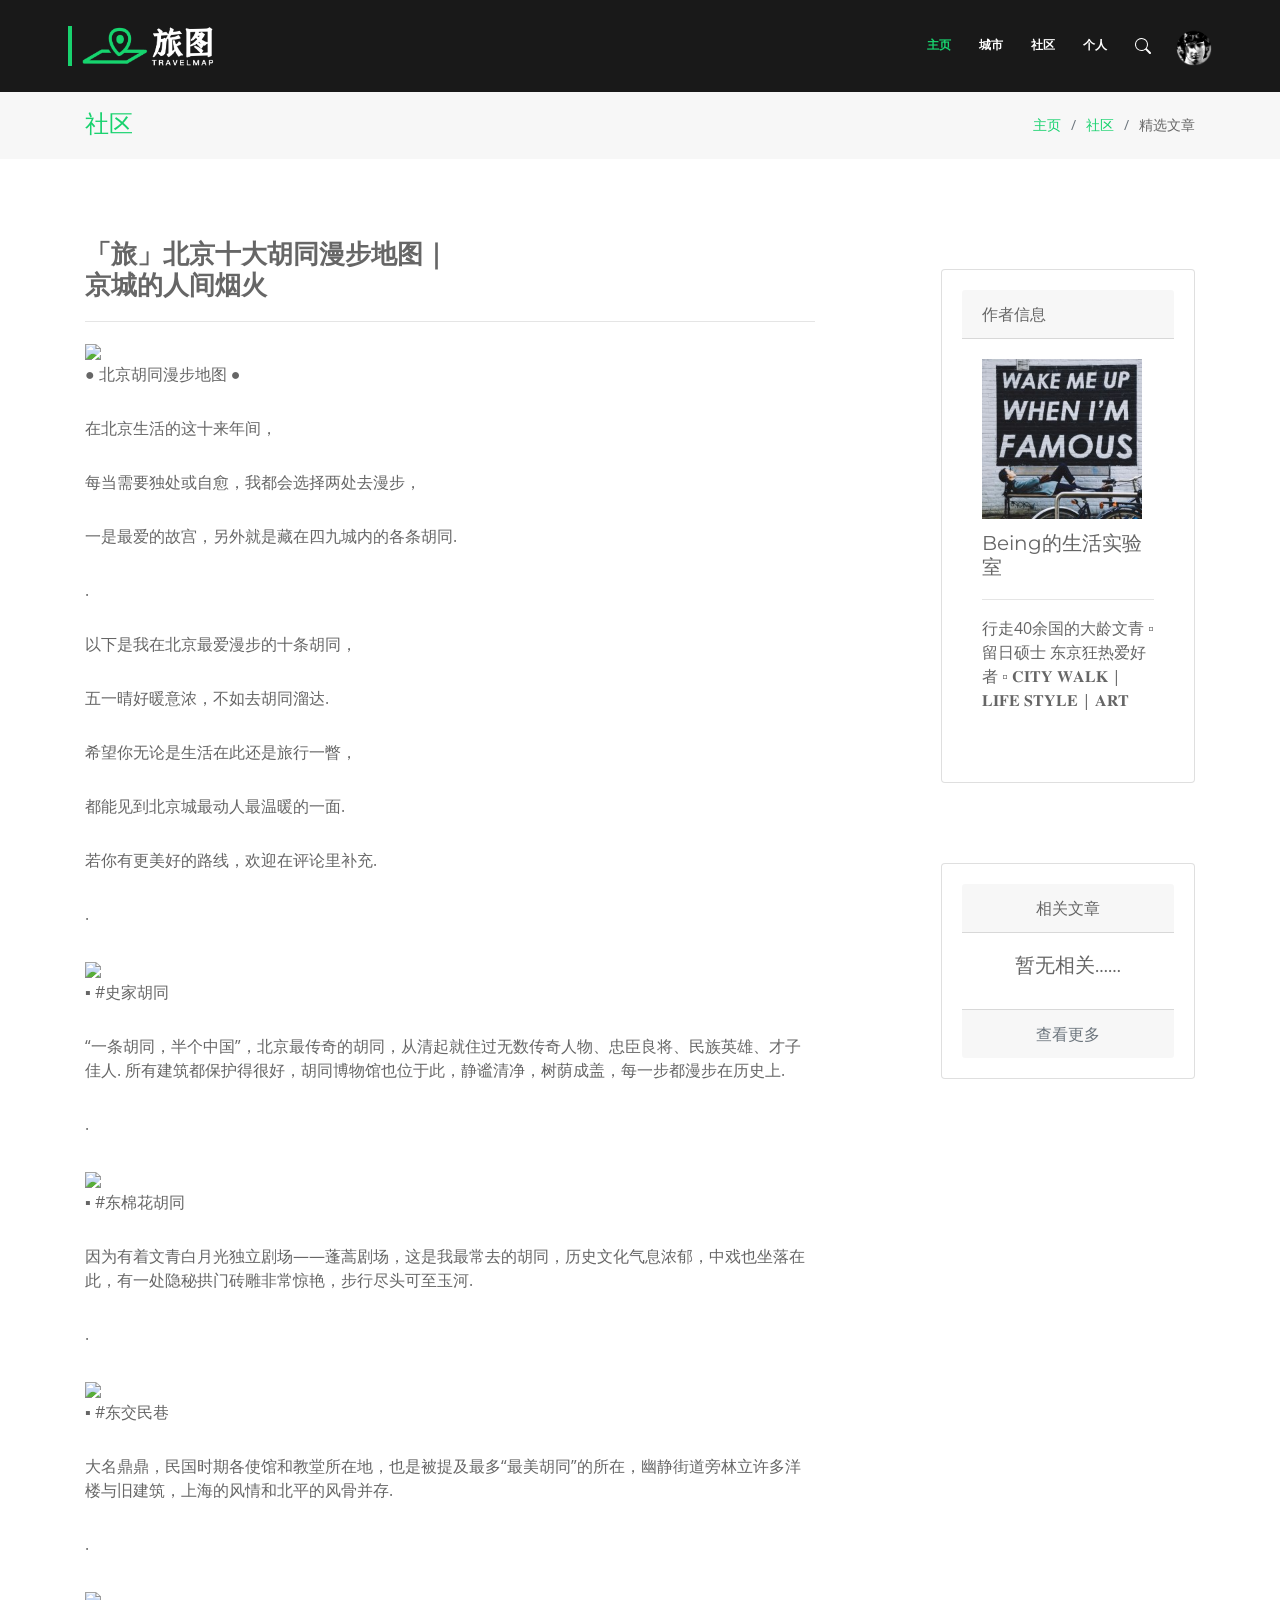
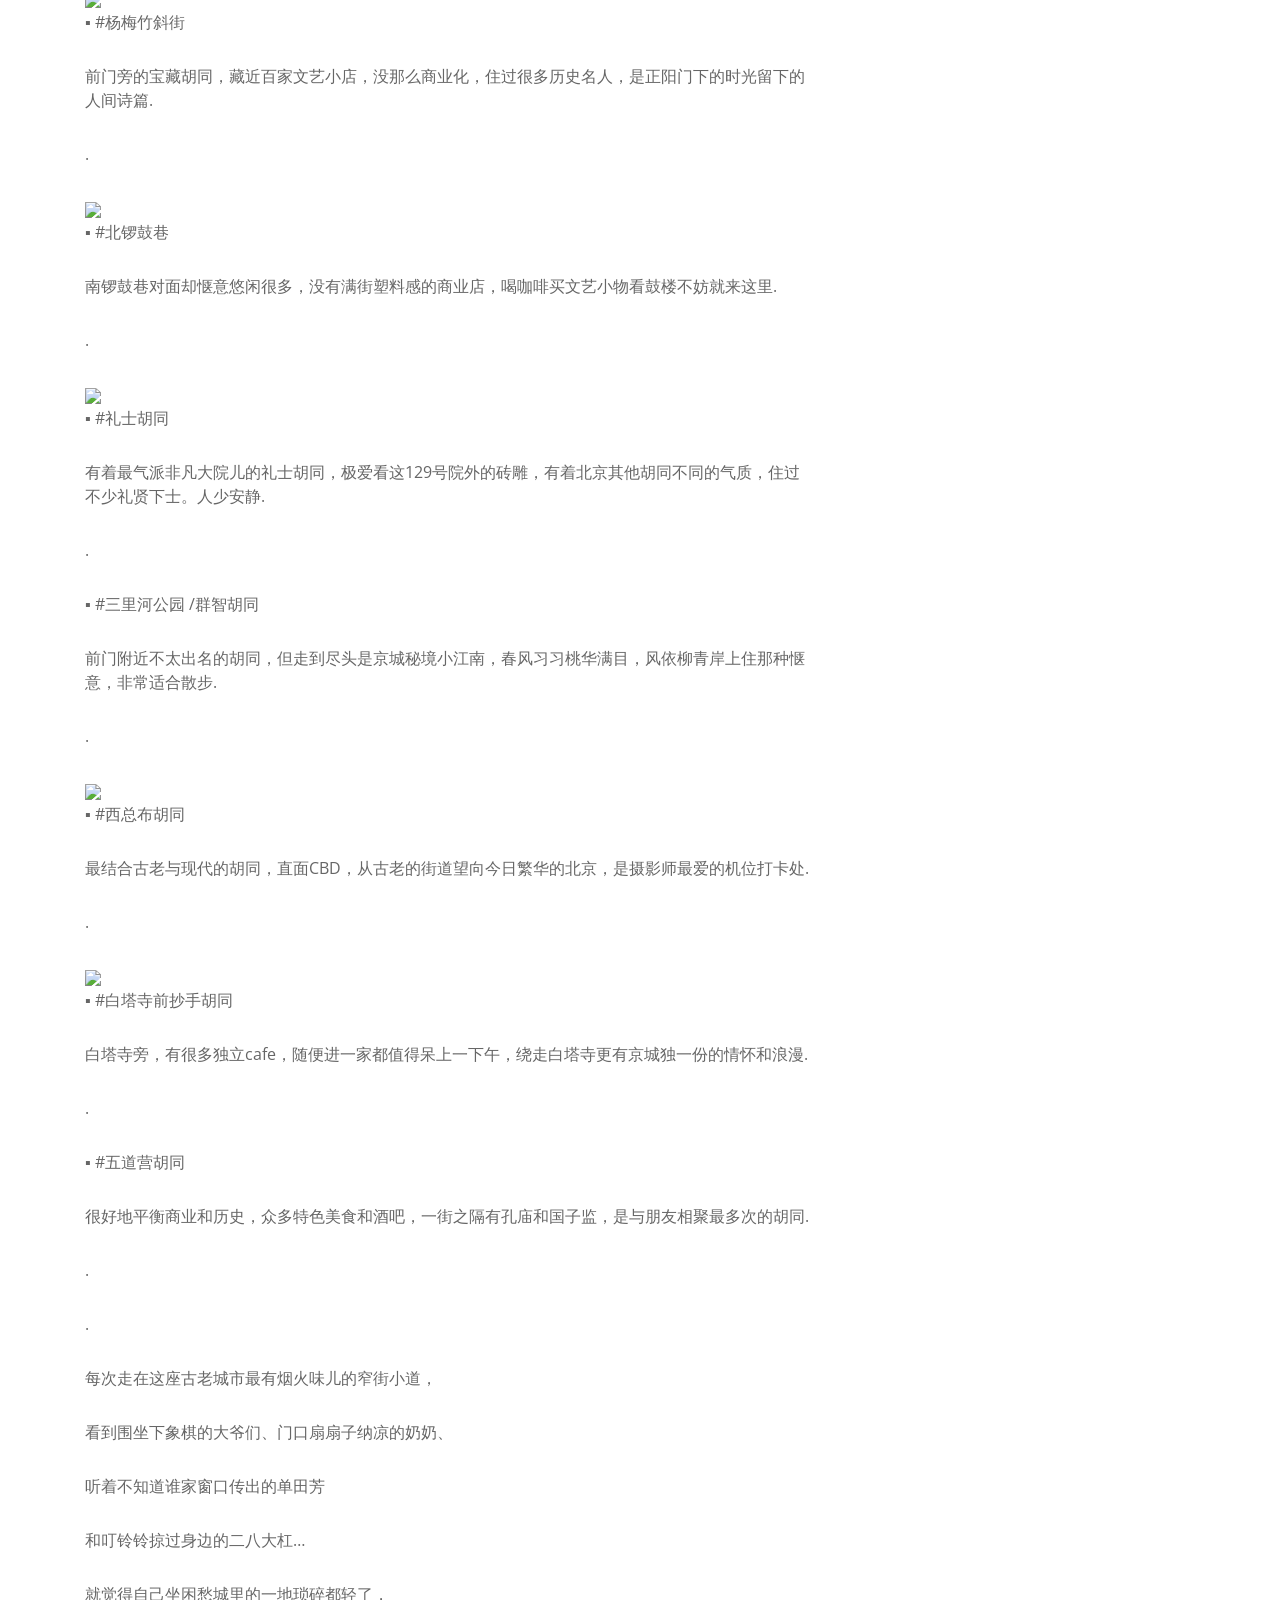
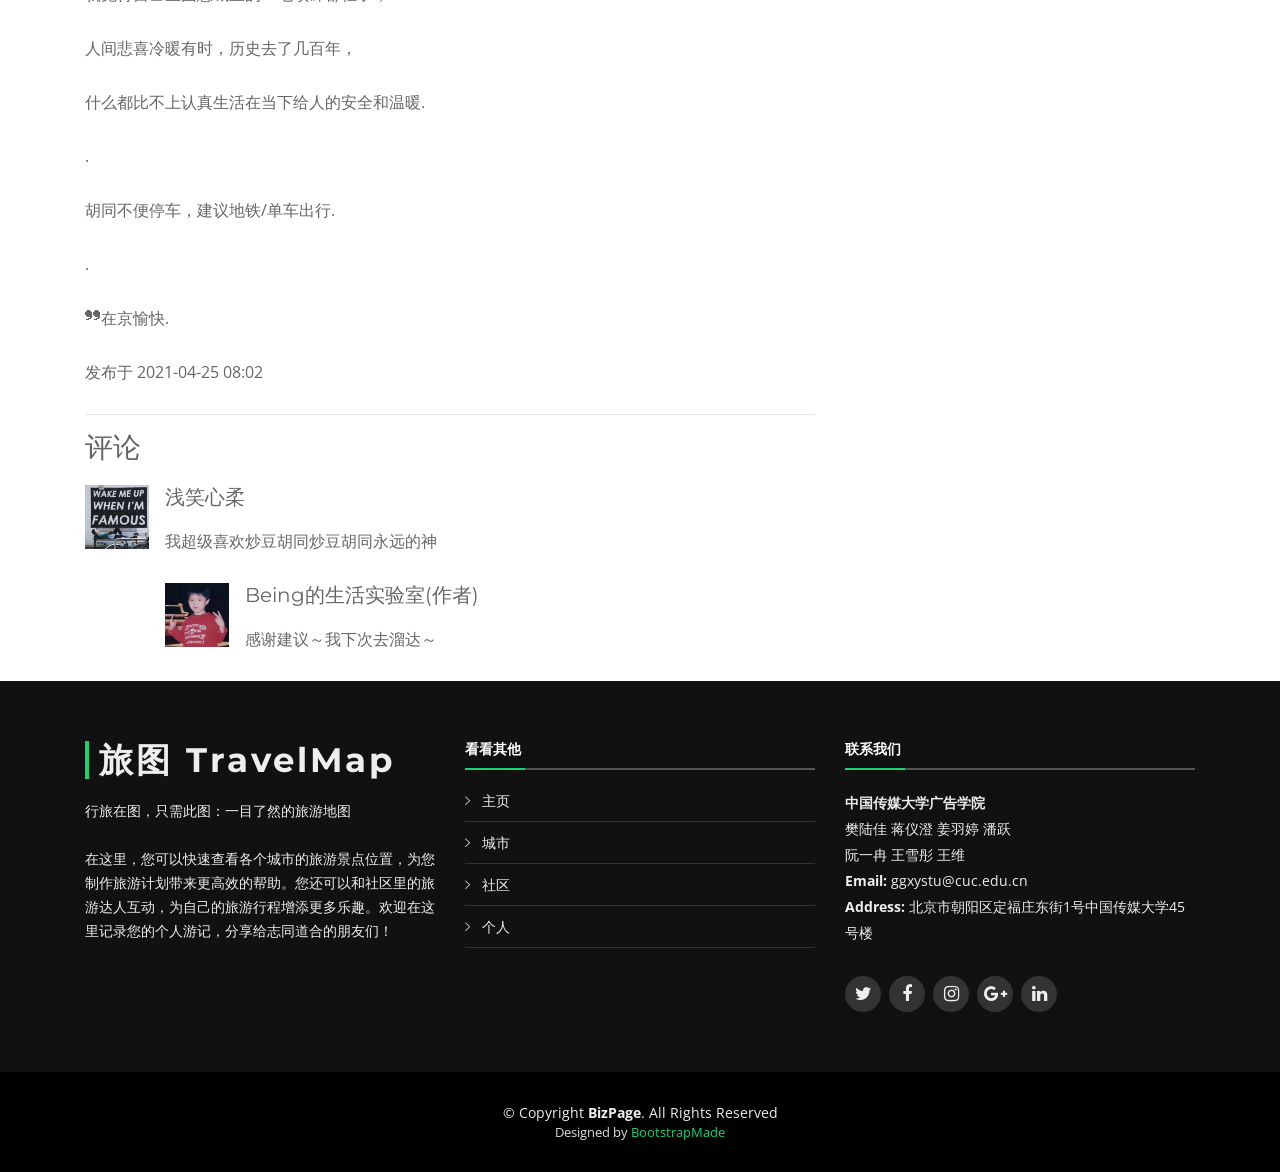
==== finale/index.html @ 81919c02 "finale" ====
<!DOCTYPE html>
<html lang="zh-CN">

<head>
  <meta charset="utf-8">
  <meta content="width=device-width, initial-scale=1.0" name="viewport">

  <title>旅图：一目了然的旅游地图</title>
  <meta content="" name="description">
  <meta content="" name="keywords">

  <!-- Favicons -->
  <link href="assets/img/logo 2.png" rel="icon">
  <link href="assets/img/logo 2.png" rel="apple-touch-icon">

  <!-- Google Fonts -->
  <link href="https://fonts.googleapis.com/css?family=Open+Sans:300,300i,400,400i,700,700i|Montserrat:300,400,500,700" rel="stylesheet">

  <!-- Bootstrap CSS -->
  <link rel="stylesheet" href="https://stackpath.bootstrapcdn.com/bootstrap/4.4.1/css/bootstrap.min.css" integrity="sha384-Vkoo8x4CGsO3+Hhxv8T/Q5PaXtkKtu6ug5TOeNV6gBiFeWPGFN9MuhOf23Q9Ifjh" crossorigin="anonymous">
  <script src="https://code.jquery.com/jquery-3.4.1.slim.min.js" integrity="sha384-J6qa4849blE2+poT4WnyKhv5vZF5SrPo0iEjwBvKU7imGFAV0wwj1yYfoRSJoZ+n" crossorigin="anonymous"></script>
  <script src="https://cdn.jsdelivr.net/npm/popper.js@1.16.0/dist/umd/popper.min.js" integrity="sha384-Q6E9RHvbIyZFJoft+2mJbHaEWldlvI9IOYy5n3zV9zzTtmI3UksdQRVvoxMfooAo" crossorigin="anonymous"></script>
  <script src="https://stackpath.bootstrapcdn.com/bootstrap/4.4.1/js/bootstrap.min.js" integrity="sha384-wfSDF2E50Y2D1uUdj0O3uMBJnjuUD4Ih7YwaYd1iqfktj0Uod8GCExl3Og8ifwB6" crossorigin="anonymous"></script>
  <link href="style.css" rel="stylesheet">

  <!-- Vendor CSS Files -->
  <link href="assets/vendor/bootstrap/css/bootstrap.min.css" rel="stylesheet">
  <link href="assets/vendor/icofont/icofont.min.css" rel="stylesheet">
  <link href="assets/vendor/font-awesome/css/font-awesome.min.css" rel="stylesheet">
  <link href="assets/vendor/ionicons/css/ionicons.min.css" rel="stylesheet">
  <link href="assets/vendor/animate.css/animate.min.css" rel="stylesheet">
  <link href="assets/vendor/venobox/venobox.css" rel="stylesheet">
  <link href="assets/vendor/owl.carousel/assets/owl.carousel.min.css" rel="stylesheet">
  <link href="assets/vendor/aos/aos.css" rel="stylesheet">

  <!-- Template Main CSS File -->
  <link href="assets/css/style.css" rel="stylesheet">

  <!-- =======================================================
  * Template Name: BizPage - v3.2.1
  * Template URL: https://bootstrapmade.com/bizpage-bootstrap-business-template/
  * Author: BootstrapMade.com
  * License: https://bootstrapmade.com/license/
  ======================================================== -->
</head>

<body>

  <!-- ======= Header ======= -->
  <header id="header" class="fixed-top">
    <div class="container-fluid">

      <div class="row justify-content-center">
        <div class="col-xl-11 d-flex align-items-center">
        <!--  <h1 class="logo mr-auto"><a href="index.html">旅图</a></h1> -->
          <!-- Uncomment below if you prefer to use an image logo -->
          <a class="logo mr-auto" href="index.html"><img src="assets/img/logo.png" height="40"alt="" ></a>
          <nav class="nav-menu d-none d-lg-block">
            <ul>
              <li class="active"><a href="index.html">主页</a></li>
              <li><a href="#">城市</a></li>
              <li><a href="#">社区</a></li>
              <li><a href="#">个人</a></li>
              <li><a href="#"><svg xmlns="http://www.w3.org/2000/svg" width="16" height="16" fill="currentColor" class="bi bi-search" viewBox="0 0 16 16" color="white">
                <path d="M11.742 10.344a6.5 6.5 0 1 0-1.397 1.398h-.001c.03.04.062.078.098.115l3.85 3.85a1 1 0 0 0 1.415-1.414l-3.85-3.85a1.007 1.007 0 0 0-.115-.1zM12 6.5a5.5 5.5 0 1 1-11 0 5.5 5.5 0 0 1 11 0z"/>
                </svg></li>
              <li><img src="assets/img/tx2.png" alt="" height="40"></li>
            </ul>
          </nav><!-- .nav-menu -->
        </div>
      </div>

    </div>
  </header><!-- End Header -->
  <main id="main">

    <!-- ======= Breadcrumbs Section ======= -->
    <section class="breadcrumbs">
      <div class="container">

        <div class="d-flex justify-content-between align-items-center">
          <h2>社区</h2>
          <ol>
            <li><a href="index.html">主页</a></li>
            <li><a href="portfolio.html">社区</a></li>
            <li>精选文章</li>
          </ol>
        </div>

      </div>
    </section><!-- Breadcrumbs Section -->

    <!-- ======= Portfolio Details Section ======= -->
    <section class="portfolio-details">
      <div class="container">
        <div class="row">
        <div class="col-xl-8 col-sm-12">
        <div class="portfolio-description">
          <h2>「旅」北京十大胡同漫步地图｜京城的人间烟火</h2>
          <hr>
          <img src="assets/img/articlepics/hutongmap.png">

          <p>● 北京胡同漫步地图 ●</p>

          <p>在北京生活的这十来年间，</p>

          <p>每当需要独处或自愈，我都会选择两处去漫步，</p>

          <p>一是最爱的故宫，另外就是藏在四九城内的各条胡同.</p>

          <p>.</p>

          <p>以下是我在北京最爱漫步的十条胡同，</p>

          <p>五一晴好暖意浓，不如去胡同溜达.</p>

          <p>希望你无论是生活在此还是旅行一瞥，</p>

          <p>都能见到北京城最动人最温暖的一面.</p>

          <p>若你有更美好的路线，欢迎在评论里补充.</p>

          <p>.</p>

          <img src="assets/img/articlepics/shijia.png">

          <p>▪️ #史家胡同</p>

          <p>“一条胡同，半个中国”，北京最传奇的胡同，从清起就住过无数传奇人物、忠臣良将、民族英雄、才子佳人. 所有建筑都保护得很好，胡同博物馆也位于此，静谧清净，树荫成盖，每一步都漫步在历史上.</p>

          <p>.</p>

          <img src="assets/img/articlepics/dongmianhua.png">

          <p>▪️ #东棉花胡同</p>

          <p>因为有着文青白月光独立剧场——蓬蒿剧场，这是我最常去的胡同，历史文化气息浓郁，中戏也坐落在此，有一处隐秘拱门砖雕非常惊艳，步行尽头可至玉河.</p>

          <p>.</p>

          <img src="assets/img/articlepics/dongjiaominxiang.png">

          <p>▪️ #东交民巷</p>

          <p>大名鼎鼎，民国时期各使馆和教堂所在地，也是被提及最多“最美胡同”的所在，幽静街道旁林立许多洋楼与旧建筑，上海的风情和北平的风骨并存.</p>

          <p>.</p>

          <img src="assets/img/articlepics/yangmeizhuxiejie.png">

          <p>▪️ #杨梅竹斜街</p>

          <p>前门旁的宝藏胡同，藏近百家文艺小店，没那么商业化，住过很多历史名人，是正阳门下的时光留下的人间诗篇.</p>

          <p>.</p>

          <img src="assets/img/articlepics/beiluoguxiang.png">

          <p>▪️ #北锣鼓巷</p>

          <p>南锣鼓巷对面却惬意悠闲很多，没有满街塑料感的商业店，喝咖啡买文艺小物看鼓楼不妨就来这里.</p>

          <p>.</p>

          <img src="assets/img/articlepics/lishi.png">

          <p>▪️ #礼士胡同</p>

          <p>有着最气派非凡大院儿的礼士胡同，极爱看这129号院外的砖雕，有着北京其他胡同不同的气质，住过不少礼贤下士。人少安静.</p>

          <p>.</p>

          <p>▪️ #三里河公园 /群智胡同</p>

          <p>前门附近不太出名的胡同，但走到尽头是京城秘境小江南，春风习习桃华满目，风依柳青岸上住那种惬意，非常适合散步.</p>

          <p>.</p>

          <img src="assets/img/articlepics/xizongbu.png">

          <p>▪️ #西总布胡同</p>

          <p>最结合古老与现代的胡同，直面CBD，从古老的街道望向今日繁华的北京，是摄影师最爱的机位打卡处.</p>

          <p>.</p>

          <img src="assets/img/articlepics/chaoshou.png">

          <p>▪️ #白塔寺前抄手胡同</p>

          <p>白塔寺旁，有很多独立cafe，随便进一家都值得呆上一下午，绕走白塔寺更有京城独一份的情怀和浪漫.</p>

          <p>.</p>

          <p>▪️ #五道营胡同</p>

          <p>很好地平衡商业和历史，众多特色美食和酒吧，一街之隔有孔庙和国子监，是与朋友相聚最多次的胡同.</p>

          <p>.</p>

          <p>.</p>

          <p>每次走在这座古老城市最有烟火味儿的窄街小道，</p>

          <p>看到围坐下象棋的大爷们、门口扇扇子纳凉的奶奶、</p>

          <p>听着不知道谁家窗口传出的单田芳</p>

          <p>和叮铃铃掠过身边的二八大杠…</p>

          <p>就觉得自己坐困愁城里的一地琐碎都轻了，</p>

          <p>人间悲喜冷暖有时，历史去了几百年，</p>

          <p>什么都比不上认真生活在当下给人的安全和温暖.</p>

          <p>.</p>

          <p>胡同不便停车，建议地铁/单车出行.</p>

          <p>.</p>

          <p>❞在京愉快.</p>

          <p class="secondary">发布于 2021-04-25 08:02          </p>
        </div><!-- 文章内容 --->
        <hr>
        <h3 class="comments">评论</h3>
        <div class="media">
          <img src="assets/img/articlepics/author1.jpg" class="mr-3" alt="...">
          <div class="media-body">
            <h5 class="mt-0">浅笑心柔</h5>
            <p>我超级喜欢炒豆胡同炒豆胡同永远的神</p>

            <div class="media mt-3">
              <a class="mr-3" href="#">
                <img src="assets/img/articlepics/commenter1.jpg" alt="...">
              </a>
              <div class="media-body">
                <h5 class="mt-0">Being的生活实验室(作者)</h5>
                <p>感谢建议～我下次去溜达～</p>
              </div>
            </div>
          </div>
        </div>
      </div>
      <div class="col-xl-4 col-sm-12">
        <div class="card">
          <div class="card-header">作者信息</div>
          <div class="card-body">
            <h5 href="#" class="card-title"><img src="assets/img/articlepics/author1.jpg"></h5>
            <h5 class="card-text" >Being的生活实验室</h5>
              <hr>
            <p>行走40余国的大龄文青 ▫️ 留日硕士 东京狂热爱好者 ▫️ 𝐂𝐈𝐓𝐘 𝐖𝐀𝐋𝐊 | 𝐋𝐈𝐅𝐄 𝐒𝐓𝐘𝐋𝐄 | 𝐀𝐑𝐓</p>
          </div>
        </div>
        <div class="card text-center">
          <div class="card-header">相关文章</div>
          <div class="card-body">
            <h5 class="card-title">暂无相关……</h5>
          </div>
          <div class="card-footer text-muted">查看更多</div>
        </div>
      </div>
      </div>
    </div>
    </section><!-- End Portfolio Details Section -->

  </main><!-- End #main -->

  <!-- ======= Footer ======= -->
  <footer id="footer">
    <div class="footer-top">
      <div class="container">
        <div class="row">

          <div class="col-lg-4 col-md-12 footer-info">
            <h3>旅图 TravelMap</h3>
            <p>行旅在图，只需此图：一目了然的旅游地图<br><br>
              在这里，您可以快速查看各个城市的旅游景点位置，为您制作旅游计划带来更高效的帮助。您还可以和社区里的旅游达人互动，为自己的旅游行程增添更多乐趣。欢迎在这里记录您的个人游记，分享给志同道合的朋友们！
            </p>
          </div>

          <div class="col-lg-4 col-md-12 footer-links">
            <h4>看看其他</h4>
            <ul>
              <li><i class="ion-ios-arrow-right"></i> <a href="#">主页</a></li>
              <li><i class="ion-ios-arrow-right"></i> <a href="#">城市</a></li>
              <li><i class="ion-ios-arrow-right"></i> <a href="#">社区</a></li>
              <li><i class="ion-ios-arrow-right"></i> <a href="#">个人</a></li>
            </ul>
          </div>

          <div class="col-lg-4 col-md-12 footer-contact">
            <h4>联系我们</h4>
            <p>
              <strong>中国传媒大学广告学院</strong> <br>
               樊陆佳  蒋仪澄  姜羽婷  潘跃<br>
               阮一冉  王雪彤  王维<br>
              <strong>Email:</strong> ggxystu@cuc.edu.cn<br>
              <strong>Address:</strong> 北京市朝阳区定福庄东街1号中国传媒大学45号楼<br>
            </p>

            <div class="social-links">
              <a href="#" class="twitter"><i class="fa fa-twitter"></i></a>
              <a href="#" class="facebook"><i class="fa fa-facebook"></i></a>
              <a href="#" class="instagram"><i class="fa fa-instagram"></i></a>
              <a href="#" class="google-plus"><i class="fa fa-google-plus"></i></a>
              <a href="#" class="linkedin"><i class="fa fa-linkedin"></i></a>
            </div>

          </div>

        </div>
      </div>
    </div>

    <div class="container">
      <div class="copyright">
        &copy; Copyright <strong>BizPage</strong>. All Rights Reserved
      </div>
      <div class="credits">
        <!--
        All the links in the footer should remain intact.
        You can delete the links only if you purchased the pro version.
        Licensing information: https://bootstrapmade.com/license/
        Purchase the pro version with working PHP/AJAX contact form: https://bootstrapmade.com/buy/?theme=BizPage
      -->
        Designed by <a href="https://bootstrapmade.com/">BootstrapMade</a>
      </div>
    </div>
  </footer><!-- End Footer -->

  <a href="#" class="back-to-top"><i class="fa fa-chevron-up"></i></a>
  <!-- Uncomment below i you want to use a preloader -->
  <!-- <div id="preloader"></div> -->

  <!-- Vendor JS Files -->
  <script src="assets/vendor/jquery/jquery.min.js"></script>
  <script src="assets/vendor/bootstrap/js/bootstrap.bundle.min.js"></script>
  <script src="assets/vendor/jquery.easing/jquery.easing.min.js"></script>
  <script src="assets/vendor/php-email-form/validate.js"></script>
  <script src="assets/vendor/waypoints/jquery.waypoints.min.js"></script>
  <script src="assets/vendor/counterup/counterup.min.js"></script>
  <script src="assets/vendor/isotope-layout/isotope.pkgd.min.js"></script>
  <script src="assets/vendor/venobox/venobox.min.js"></script>
  <script src="assets/vendor/owl.carousel/owl.carousel.min.js"></script>
  <script src="assets/vendor/aos/aos.js"></script>

  <!-- Template Main JS File -->
  <script src="assets/js/main.js"></script>

</body>

</html>
---- finale/assets/css/style.css ----
/**
* Template Name: BizPage - v3.2.1
* Template URL: https://bootstrapmade.com/bizpage-bootstrap-business-template/
* Author: BootstrapMade.com
* License: https://bootstrapmade.com/license/
*/

/*--------------------------------------------------------------
# General
--------------------------------------------------------------*/
body {
  background: #fff;
  color: #666666;
  font-family: "Open Sans", sans-serif;
}

a {
  color: #18d26e;
  transition: 0.5s;
}

a:hover, a:active, a:focus {
  color: #18d36e;
  outline: none;
  text-decoration: none;
}

p {
  padding: 0;
  margin: 0 0 30px 0;
}

h1, h2, h3, h4, h5, h6 {
  font-family: "Montserrat", sans-serif;
  font-weight: 400;
  margin: 0 0 20px 0;
  padding: 0;
}

/* Back to top button */
.back-to-top {
  position: fixed;
  display: none;
  background: #18d26e;
  color: #fff;
  width: 44px;
  height: 44px;
  text-align: center;
  line-height: 1;
  font-size: 16px;
  border-radius: 50%;
  right: 15px;
  bottom: 15px;
  transition: background 0.5s;
  z-index: 11;
}

.back-to-top i {
  padding-top: 12px;
  color: #fff;
}

@media (max-width: 768px) {
  .back-to-top {
    bottom: 15px;
  }
}

/* Prelaoder */
#preloader {
  position: fixed;
  top: 0;
  left: 0;
  right: 0;
  bottom: 0;
  z-index: 9999;
  overflow: hidden;
  background: #fff;
}

#preloader:before {
  content: "";
  position: fixed;
  top: calc(50% - 30px);
  left: calc(50% - 30px);
  border: 6px solid #f2f2f2;
  border-top: 6px solid #18d26e;
  border-radius: 50%;
  width: 60px;
  height: 60px;
  -webkit-animation: animate-preloader 1s linear infinite;
  animation: animate-preloader 1s linear infinite;
}

@-webkit-keyframes animate-preloader {
  0% {
    transform: rotate(0deg);
  }
  100% {
    transform: rotate(360deg);
  }
}

@keyframes animate-preloader {
  0% {
    transform: rotate(0deg);
  }
  100% {
    transform: rotate(360deg);
  }
}

/*--------------------------------------------------------------
# Header
--------------------------------------------------------------*/
#header {
  transition: all 0.5s;
  z-index: 997;
  padding: 26px 0;
  background: rgba(0, 0, 0, 0.9);
}

#header.header-transparent {
  background: transparent;
}

#header.header-scrolled {
  background: rgba(0, 0, 0, 0.9);
  padding: 18px 0;
}

#header .logo {
  font-size: 34px;
  margin: 0;
  padding: 0;
  line-height: 1;
  font-family: "Montserrat", sans-serif;
  font-weight: 700;
  letter-spacing: 3px;
  padding-left: 10px;
  border-left: 4px solid #18d26e;
}

#header .logo a {
  color: #fff;
}

#header .logo img {
  max-height: 40px;
}

@media (max-width: 992px) {
  #header .logo {
    font-size: 28px;
  }
}

/*--------------------------------------------------------------
# Navigation Menu
--------------------------------------------------------------*/
/* Desktop Navigation */
.nav-menu ul {
  margin: 0;
  padding: 0;
  list-style: none;
}

.nav-menu > ul {
  display: flex;
}

.nav-menu > ul > li {
  position: relative;
  white-space: nowrap;
  padding: 10px 0 10px 28px;
}

.nav-menu a {
  display: block;
  position: relative;
  color: #fff;
  transition: 0.3s;
  font-size: 12px;
  font-family: "Montserrat", sans-serif;
  text-transform: uppercase;
  font-weight: 600;
}

.nav-menu a:hover, .nav-menu .active > a, .nav-menu li:hover > a {
  color: #18d26e;
}

@media (max-width: 1366px) {
  .nav-menu .drop-down .drop-down ul {
    left: -90%;
  }
  .nav-menu .drop-down .drop-down:hover > ul {
    left: -100%;
  }
  .nav-menu .drop-down .drop-down > a:after {
    content: "\ea9d";
  }
}

/* Mobile Navigation */
.mobile-nav-toggle {
  position: fixed;
  right: 15px;
  top: 15px;
  z-index: 9998;
  border: 0;
  background: none;
  font-size: 24px;
  transition: all 0.4s;
  outline: none !important;
  line-height: 1;
  cursor: pointer;
  text-align: right;
}

.mobile-nav-toggle i {
  color: #fff;
}

.mobile-nav {
  position: fixed;
  top: 55px;
  right: 15px;
  bottom: 15px;
  left: 15px;
  z-index: 9999;
  overflow-y: auto;
  background: #fff;
  transition: ease-in-out 0.2s;
  opacity: 0;
  visibility: hidden;
  border-radius: 10px;
  padding: 10px 0;
}

.mobile-nav * {
  margin: 0;
  padding: 0;
  list-style: none;
}

.mobile-nav a {
  display: block;
  position: relative;
  color: #333333;
  padding: 10px 20px;
  font-weight: 500;
  outline: none;
}

.mobile-nav a:hover, .mobile-nav .active > a, .mobile-nav li:hover > a {
  color: #18d26e;
  text-decoration: none;
}

.mobile-nav .drop-down > a:after {
  content: "\ea99";
  font-family: IcoFont;
  padding-left: 10px;
  position: absolute;
  right: 15px;
}

.mobile-nav .active.drop-down > a:after {
  content: "\eaa1";
}

.mobile-nav .drop-down > a {
  padding-right: 35px;
}

.mobile-nav .drop-down ul {
  display: none;
  overflow: hidden;
}

.mobile-nav .drop-down li {
  padding-left: 20px;
}

.mobile-nav-overly {
  width: 100%;
  height: 100%;
  z-index: 9997;
  top: 0;
  left: 0;
  position: fixed;
  background: rgba(26, 26, 26, 0.6);
  overflow: hidden;
  display: none;
  transition: ease-in-out 0.2s;
}

.mobile-nav-active {
  overflow: hidden;
}

.mobile-nav-active .mobile-nav {
  opacity: 1;
  visibility: visible;
}

.mobile-nav-active .mobile-nav-toggle i {
  color: #fff;
}

/*--------------------------------------------------------------
# Intro Section
--------------------------------------------------------------*/
#intro {
  width: 100%;
  height: 100vh;
  background: #000;
  overflow: hidden;
  position: relative;
}

@media (max-height: 500px) {
  #intro {
    height: 150vh;
  }
}

#intro .carousel, #intro .carousel-inner, #intro .carousel-item, #intro .carousel-item::before {
  position: absolute;
  top: 0;
  right: 0;
  left: 0;
  bottom: 0;
}

#intro .carousel-item {
  background-size: cover;
  background-position: center;
  background-repeat: no-repeat;
}

#intro .carousel-item::before {
  content: '';
  background-color: rgba(0, 0, 0, 0.7);
}

#intro .carousel-container {
  display: flex;
  justify-content: center;
  align-items: center;
  position: absolute;
  bottom: 0;
  top: 70px;
  left: 50px;
  right: 50px;
}

#intro .container {
  text-align: center;
}

#intro h2 {
  color: #fff;
  margin-bottom: 30px;
  font-size: 48px;
  font-weight: 700;
}

@media (max-width: 768px) {
  #intro h2 {
    font-size: 28px;
  }
}

#intro p {
  width: 80%;
  margin: 0 auto 30px auto;
  color: #fff;
}

@media (min-width: 1024px) {
  #intro p {
    width: 60%;
  }
}

#intro .carousel-fade {
  overflow: hidden;
}

#intro .carousel-fade .carousel-inner .carousel-item {
  transition-property: opacity;
}

#intro .carousel-fade .carousel-inner .carousel-item,
#intro .carousel-fade .carousel-inner .active.carousel-item-left,
#intro .carousel-fade .carousel-inner .active.carousel-item-right {
  opacity: 0;
}

#intro .carousel-fade .carousel-inner .active,
#intro .carousel-fade .carousel-inner .carousel-item-next.carousel-item-left,
#intro .carousel-fade .carousel-inner .carousel-item-prev.carousel-item-right {
  opacity: 1;
  transition: 0.5s;
}

#intro .carousel-fade .carousel-inner .carousel-item-next,
#intro .carousel-fade .carousel-inner .carousel-item-prev,
#intro .carousel-fade .carousel-inner .active.carousel-item-left,
#intro .carousel-fade .carousel-inner .active.carousel-item-right {
  left: 0;
  transform: translate3d(0, 0, 0);
}

#intro .carousel-control-prev, #intro .carousel-control-next {
  width: 10%;
}

@media (min-width: 1024px) {
  #intro .carousel-control-prev, #intro .carousel-control-next {
    width: 5%;
  }
}

#intro .carousel-control-next-icon, #intro .carousel-control-prev-icon {
  background: none;
  font-size: 32px;
  line-height: 1;
}

#intro .carousel-indicators li {
  cursor: pointer;
}

#intro .btn-get-started {
  font-family: "Montserrat", sans-serif;
  font-weight: 500;
  font-size: 16px;
  letter-spacing: 1px;
  display: inline-block;
  padding: 8px 32px;
  border-radius: 50px;
  transition: 0.5s;
  margin: 10px;
  color: #fff;
  background: #18d26e;
}

#intro .btn-get-started:hover {
  background: #fff;
  color: #18d26e;
}

/*--------------------------------------------------------------
# Sections
--------------------------------------------------------------*/
section {
  overflow: hidden;
}

/* Sections Header
--------------------------------*/
.section-header h3 {
  font-size: 32px;
  color: #111;
  text-transform: uppercase;
  text-align: center;
  font-weight: 700;
  position: relative;
  padding-bottom: 15px;
}

.section-header h3::before {
  content: '';
  position: absolute;
  display: block;
  width: 120px;
  height: 1px;
  background: #ddd;
  bottom: 1px;
  left: calc(50% - 60px);
}

.section-header h3::after {
  content: '';
  position: absolute;
  display: block;
  width: 40px;
  height: 3px;
  background: #18d26e;
  bottom: 0;
  left: calc(50% - 20px);
}

.section-header p {
  text-align: center;
  padding-bottom: 30px;
  color: #333;
}

/* Section with background
--------------------------------*/
.section-bg {
  background: #f7f7f7;
}

/*--------------------------------------------------------------
# Breadcrumbs
--------------------------------------------------------------*/
.breadcrumbs {
  padding: 20px 0;
  background-color: #f7f7f7;
  min-height: 40px;
  margin-top: 90px;
}

@media (max-width: 992px) {
  .breadcrumbs {
    margin-top: 80px;
  }
}

.breadcrumbs h2 {
  font-size: 24px;
  margin-bottom: 0;
  font-weight: 400;
}

.breadcrumbs ol {
  display: flex;
  flex-wrap: wrap;
  list-style: none;
  padding: 0;
  margin: 0;
  font-size: 14px;
}

.breadcrumbs ol li + li {
  padding-left: 10px;
}

.breadcrumbs ol li + li::before {
  display: inline-block;
  padding-right: 10px;
  color: #6c757d;
  content: "/";
}

@media (max-width: 768px) {
  .breadcrumbs .d-flex {
    display: block !important;
  }
  .breadcrumbs ol {
    display: block;
  }
  .breadcrumbs ol li {
    display: inline-block;
  }
}

/* Featured Services Section
--------------------------------*/
#featured-services {
  background: #000;
}

#featured-services .box {
  padding: 30px 20px;
}

#featured-services .box-bg {
  background-image: linear-gradient(0deg, #000000 0%, #242323 50%, #000000 100%);
}

#featured-services i {
  color: #18d26e;
  font-size: 48px;
  display: inline-block;
  line-height: 1;
}

#featured-services h4 {
  font-weight: 400;
  margin: 15px 0;
  font-size: 18px;
}

#featured-services h4 a {
  color: #fff;
}

#featured-services h4 a:hover {
  color: #18d26e;
}

#featured-services p {
  font-size: 14px;
  line-height: 24px;
  color: #fff;
  margin-bottom: 0;
}

/* About Us Section
--------------------------------*/
#about {
  background: url("../img/about-bg.jpg") center top no-repeat fixed;
  background-size: cover;
  padding: 60px 0 40px 0;
  position: relative;
}

#about::before {
  content: '';
  position: absolute;
  left: 0;
  right: 0;
  top: 0;
  bottom: 0;
  background: rgba(255, 255, 255, 0.92);
  z-index: 9;
}

#about .container {
  position: relative;
  z-index: 10;
}

#about .about-col {
  background: #fff;
  border-radius: 0 0 4px 4px;
  box-shadow: 0px 2px 12px rgba(0, 0, 0, 0.08);
  margin-bottom: 20px;
}

#about .about-col .img {
  position: relative;
}

#about .about-col .img img {
  border-radius: 4px 4px 0 0;
}

#about .about-col .icon {
  width: 64px;
  height: 64px;
  padding-top: 8px;
  text-align: center;
  position: absolute;
  background-color: #18d26e;
  border-radius: 50%;
  text-align: center;
  border: 4px solid #fff;
  left: calc( 50% - 32px);
  bottom: -30px;
  transition: 0.3s;
}

#about .about-col i {
  font-size: 36px;
  line-height: 1;
  color: #fff;
  transition: 0.3s;
}

#about .about-col:hover .icon {
  background-color: #fff;
}

#about .about-col:hover i {
  color: #18d26e;
}

#about .about-col h2 {
  color: #000;
  text-align: center;
  font-weight: 700;
  font-size: 20px;
  padding: 0;
  margin: 40px 0 12px 0;
}

#about .about-col h2 a {
  color: #000;
}

#about .about-col h2 a:hover {
  color: #18d26e;
}

#about .about-col p {
  font-size: 14px;
  line-height: 24px;
  color: #333;
  margin-bottom: 0;
  padding: 0 20px 20px 20px;
}

/* Services Section
--------------------------------*/
#services {
  background: #fff;
  background-size: cover;
  padding: 60px 0 40px 0;
}

#services .box {
  margin-bottom: 30px;
}

#services .icon {
  float: left;
}

#services .icon i {
  color: #18d26e;
  font-size: 36px;
  line-height: 1;
  transition: 0.5s;
}

#services .title {
  margin-left: 60px;
  font-weight: 700;
  margin-bottom: 15px;
  font-size: 18px;
}

#services .title a {
  color: #111;
}

#services .box:hover .title a {
  color: #18d26e;
}

#services .description {
  font-size: 14px;
  margin-left: 60px;
  line-height: 24px;
  margin-bottom: 0;
}

/* Call To Action Section
--------------------------------*/
#call-to-action {
  background: linear-gradient(rgba(0, 142, 99, 0.1), rgba(0, 0, 0, 0.1)), url(../img/call-to-action-bg.jpg) fixed center center;
  background-size: cover;
  padding: 60px 0;
}

#call-to-action h3 {
  color: #fff;
  font-size: 28px;
  font-weight: 700;
}

#call-to-action p {
  color: #fff;
}

#call-to-action .cta-btn {
  font-family: "Montserrat", sans-serif;
  text-transform: uppercase;
  font-weight: 500;
  font-size: 16px;
  letter-spacing: 1px;
  display: inline-block;
  padding: 8px 28px;
  border-radius: 25px;
  transition: 0.5s;
  margin-top: 10px;
  border: 2px solid #fff;
  color: #fff;
}

#call-to-action .cta-btn:hover {
  background: #18d26e;
  border: 2px solid #18d26e;
}

/* Call To Action Section
--------------------------------*/
#skills {
  padding: 60px 0;
}

#skills .progress {
  height: 35px;
  margin-bottom: 10px;
}

#skills .progress .skill {
  font-family: "Open Sans", sans-serif;
  line-height: 35px;
  padding: 0;
  margin: 0 0 0 20px;
  text-transform: uppercase;
}

#skills .progress .skill .val {
  float: right;
  font-style: normal;
  margin: 0 20px 0 0;
}

#skills .progress-bar {
  width: 1px;
  text-align: left;
  transition: .9s;
}

/* Facts Section
--------------------------------*/
#facts {
  background: url("../img/facts-bg.jpg") center top no-repeat fixed;
  background-size: cover;
  padding: 60px 0 0 0;
  position: relative;
}

#facts::before {
  content: '';
  position: absolute;
  left: 0;
  right: 0;
  top: 0;
  bottom: 0;
  background: rgba(255, 255, 255, 0.88);
  z-index: 9;
}

#facts .container {
  position: relative;
  z-index: 10;
}

#facts .counters span {
  font-family: "Montserrat", sans-serif;
  font-weight: bold;
  font-size: 48px;
  display: block;
  color: #18d26e;
}

#facts .counters p {
  padding: 0;
  margin: 0 0 20px 0;
  font-family: "Montserrat", sans-serif;
  font-size: 14px;
  color: #111;
}

#facts .facts-img {
  text-align: center;
  padding-top: 30px;
}

/* Portfolio Section
--------------------------------*/
#portfolio {
  padding: 60px 0;
}

#portfolio #portfolio-flters {
  padding: 0;
  margin: 5px 0 35px 0;
  list-style: none;
  text-align: center;
}

#portfolio #portfolio-flters li {
  cursor: pointer;
  margin: 15px 15px 15px 0;
  display: inline-block;
  padding: 10px 20px;
  font-size: 12px;
  line-height: 20px;
  color: #666666;
  border-radius: 4px;
  text-transform: uppercase;
  background: #fff;
  margin-bottom: 5px;
  transition: all 0.3s ease-in-out;
}

#portfolio #portfolio-flters li:hover, #portfolio #portfolio-flters li.filter-active {
  background: #18d26e;
  color: #fff;
}

#portfolio #portfolio-flters li:last-child {
  margin-right: 0;
}

#portfolio .portfolio-wrap {
  box-shadow: 0px 2px 12px rgba(0, 0, 0, 0.08);
  transition: 0.3s;
}

#portfolio .portfolio-wrap:hover {
  box-shadow: 0px 4px 14px rgba(0, 0, 0, 0.16);
}

#portfolio .portfolio-item {
  position: relative;
  height: 360px;
  overflow: hidden;
}

#portfolio .portfolio-item figure {
  background: #000;
  overflow: hidden;
  height: 240px;
  position: relative;
  border-radius: 4px 4px 0 0;
  margin: 0;
}

#portfolio .portfolio-item figure:hover img {
  opacity: 0.4;
  transition: 0.3s;
}

#portfolio .portfolio-item figure .link-preview, #portfolio .portfolio-item figure .link-details {
  position: absolute;
  display: inline-block;
  opacity: 0;
  line-height: 1;
  text-align: center;
  width: 36px;
  height: 36px;
  background: #fff;
  border-radius: 50%;
  transition: 0.2s linear;
}

#portfolio .portfolio-item figure .link-preview i, #portfolio .portfolio-item figure .link-details i {
  padding-top: 6px;
  font-size: 22px;
  color: #333;
}

#portfolio .portfolio-item figure .link-preview:hover, #portfolio .portfolio-item figure .link-details:hover {
  background: #18d26e;
}

#portfolio .portfolio-item figure .link-preview:hover i, #portfolio .portfolio-item figure .link-details:hover i {
  color: #fff;
}

#portfolio .portfolio-item figure .link-preview {
  left: calc(50% - 38px);
  top: calc(50% - 18px);
}

#portfolio .portfolio-item figure .link-details {
  right: calc(50% - 38px);
  top: calc(50% - 18px);
}

#portfolio .portfolio-item figure:hover .link-preview {
  opacity: 1;
  left: calc(50% - 44px);
}

#portfolio .portfolio-item figure:hover .link-details {
  opacity: 1;
  right: calc(50% - 44px);
}

#portfolio .portfolio-item .portfolio-info {
  background: #fff;
  text-align: center;
  padding: 30px;
  height: 90px;
  border-radius: 0 0 3px 3px;
}

#portfolio .portfolio-item .portfolio-info h4 {
  font-size: 18px;
  line-height: 1px;
  font-weight: 700;
  margin-bottom: 18px;
  padding-bottom: 0;
}

#portfolio .portfolio-item .portfolio-info h4 a {
  color: #333;
}

#portfolio .portfolio-item .portfolio-info h4 a:hover {
  color: #18d26e;
}

#portfolio .portfolio-item .portfolio-info p {
  padding: 0;
  margin: 0;
  color: #b8b8b8;
  font-weight: 500;
  font-size: 14px;
  text-transform: uppercase;
}

/* Portfolio Details
--------------------------------*/
.portfolio-details {
  padding-top: 30px;
}

.portfolio-details .portfolio-details-container {
  position: relative;
}

.portfolio-details .portfolio-info {
  padding: 30px;
  position: absolute;
  right: 0;
  bottom: -70px;
  background: #fff;
  box-shadow: 0px 2px 15px rgba(0, 0, 0, 0.1);
  z-index: 2;
}

.portfolio-details .portfolio-info h3 {
  font-size: 22px;
  font-weight: 700;
  margin-bottom: 20px;
  padding-bottom: 20px;
  border-bottom: 1px solid #eee;
}

.portfolio-details .portfolio-info ul {
  list-style: none;
  padding: 0;
  font-size: 15px;
}

.portfolio-details .portfolio-info ul li + li {
  margin-top: 10px;
}

.portfolio-details .portfolio-description {
  padding-top: 50px;
}

.portfolio-details .portfolio-description h2 {
  width: 50%;
  font-size: 26px;
  font-weight: 700;
  margin-bottom: 20px;
}

.portfolio-details .portfolio-description p {
  padding: 0 0 0 0;
}

.portfolio-details .comments h3 {
  font-size: 34px;
  margin: 0 0 20px 0;
  padding: 2px 0 2px 10px;
  line-height: 1;
  font-family: "Montserrat", sans-serif;
  font-weight: 700;
  letter-spacing: 3px;
  border-left: 4px solid #18d26e;
}

.portfolio-details .media img{
  width:64px;
  height:64px;
}

.portfolio-details .card img{
  width:160px;
  height:160px;
}

.portfolio-details .card {
  margin-top: 5rem;
  margin-left:6rem;
  padding:20px;

}
@media (max-width: 768px) {
  .portfolio-details .portfolio-description h2 {
    width: 100%;
  }
  .portfolio-details .portfolio-info {
    position: static;
    margin-top: 30px;
  }
}

/* Clients Section
--------------------------------*/
#clients {
  padding: 60px 0;
}

#clients img {
  max-width: 100%;
  opacity: 0.5;
  transition: 0.3s;
  padding: 15px 0;
}

#clients img:hover {
  opacity: 1;
}

#clients .owl-nav, #clients .owl-dots {
  margin-top: 5px;
  text-align: center;
}

#clients .owl-dot {
  display: inline-block;
  margin: 0 5px;
  width: 12px;
  height: 12px;
  border-radius: 50%;
  background-color: #ddd;
}

#clients .owl-dot.active {
  background-color: #18d26e;
}

/* Testimonials Section
--------------------------------*/
#testimonials {
  padding: 60px 0;
}

#testimonials .section-header {
  margin-bottom: 40px;
}

#testimonials .testimonial-item {
  text-align: center;
}

#testimonials .testimonial-item .testimonial-img {
  width: 120px;
  border-radius: 50%;
  border: 4px solid #fff;
  margin: 0 auto;
}

#testimonials .testimonial-item h3 {
  font-size: 20px;
  font-weight: bold;
  margin: 10px 0 5px 0;
  color: #111;
}

#testimonials .testimonial-item h4 {
  font-size: 14px;
  color: #999;
  margin: 0 0 15px 0;
}

#testimonials .testimonial-item .quote-sign-left {
  margin-top: -15px;
  padding-right: 10px;
  display: inline-block;
  width: 37px;
}

#testimonials .testimonial-item .quote-sign-right {
  margin-bottom: -15px;
  padding-left: 10px;
  display: inline-block;
  max-width: 100%;
  width: 37px;
}

#testimonials .testimonial-item p {
  font-style: italic;
  margin: 0 auto 15px auto;
}

@media (min-width: 992px) {
  #testimonials .testimonial-item p {
    width: 80%;
  }
}

#testimonials .owl-nav, #testimonials .owl-dots {
  margin-top: 5px;
  text-align: center;
}

#testimonials .owl-dot {
  display: inline-block;
  margin: 0 5px;
  width: 12px;
  height: 12px;
  border-radius: 50%;
  background-color: #ddd;
}

#testimonials .owl-dot.active {
  background-color: #18d26e;
}

/* Team Section
--------------------------------*/
#team {
  background: #fff;
  padding: 60px 0;
}

#team .member {
  text-align: center;
  margin-bottom: 20px;
  background: #000;
  position: relative;
}

#team .member .member-info {
  opacity: 0;
  display: flex;
  justify-content: center;
  align-items: center;
  position: absolute;
  bottom: 0;
  top: 0;
  left: 0;
  right: 0;
  transition: 0.2s;
}

#team .member .member-info-content {
  margin-top: -50px;
  transition: margin 0.2s;
}

#team .member:hover .member-info {
  background: rgba(0, 0, 0, 0.7);
  opacity: 1;
  transition: 0.4s;
}

#team .member:hover .member-info-content {
  margin-top: 0;
  transition: margin 0.4s;
}

#team .member h4 {
  font-weight: 700;
  margin-bottom: 2px;
  font-size: 18px;
  color: #fff;
}

#team .member span {
  font-style: italic;
  display: block;
  font-size: 13px;
  color: #fff;
}

#team .member .social {
  margin-top: 15px;
}

#team .member .social a {
  transition: none;
  color: #fff;
}

#team .member .social a:hover {
  color: #18d26e;
}

#team .member .social i {
  font-size: 18px;
  margin: 0 2px;
}

/* Contact Section
--------------------------------*/
#contact {
  padding: 60px 0;
}

#contact .contact-info {
  margin-bottom: 20px;
  text-align: center;
}

#contact .contact-info i {
  font-size: 48px;
  display: inline-block;
  margin-bottom: 10px;
  color: #18d26e;
}

#contact .contact-info address, #contact .contact-info p {
  margin-bottom: 0;
  color: #000;
}

#contact .contact-info h3 {
  font-size: 18px;
  margin-bottom: 15px;
  font-weight: bold;
  text-transform: uppercase;
  color: #999;
}

#contact .contact-info a {
  color: #000;
}

#contact .contact-info a:hover {
  color: #18d26e;
}

#contact .contact-address, #contact .contact-phone, #contact .contact-email {
  margin-bottom: 20px;
}

@media (min-width: 768px) {
  #contact .contact-address, #contact .contact-phone, #contact .contact-email {
    padding: 20px 0;
  }
}

@media (min-width: 768px) {
  #contact .contact-phone {
    border-left: 1px solid #ddd;
    border-right: 1px solid #ddd;
  }
}

#contact .php-email-form {
  box-shadow: 0 0 30px rgba(214, 215, 216, 0.6);
  padding: 30px;
}

#contact .php-email-form .validate {
  display: none;
  color: red;
  margin: 0 0 15px 0;
  font-weight: 400;
  font-size: 13px;
}

#contact .php-email-form .error-message {
  display: none;
  color: #fff;
  background: #ed3c0d;
  text-align: left;
  padding: 15px;
  font-weight: 600;
}

#contact .php-email-form .error-message br + br {
  margin-top: 25px;
}

#contact .php-email-form .sent-message {
  display: none;
  color: #fff;
  background: #18d26e;
  text-align: center;
  padding: 15px;
  font-weight: 600;
}

#contact .php-email-form .loading {
  display: none;
  background: #fff;
  text-align: center;
  padding: 15px;
}

#contact .php-email-form .loading:before {
  content: "";
  display: inline-block;
  border-radius: 50%;
  width: 24px;
  height: 24px;
  margin: 0 10px -6px 0;
  border: 3px solid #18d26e;
  border-top-color: #eee;
  -webkit-animation: animate-loading 1s linear infinite;
  animation: animate-loading 1s linear infinite;
}

#contact .php-email-form input, #contact .php-email-form textarea {
  padding: 10px 14px;
  border-radius: 0;
  box-shadow: none;
  font-size: 15px;
}

#contact .php-email-form input::focus, #contact .php-email-form textarea::focus {
  background-color: #18d26e;
}

#contact .php-email-form button[type="submit"] {
  background: #18d26e;
  border: 0;
  padding: 10px 30px;
  color: #fff;
  transition: 0.4s;
  cursor: pointer;
}

#contact .php-email-form button[type="submit"]:hover {
  background: #13a456;
}

@-webkit-keyframes animate-loading {
  0% {
    transform: rotate(0deg);
  }
  100% {
    transform: rotate(360deg);
  }
}

@keyframes animate-loading {
  0% {
    transform: rotate(0deg);
  }
  100% {
    transform: rotate(360deg);
  }
}

/*--------------------------------------------------------------
# Footer
--------------------------------------------------------------*/
#footer {
  background: #000;
  padding: 0 0 30px 0;
  color: #eee;
  font-size: 14px;
}

#footer .footer-top {
  background: #111;
  padding: 60px 0 30px 0;
}

#footer .footer-top .footer-info {
  margin-bottom: 30px;
}

#footer .footer-top .footer-info h3 {
  font-size: 34px;
  margin: 0 0 20px 0;
  padding: 2px 0 2px 10px;
  line-height: 1;
  font-family: "Montserrat", sans-serif;
  font-weight: 700;
  letter-spacing: 3px;
  border-left: 4px solid #18d26e;
}

#footer .footer-top .footer-info p {
  font-size: 14px;
  line-height: 24px;
  margin-bottom: 0;
  font-family: "Montserrat", sans-serif;
  color: #eee;
}

#footer .footer-top .social-links a {
  font-size: 18px;
  display: inline-block;
  background: #333;
  color: #eee;
  line-height: 1;
  padding: 8px 0;
  margin-right: 4px;
  border-radius: 50%;
  text-align: center;
  width: 36px;
  height: 36px;
  transition: 0.3s;
}

#footer .footer-top .social-links a:hover {
  background: #18d26e;
  color: #fff;
}

#footer .footer-top h4 {
  font-size: 14px;
  font-weight: bold;
  color: #fff;
  text-transform: uppercase;
  position: relative;
  padding-bottom: 12px;
}

#footer .footer-top h4::before, #footer .footer-top h4::after {
  content: '';
  position: absolute;
  left: 0;
  bottom: 0;
  height: 2px;
}

#footer .footer-top h4::before {
  right: 0;
  background: #555;
}

#footer .footer-top h4::after {
  background: #18d26e;
  width: 60px;
}

#footer .footer-top .footer-links {
  margin-bottom: 30px;
}

#footer .footer-top .footer-links ul {
  list-style: none;
  padding: 0;
  margin: 0;
}

#footer .footer-top .footer-links ul i {
  padding-right: 8px;
  color: #ddd;
}

#footer .footer-top .footer-links ul li {
  border-bottom: 1px solid #333;
  padding: 10px 0;
}

#footer .footer-top .footer-links ul li:first-child {
  padding-top: 0;
}

#footer .footer-top .footer-links ul a {
  color: #eee;
}

#footer .footer-top .footer-links ul a:hover {
  color: #18d26e;
}

#footer .footer-top .footer-contact {
  margin-bottom: 30px;
}

#footer .footer-top .footer-contact p {
  line-height: 26px;
}

#footer .footer-top .footer-newsletter {
  margin-bottom: 30px;
}

#footer .footer-top .footer-newsletter input[type="email"] {
  border: 0;
  padding: 6px 8px;
  width: 65%;
}

#footer .footer-top .footer-newsletter input[type="submit"] {
  background: #18d26e;
  border: 0;
  width: 35%;
  padding: 6px 0;
  text-align: center;
  color: #fff;
  transition: 0.3s;
  cursor: pointer;
}

#footer .footer-top .footer-newsletter input[type="submit"]:hover {
  background: #13a456;
}

#footer .copyright {
  text-align: center;
  padding-top: 30px;
}

#footer .credits {
  text-align: center;
  font-size: 13px;
  color: #ddd;
}
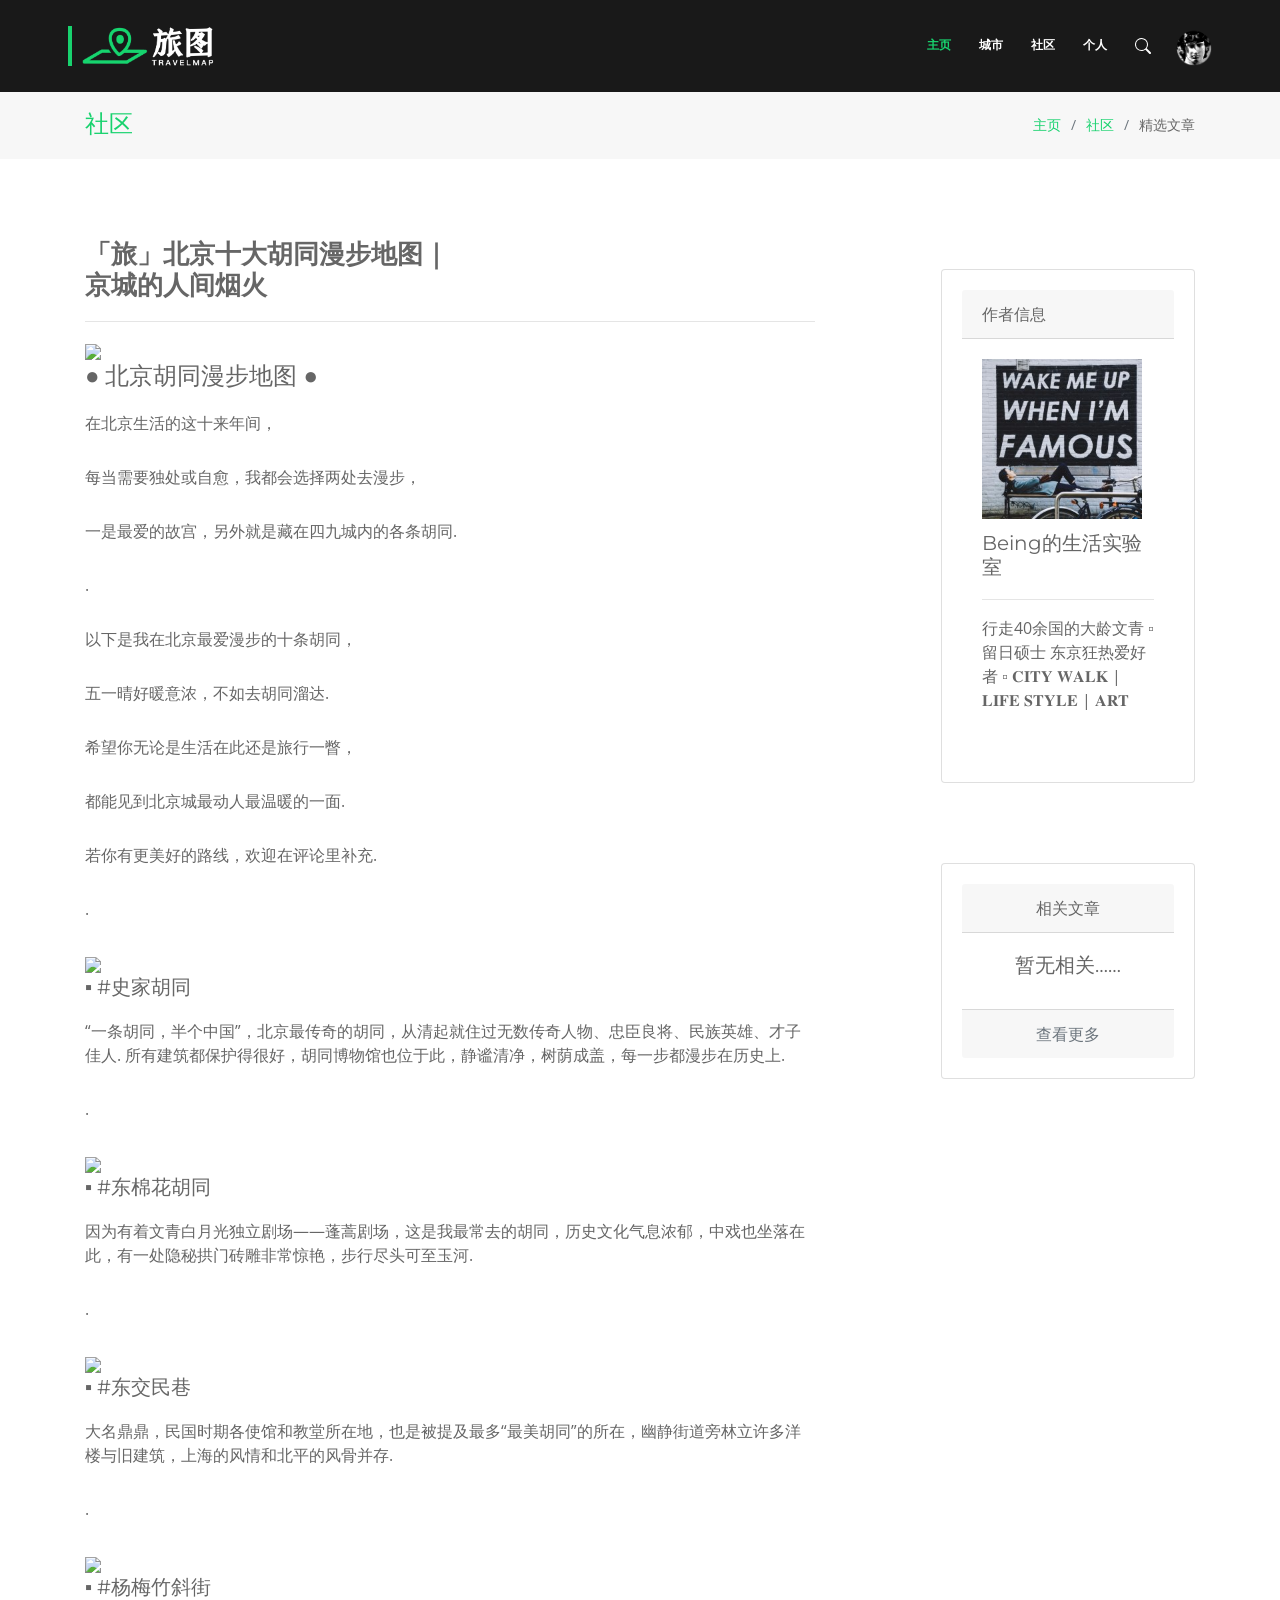
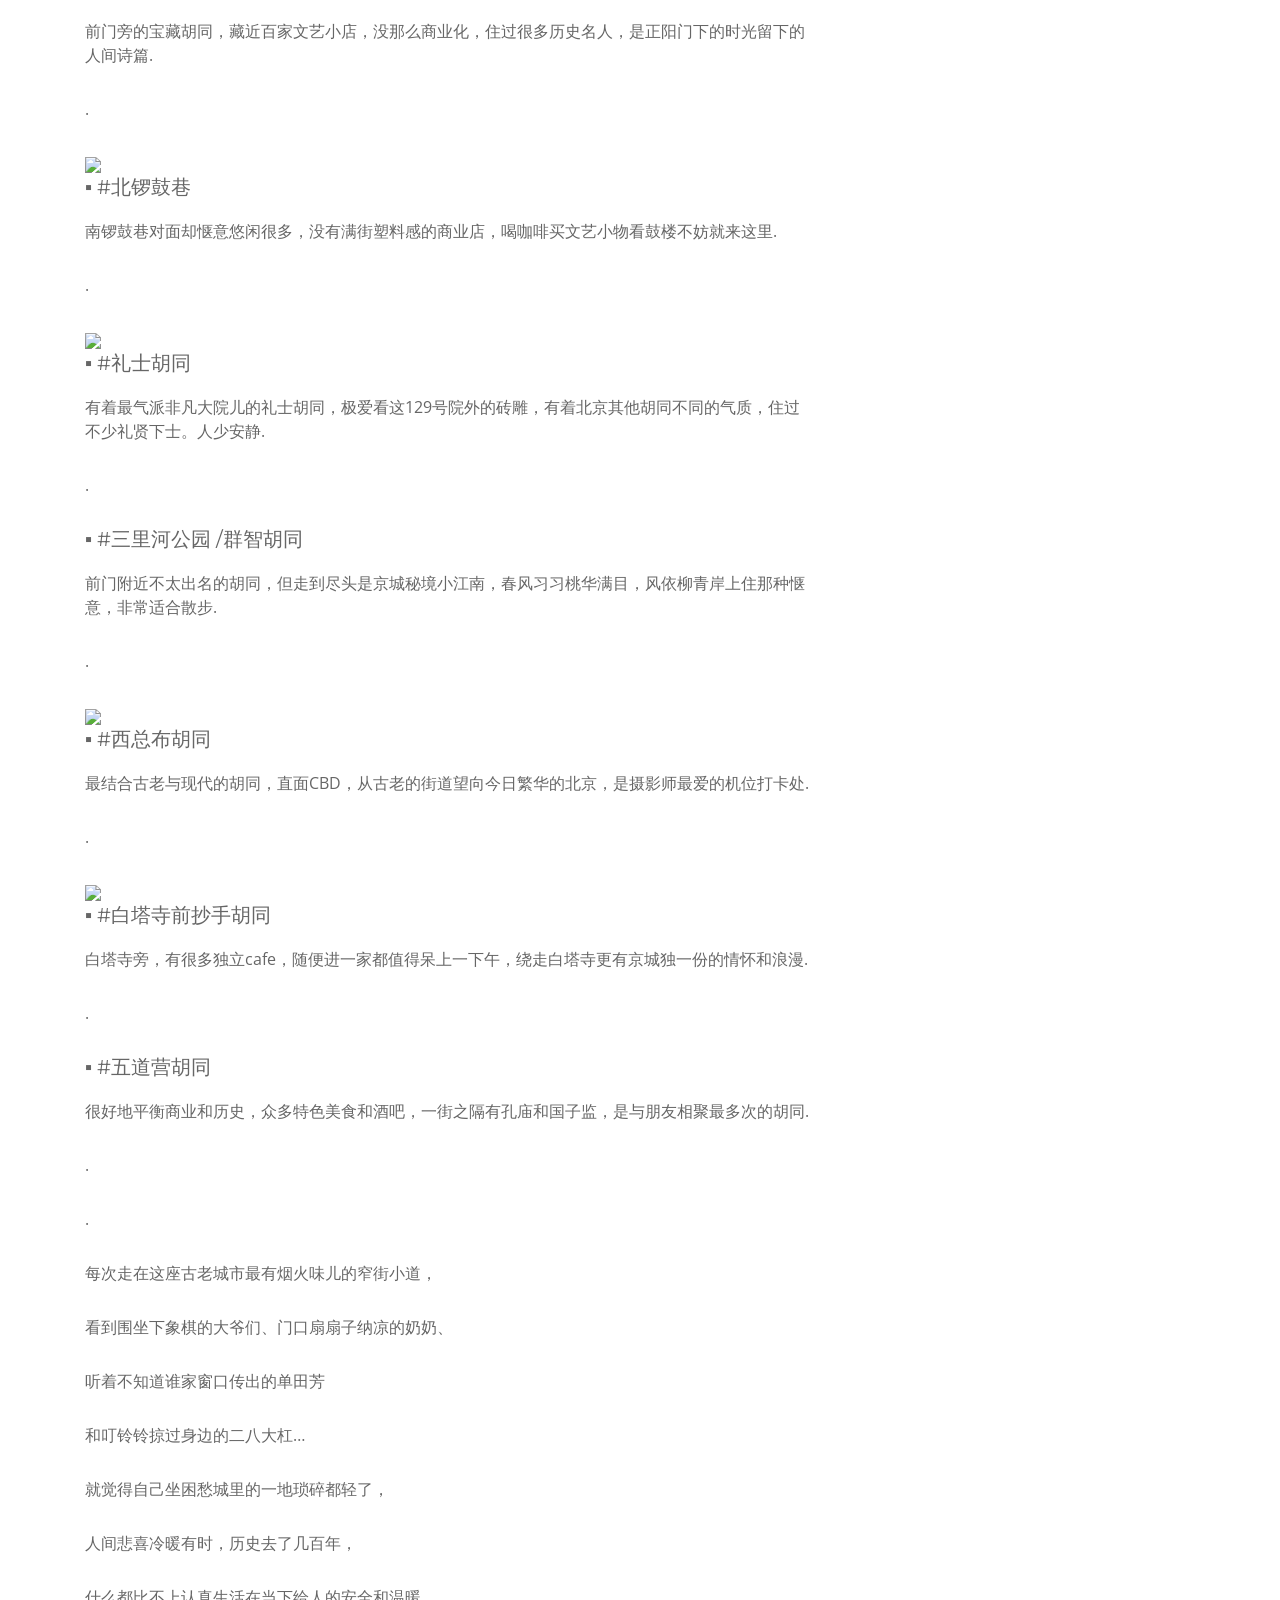
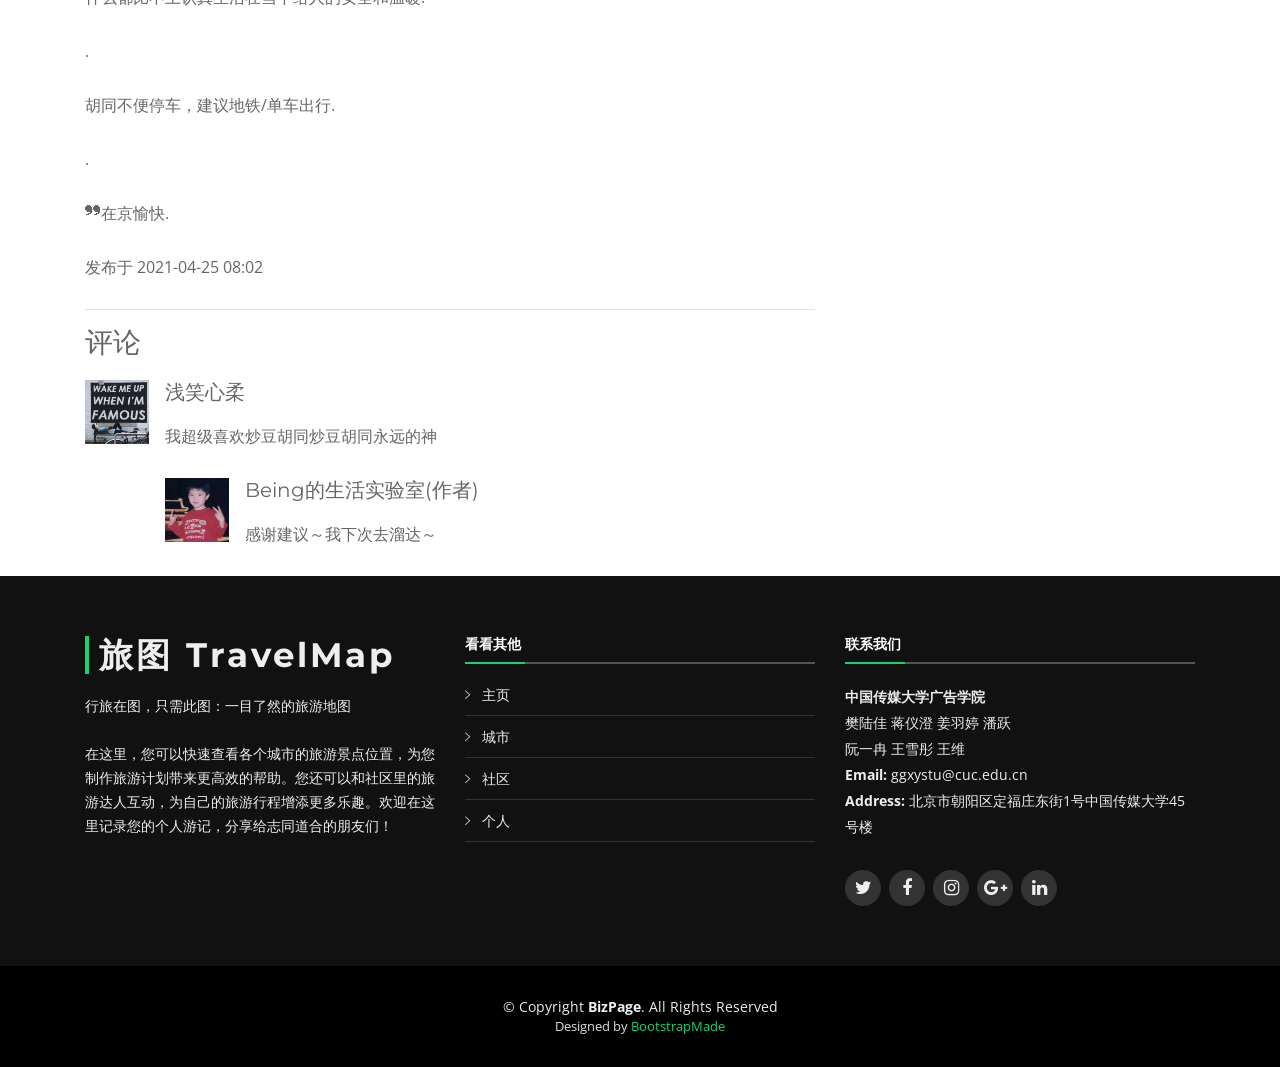
==== commit ca005f86: "1" ====
--- a/finale/index.html
+++ b/finale/index.html
@@ -98,9 +98,9 @@
         <div class="portfolio-description">
           <h2>「旅」北京十大胡同漫步地图｜京城的人间烟火</h2>
           <hr>
-          <img src="assets/img/articlepics/hutongmap.png">
-
-          <p>● 北京胡同漫步地图 ●</p>
+          <img src="finale/assets/img/articlepics/hutongmap.png">
+
+          <h4>● 北京胡同漫步地图 ●</h4>
 
           <p>在北京生活的这十来年间，</p>
 
@@ -122,77 +122,77 @@
 
           <p>.</p>
 
-          <img src="assets/img/articlepics/shijia.png">
-
-          <p>▪️ #史家胡同</p>
+          <img src="finale/assets/img/articlepics/shijia.png">
+
+          <h5>▪️ #史家胡同</h5>
 
           <p>“一条胡同，半个中国”，北京最传奇的胡同，从清起就住过无数传奇人物、忠臣良将、民族英雄、才子佳人. 所有建筑都保护得很好，胡同博物馆也位于此，静谧清净，树荫成盖，每一步都漫步在历史上.</p>
 
           <p>.</p>
 
-          <img src="assets/img/articlepics/dongmianhua.png">
-
-          <p>▪️ #东棉花胡同</p>
+          <img src="finale/assets/img/articlepics/dongmianhua.png">
+
+          <h5>▪️ #东棉花胡同</h5>
 
           <p>因为有着文青白月光独立剧场——蓬蒿剧场，这是我最常去的胡同，历史文化气息浓郁，中戏也坐落在此，有一处隐秘拱门砖雕非常惊艳，步行尽头可至玉河.</p>
 
           <p>.</p>
 
-          <img src="assets/img/articlepics/dongjiaominxiang.png">
-
-          <p>▪️ #东交民巷</p>
+          <img src="finale/assets/img/articlepics/dongjiaominxiang.png">
+
+          <h5>▪️ #东交民巷</h5>
 
           <p>大名鼎鼎，民国时期各使馆和教堂所在地，也是被提及最多“最美胡同”的所在，幽静街道旁林立许多洋楼与旧建筑，上海的风情和北平的风骨并存.</p>
 
           <p>.</p>
 
-          <img src="assets/img/articlepics/yangmeizhuxiejie.png">
-
-          <p>▪️ #杨梅竹斜街</p>
+          <img src="finale/assets/img/articlepics/yangmeizhuxiejie.png">
+
+          <h5>▪️ #杨梅竹斜街</h5>
 
           <p>前门旁的宝藏胡同，藏近百家文艺小店，没那么商业化，住过很多历史名人，是正阳门下的时光留下的人间诗篇.</p>
 
           <p>.</p>
 
-          <img src="assets/img/articlepics/beiluoguxiang.png">
-
-          <p>▪️ #北锣鼓巷</p>
+          <img src="finale/assets/img/articlepics/beiluoguxiang.png">
+
+          <h5>▪️ #北锣鼓巷</h5>
 
           <p>南锣鼓巷对面却惬意悠闲很多，没有满街塑料感的商业店，喝咖啡买文艺小物看鼓楼不妨就来这里.</p>
 
           <p>.</p>
 
-          <img src="assets/img/articlepics/lishi.png">
-
-          <p>▪️ #礼士胡同</p>
+          <img src="finale/assets/img/articlepics/lishi.png">
+
+          <h5>▪️ #礼士胡同</h5>
 
           <p>有着最气派非凡大院儿的礼士胡同，极爱看这129号院外的砖雕，有着北京其他胡同不同的气质，住过不少礼贤下士。人少安静.</p>
 
           <p>.</p>
 
-          <p>▪️ #三里河公园 /群智胡同</p>
+          <h5>▪️ #三里河公园 /群智胡同</h5>
 
           <p>前门附近不太出名的胡同，但走到尽头是京城秘境小江南，春风习习桃华满目，风依柳青岸上住那种惬意，非常适合散步.</p>
 
           <p>.</p>
 
-          <img src="assets/img/articlepics/xizongbu.png">
-
-          <p>▪️ #西总布胡同</p>
+          <img src="finale/assets/img/articlepics/xizongbu.png">
+
+          <h5>▪️ #西总布胡同</h5>
 
           <p>最结合古老与现代的胡同，直面CBD，从古老的街道望向今日繁华的北京，是摄影师最爱的机位打卡处.</p>
 
           <p>.</p>
 
-          <img src="assets/img/articlepics/chaoshou.png">
-
-          <p>▪️ #白塔寺前抄手胡同</p>
+          <img src="finale/assets/img/articlepics/chaoshou.png">
+
+          <h5>▪️ #白塔寺前抄手胡同</h5>
 
           <p>白塔寺旁，有很多独立cafe，随便进一家都值得呆上一下午，绕走白塔寺更有京城独一份的情怀和浪漫.</p>
 
           <p>.</p>
 
-          <p>▪️ #五道营胡同</p>
+          <h5>▪️ #五道营胡同</h5>
 
           <p>很好地平衡商业和历史，众多特色美食和酒吧，一街之隔有孔庙和国子监，是与朋友相聚最多次的胡同.</p>
 
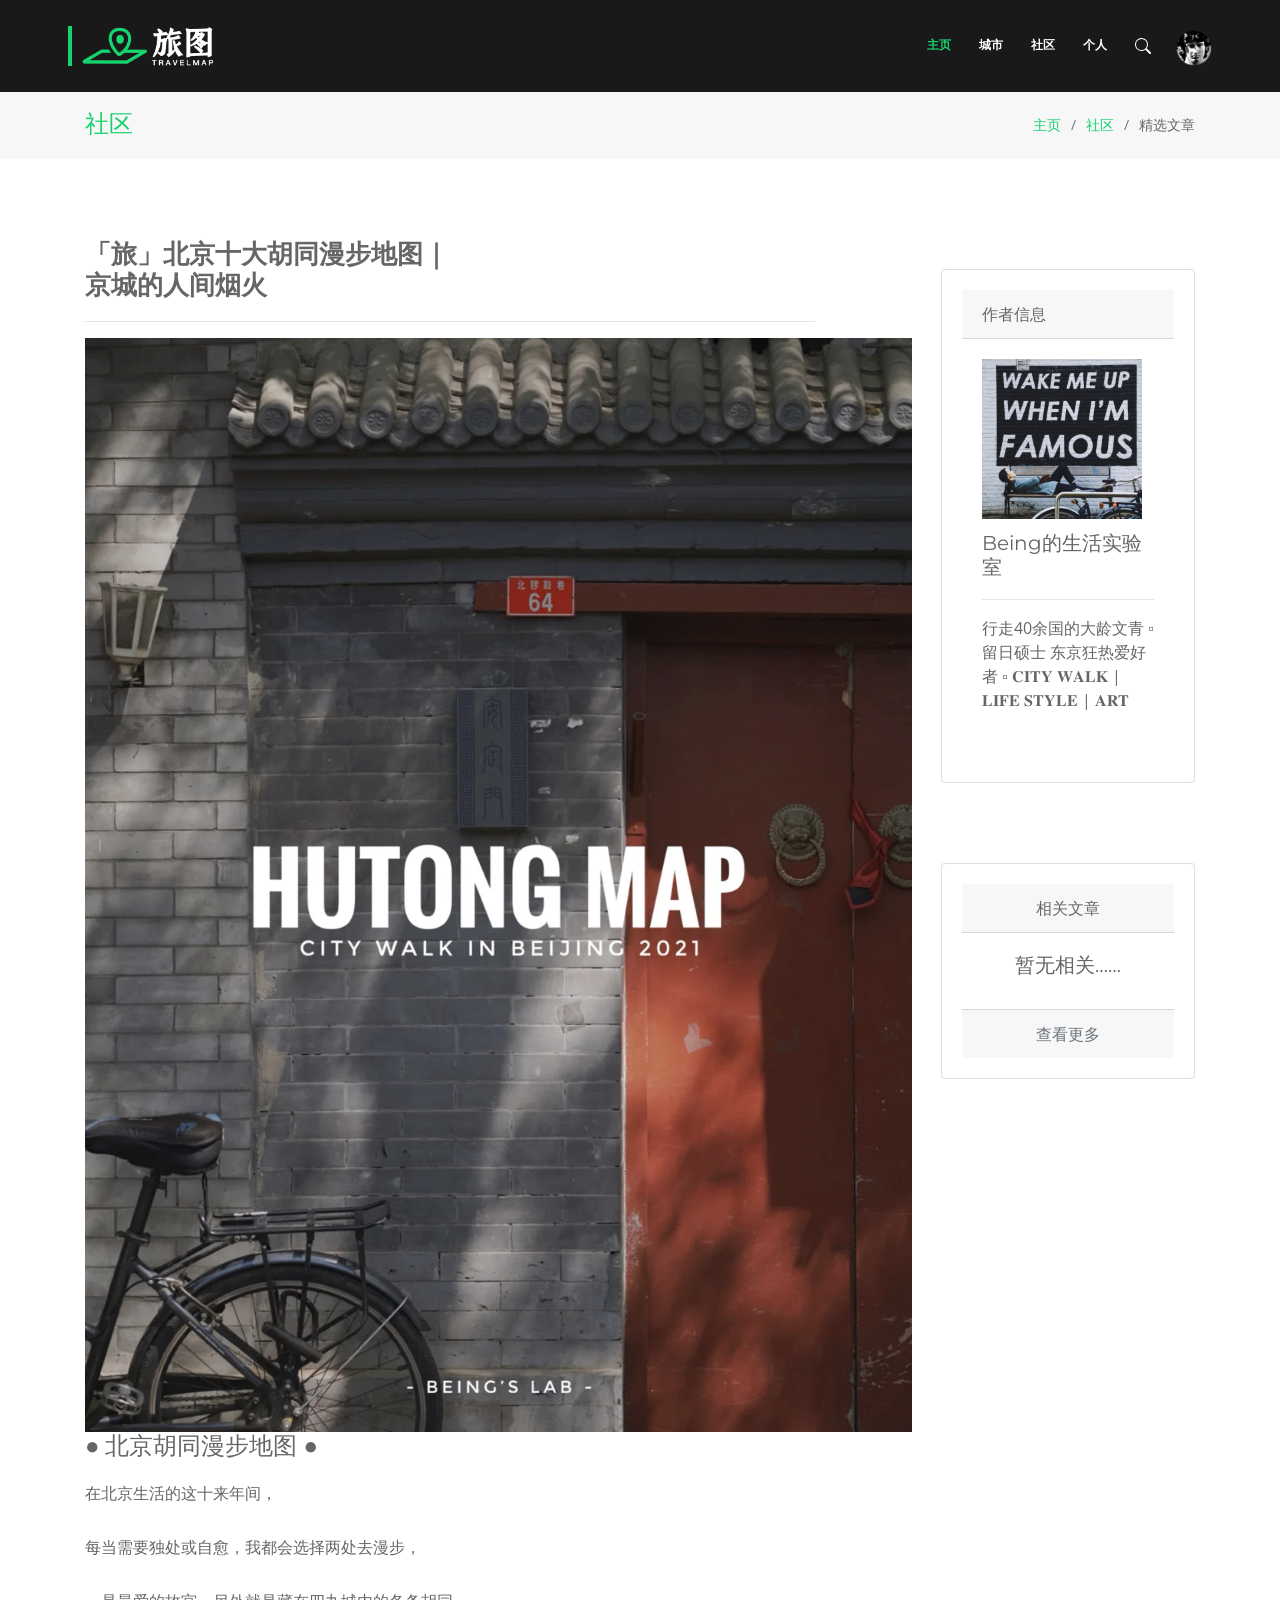
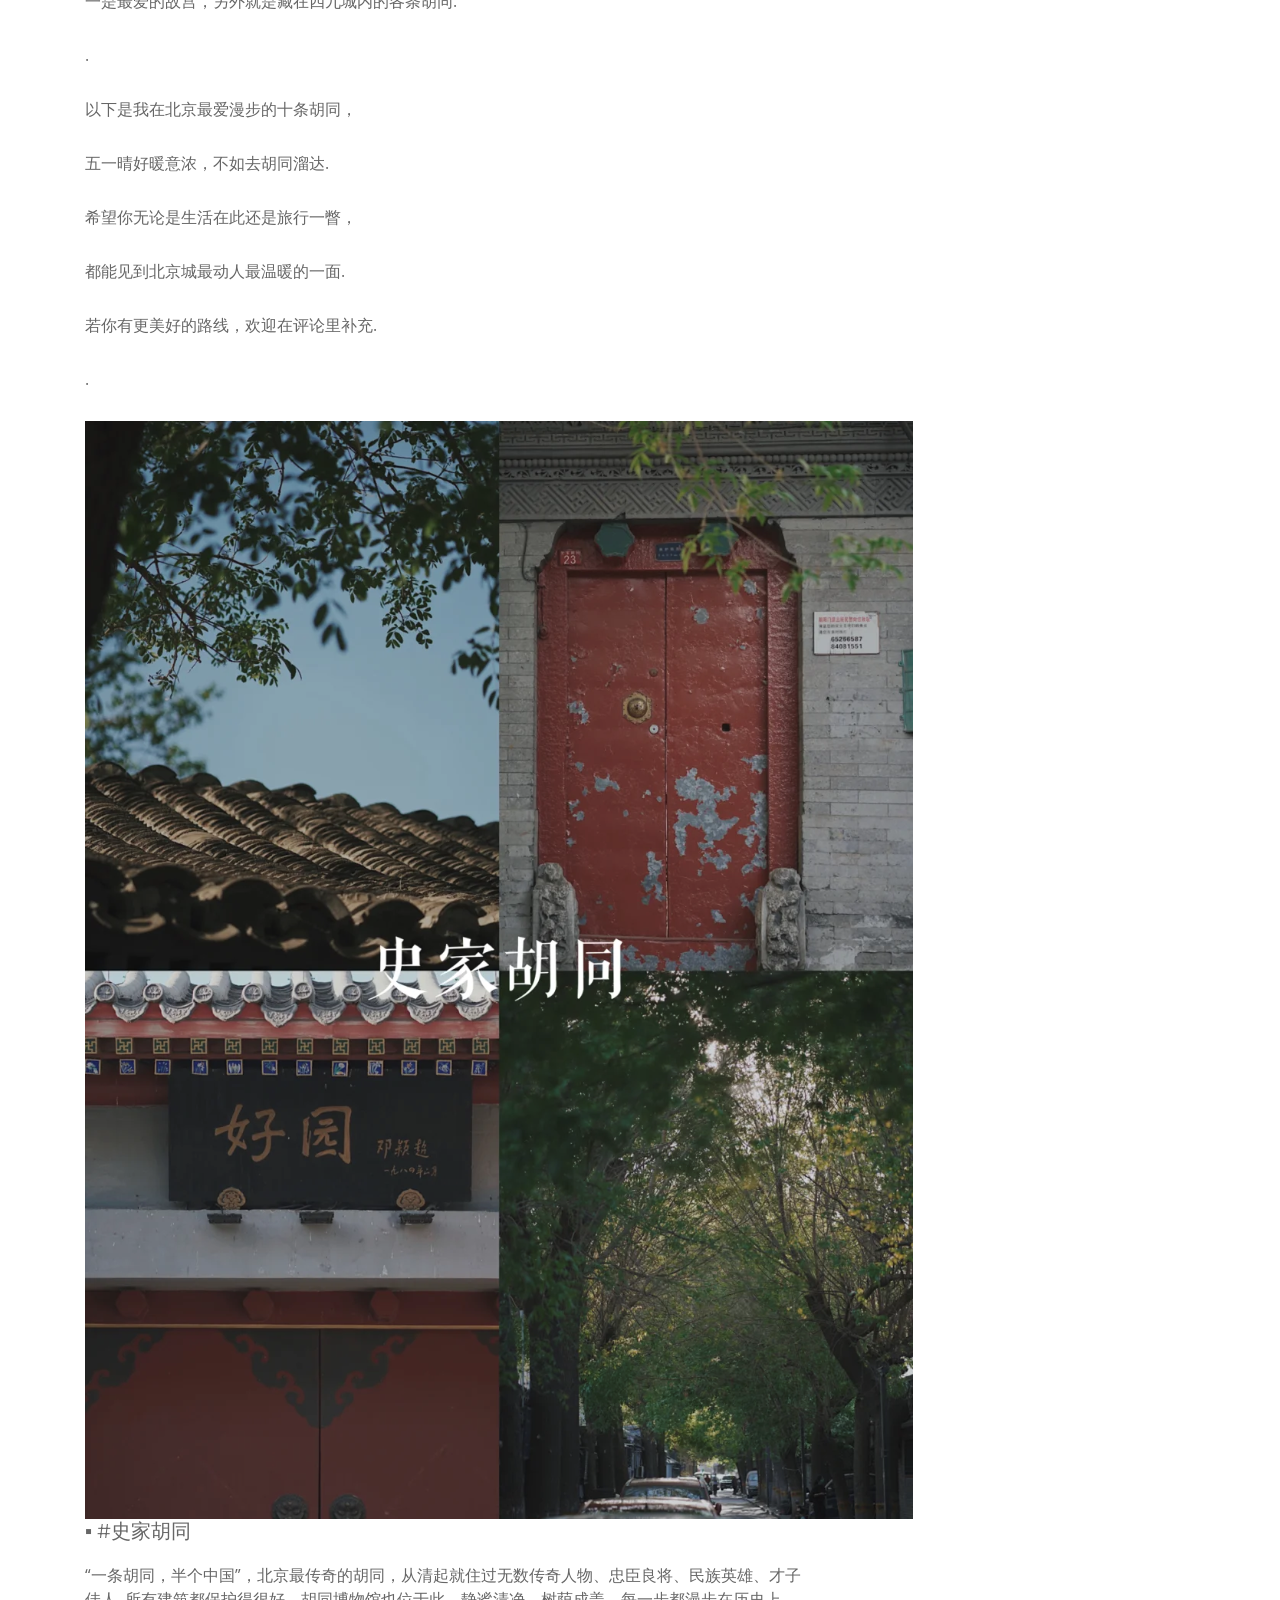
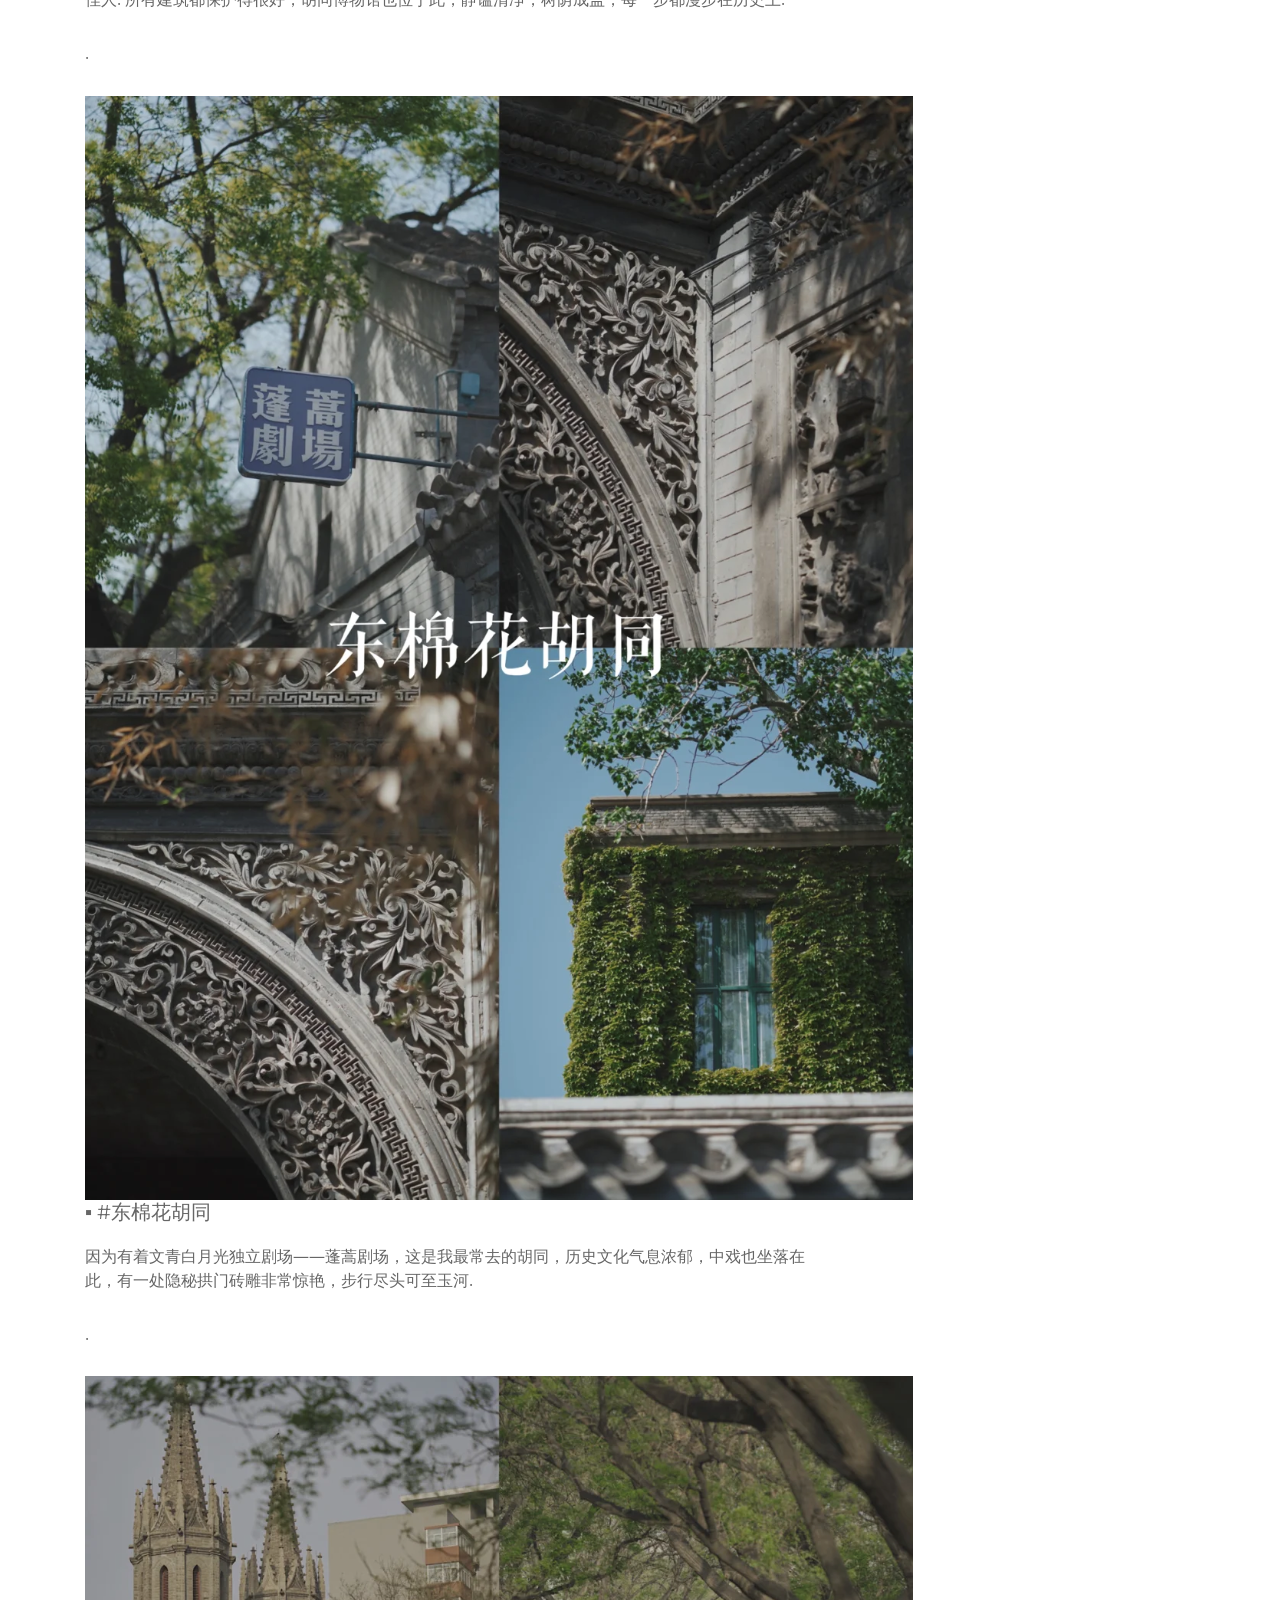
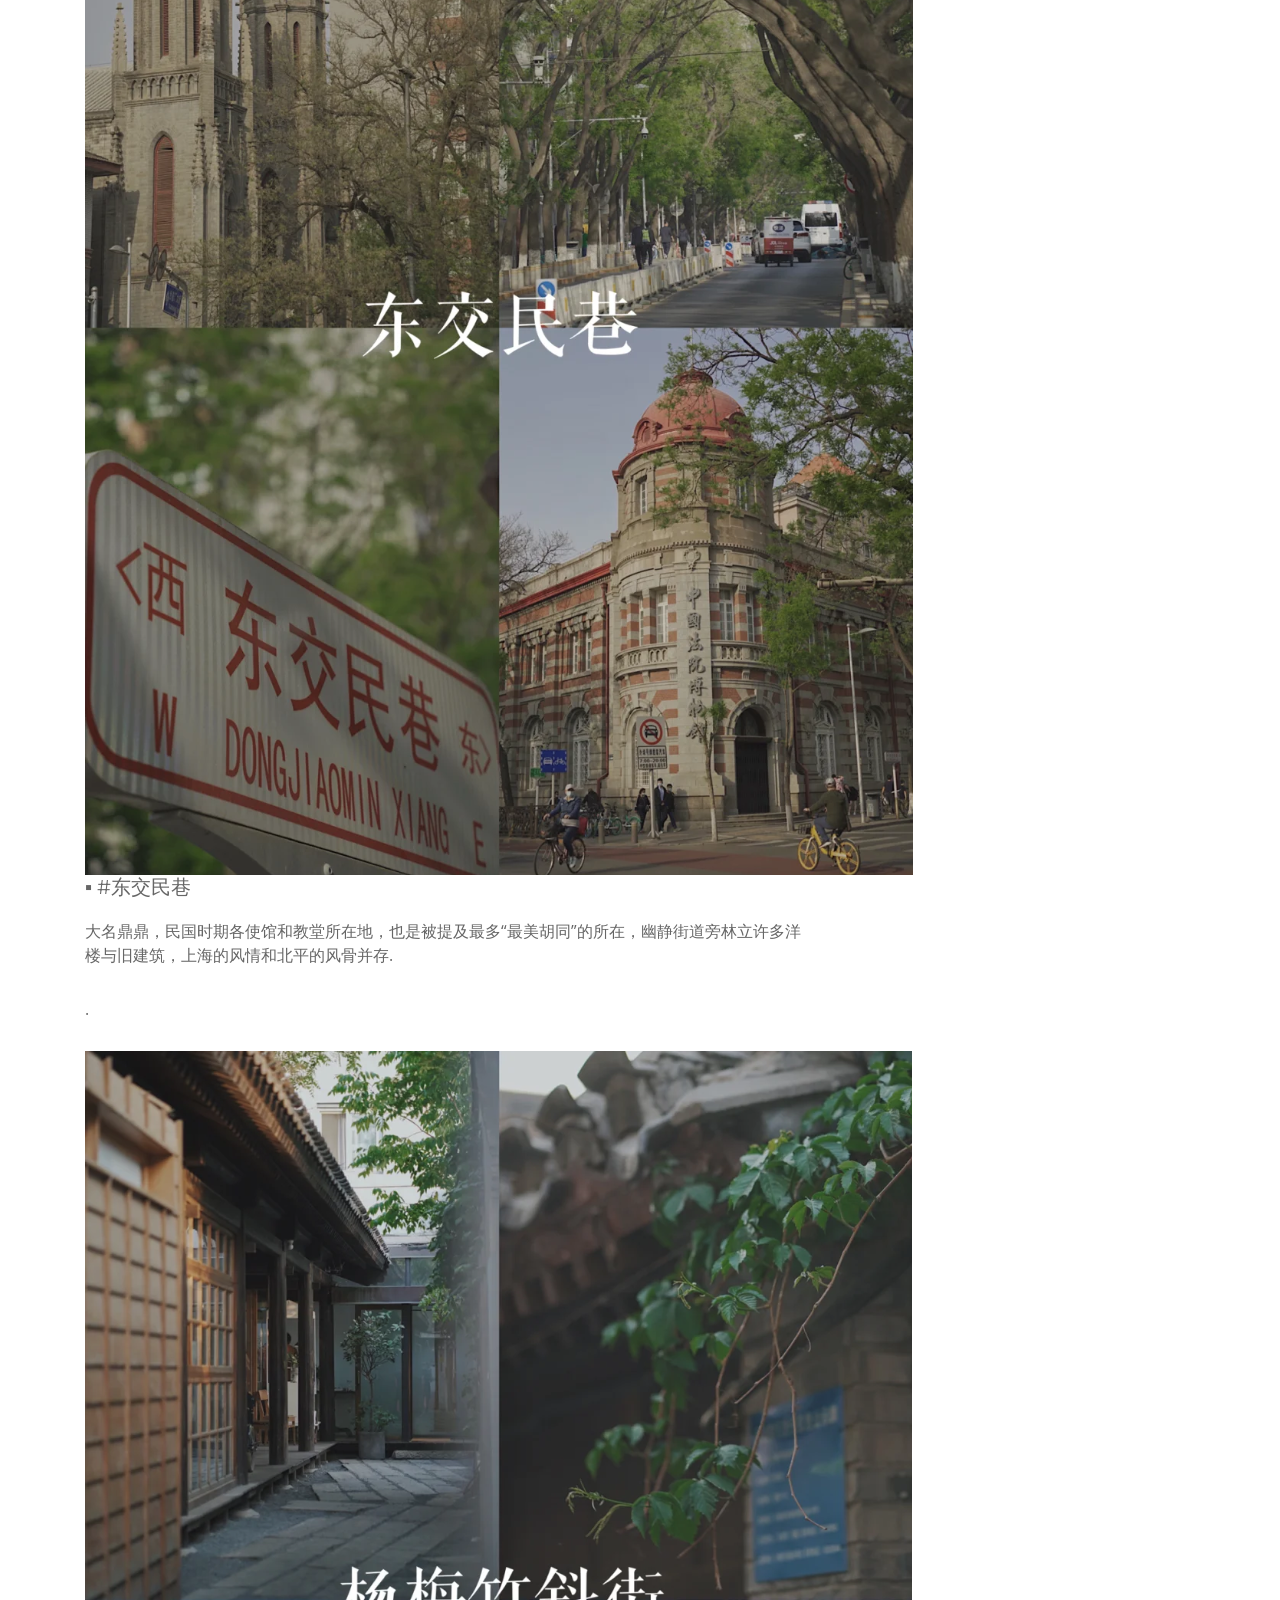
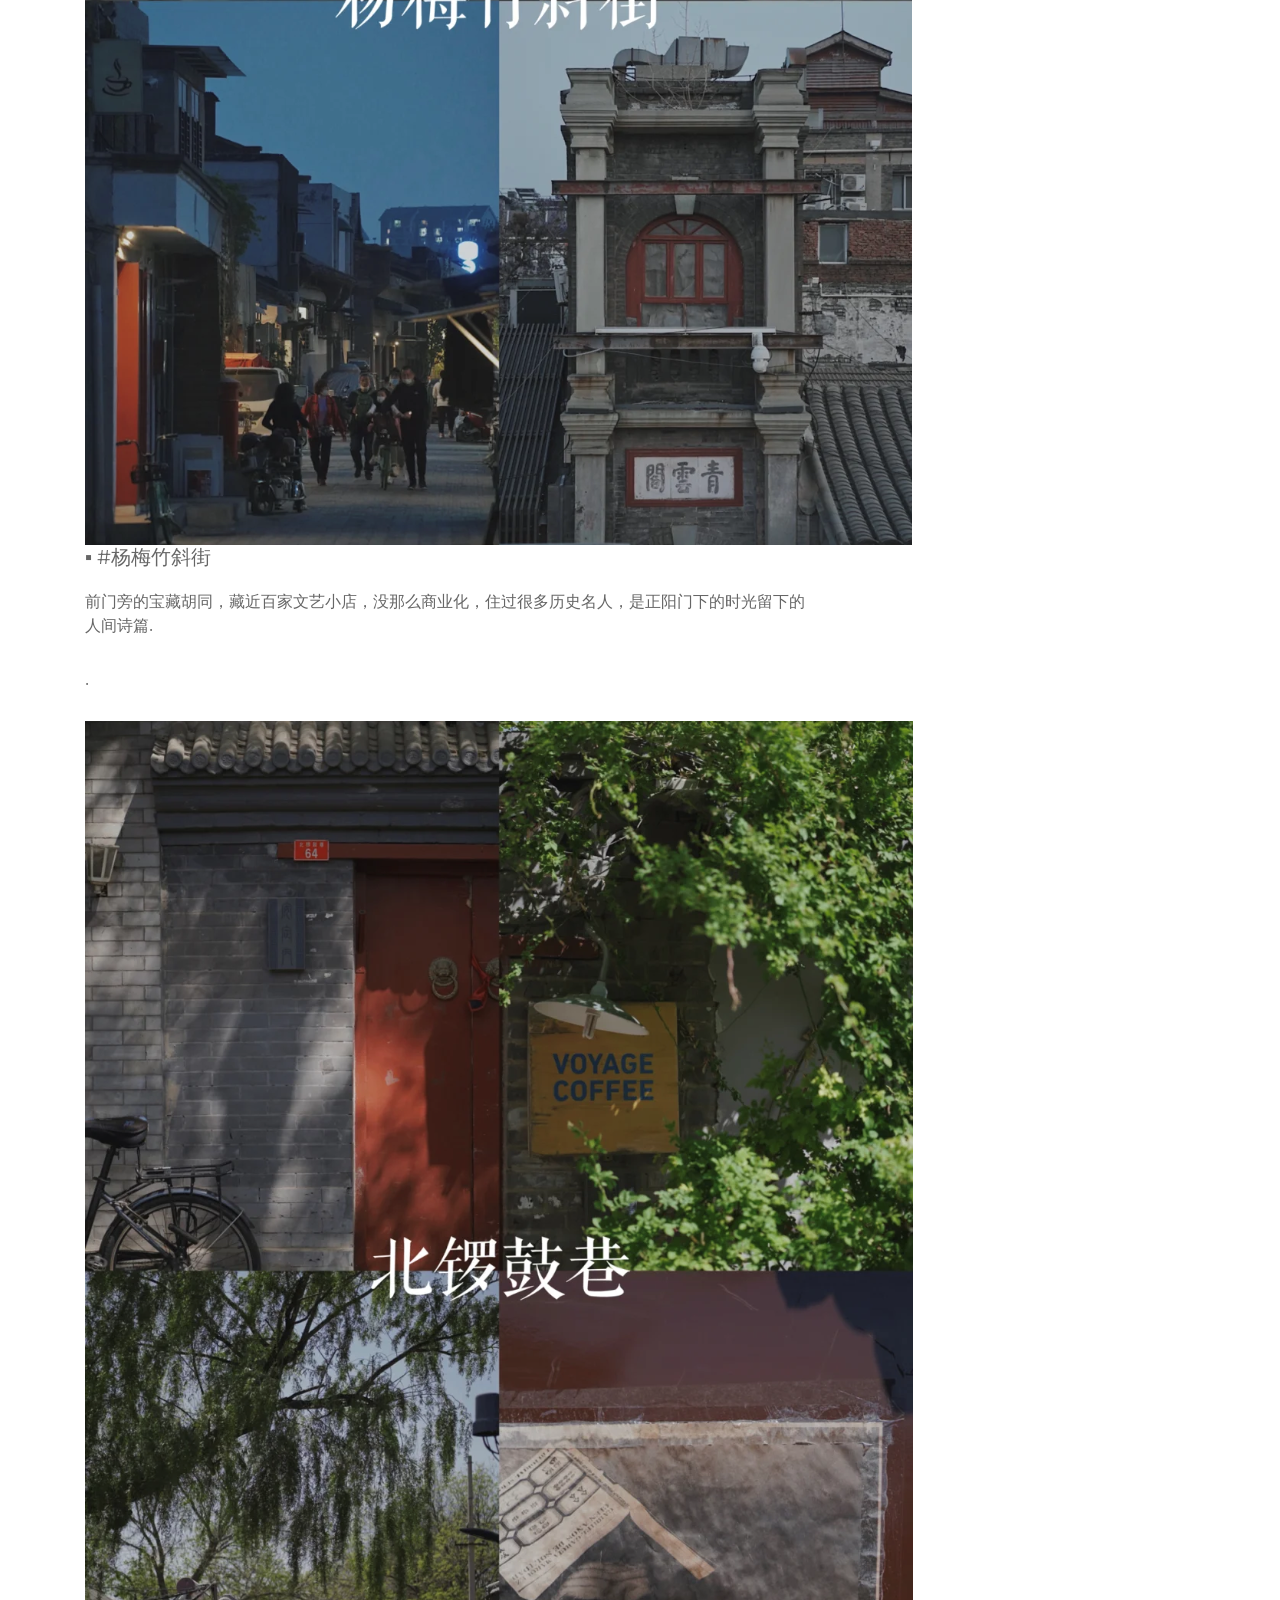
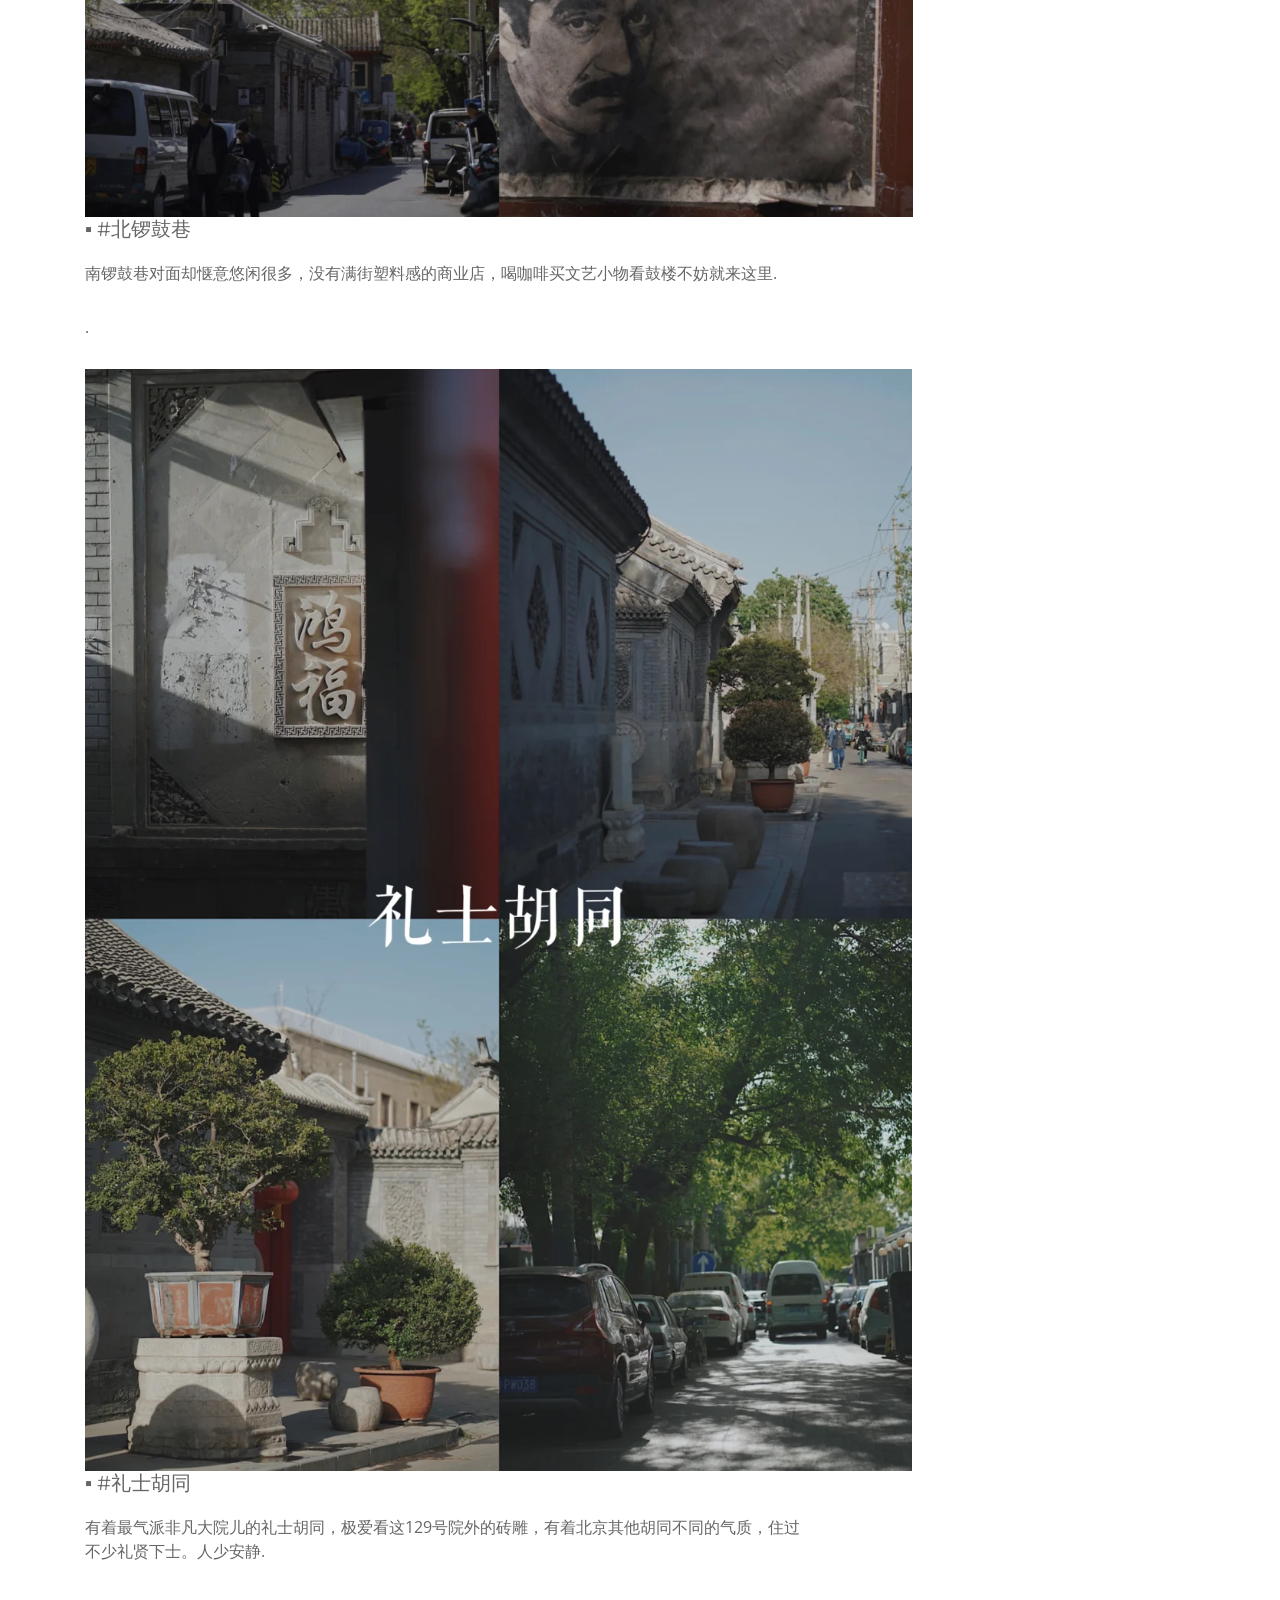
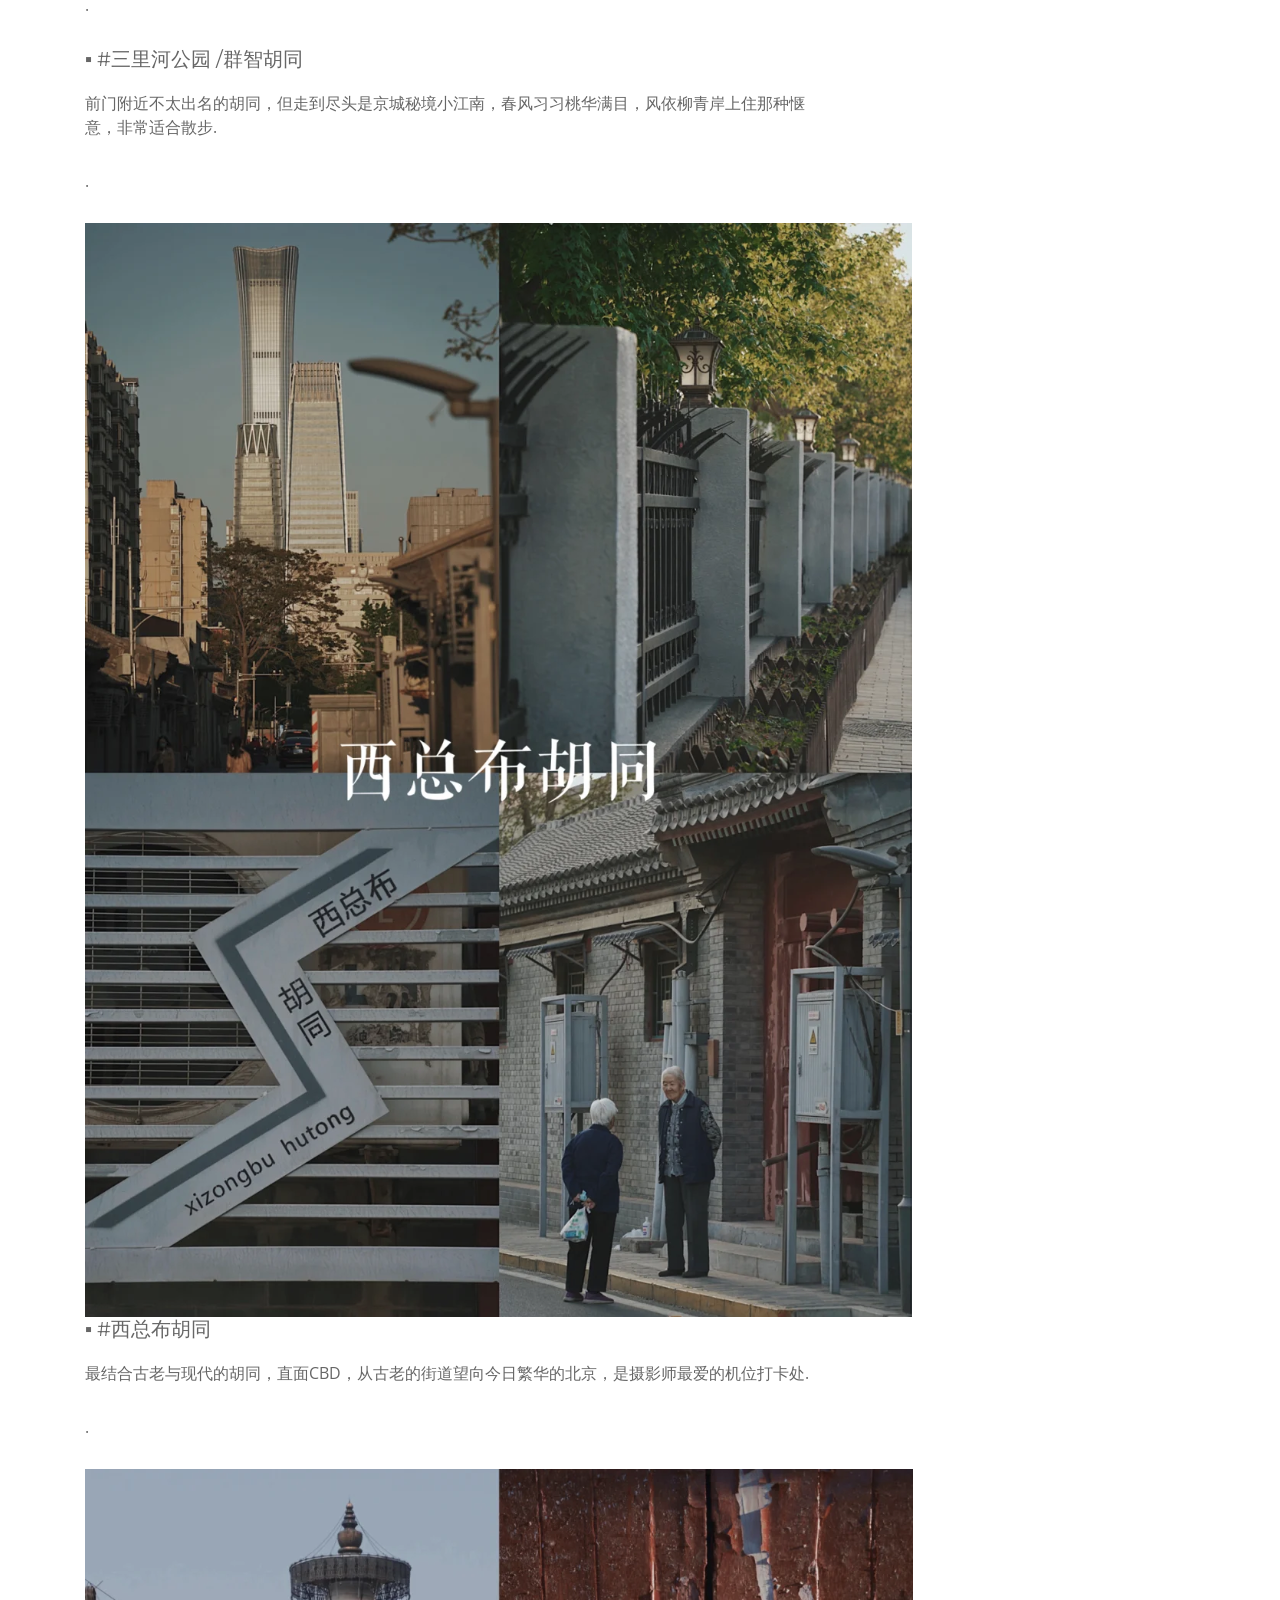
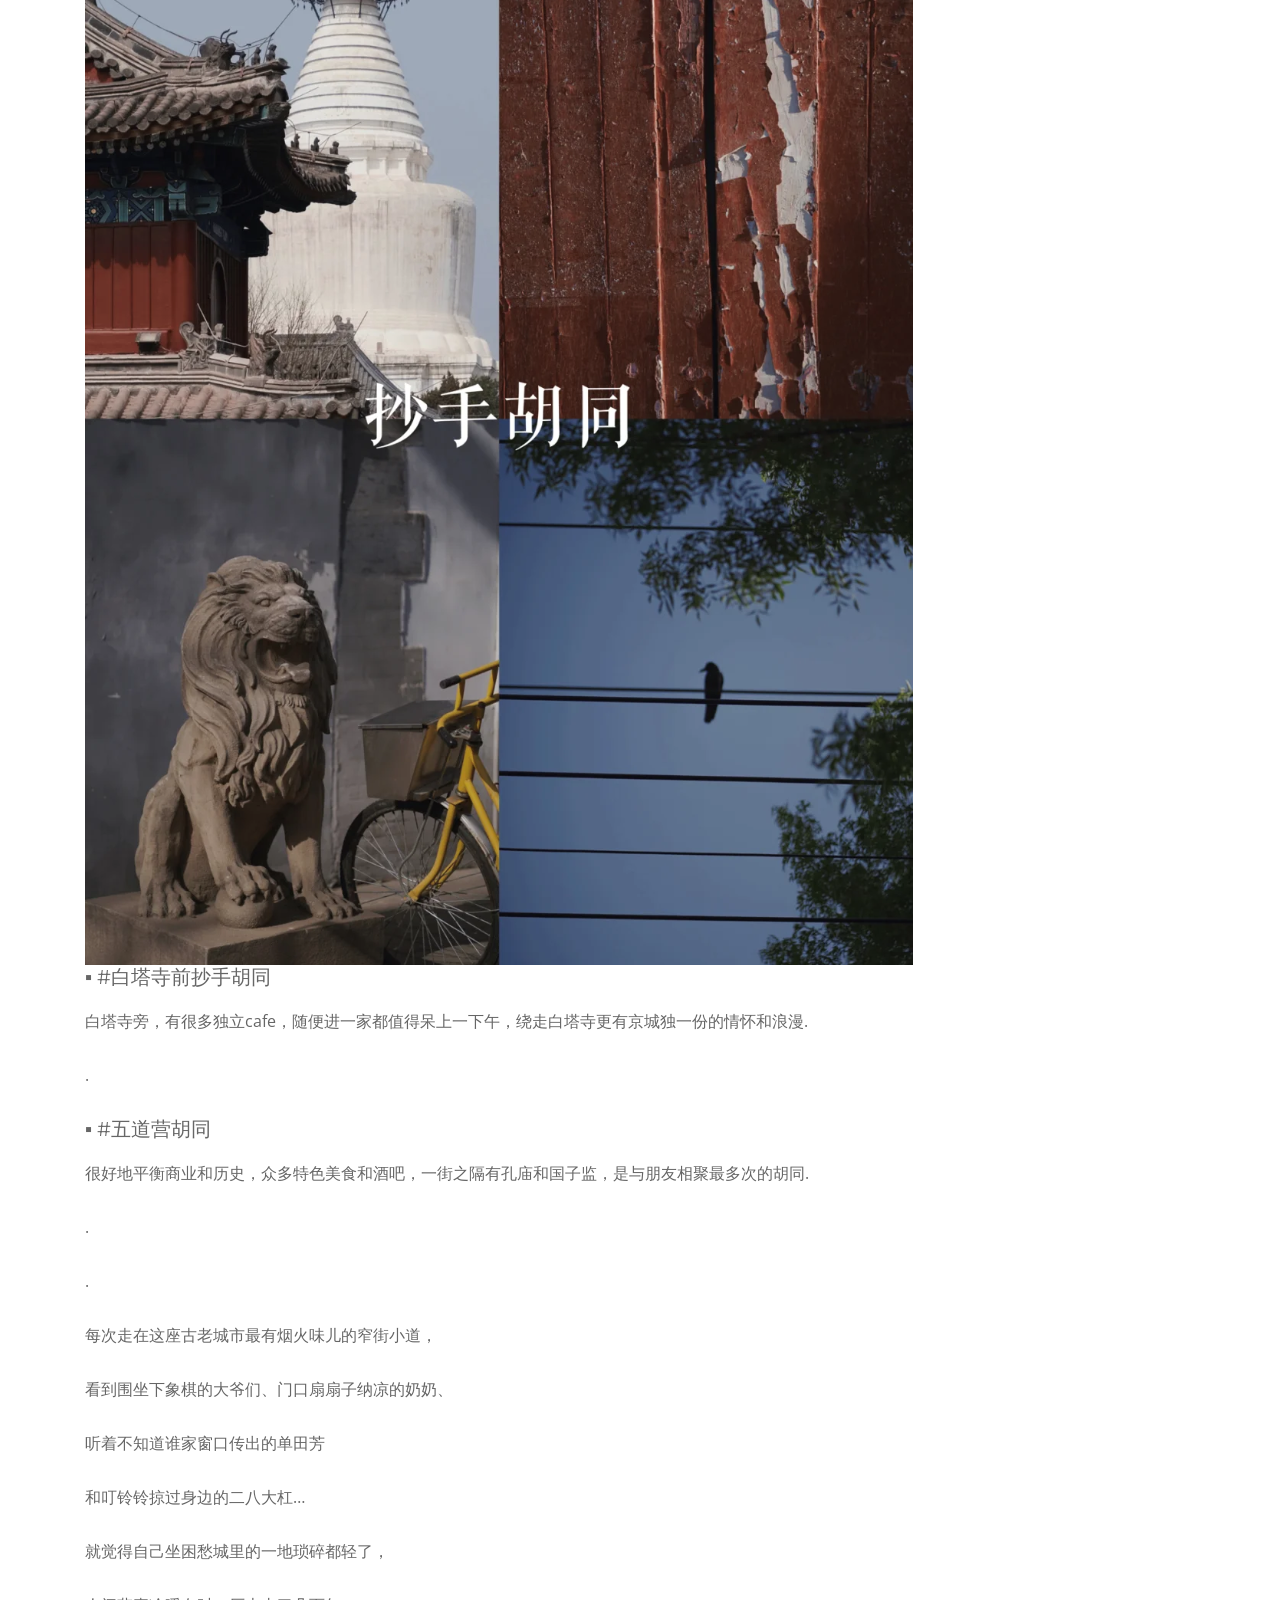
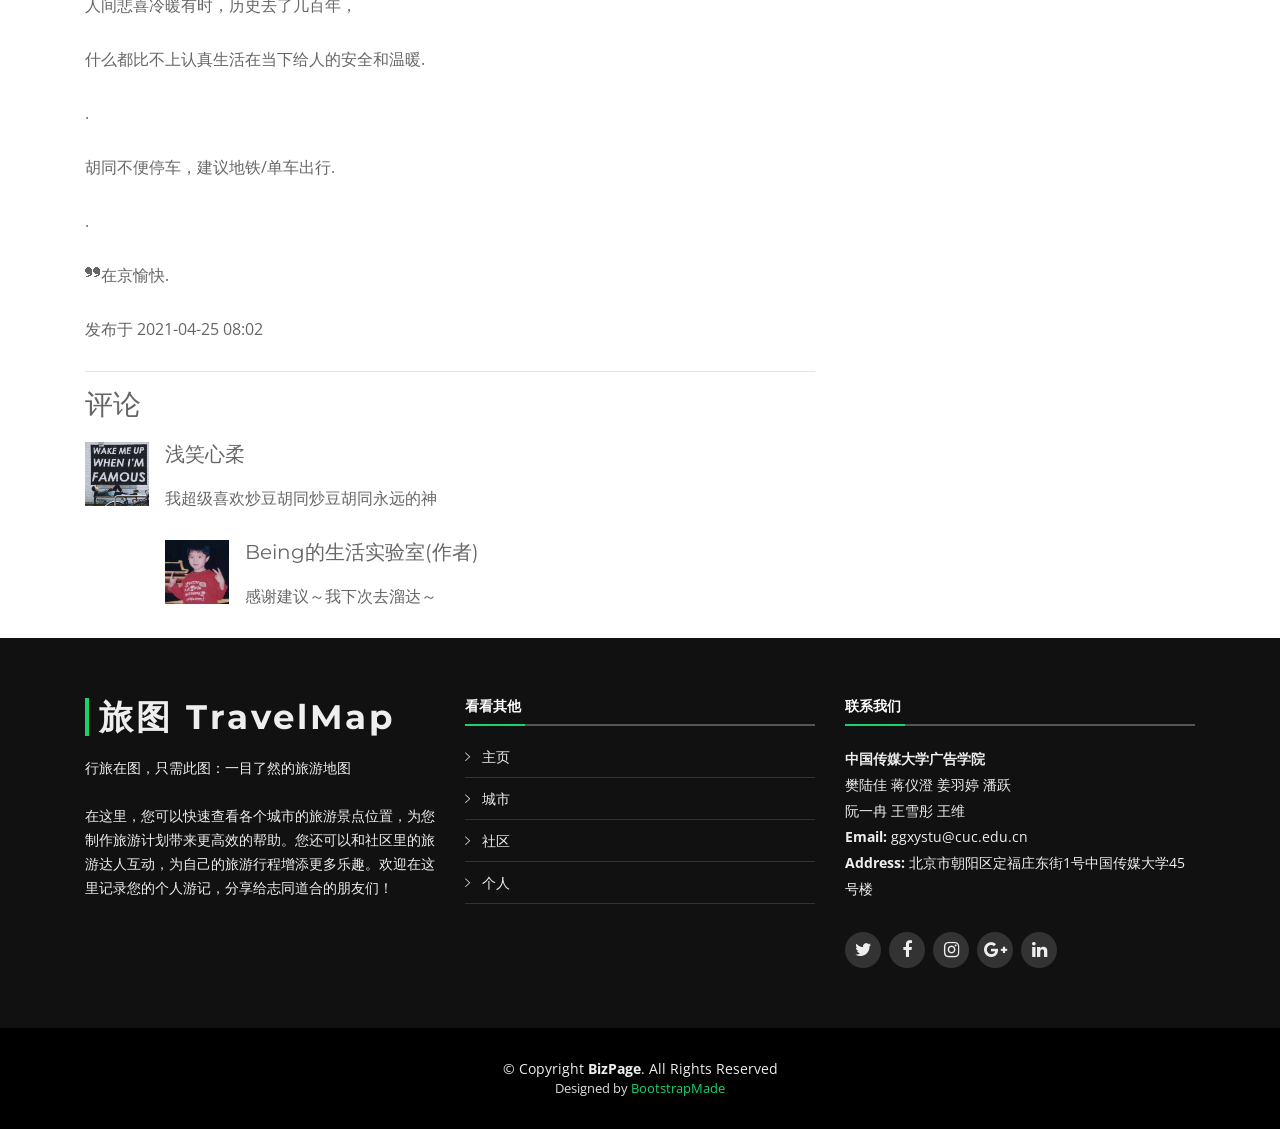
==== commit 37215ad8: "1" ====
--- a/finale/index.html
+++ b/finale/index.html
@@ -98,7 +98,7 @@
         <div class="portfolio-description">
           <h2>「旅」北京十大胡同漫步地图｜京城的人间烟火</h2>
           <hr>
-          <img src="finale/assets/img/articlepics/hutongmap.png">
+          <img src="assets/img/articlepics/hutongmap.PNG">
 
           <h4>● 北京胡同漫步地图 ●</h4>
 
@@ -122,7 +122,7 @@
 
           <p>.</p>
 
-          <img src="finale/assets/img/articlepics/shijia.png">
+          <img src="assets/img/articlepics/shijia.PNG">
 
           <h5>▪️ #史家胡同</h5>
 
@@ -130,7 +130,7 @@
 
           <p>.</p>
 
-          <img src="finale/assets/img/articlepics/dongmianhua.png">
+          <img src="assets/img/articlepics/dongmianhua.PNG">
 
           <h5>▪️ #东棉花胡同</h5>
 
@@ -138,7 +138,7 @@
 
           <p>.</p>
 
-          <img src="finale/assets/img/articlepics/dongjiaominxiang.png">
+          <img src="assets/img/articlepics/dongjiaominxiang.PNG">
 
           <h5>▪️ #东交民巷</h5>
 
@@ -146,7 +146,7 @@
 
           <p>.</p>
 
-          <img src="finale/assets/img/articlepics/yangmeizhuxiejie.png">
+          <img src="assets/img/articlepics/yangmeizhuxiejie.PNG">
 
           <h5>▪️ #杨梅竹斜街</h5>
 
@@ -154,7 +154,7 @@
 
           <p>.</p>
 
-          <img src="finale/assets/img/articlepics/beiluoguxiang.png">
+          <img src="assets/img/articlepics/beiluoguxiang.PNG">
 
           <h5>▪️ #北锣鼓巷</h5>
 
@@ -162,7 +162,7 @@
 
           <p>.</p>
 
-          <img src="finale/assets/img/articlepics/lishi.png">
+          <img src="assets/img/articlepics/lishi.PNG">
 
           <h5>▪️ #礼士胡同</h5>
 
@@ -176,7 +176,7 @@
 
           <p>.</p>
 
-          <img src="finale/assets/img/articlepics/xizongbu.png">
+          <img src="assets/img/articlepics/xizongbu.PNG">
 
           <h5>▪️ #西总布胡同</h5>
 
@@ -184,7 +184,7 @@
 
           <p>.</p>
 
-          <img src="finale/assets/img/articlepics/chaoshou.png">
+          <img src="assets/img/articlepics/chaoshou.PNG">
 
           <h5>▪️ #白塔寺前抄手胡同</h5>
 
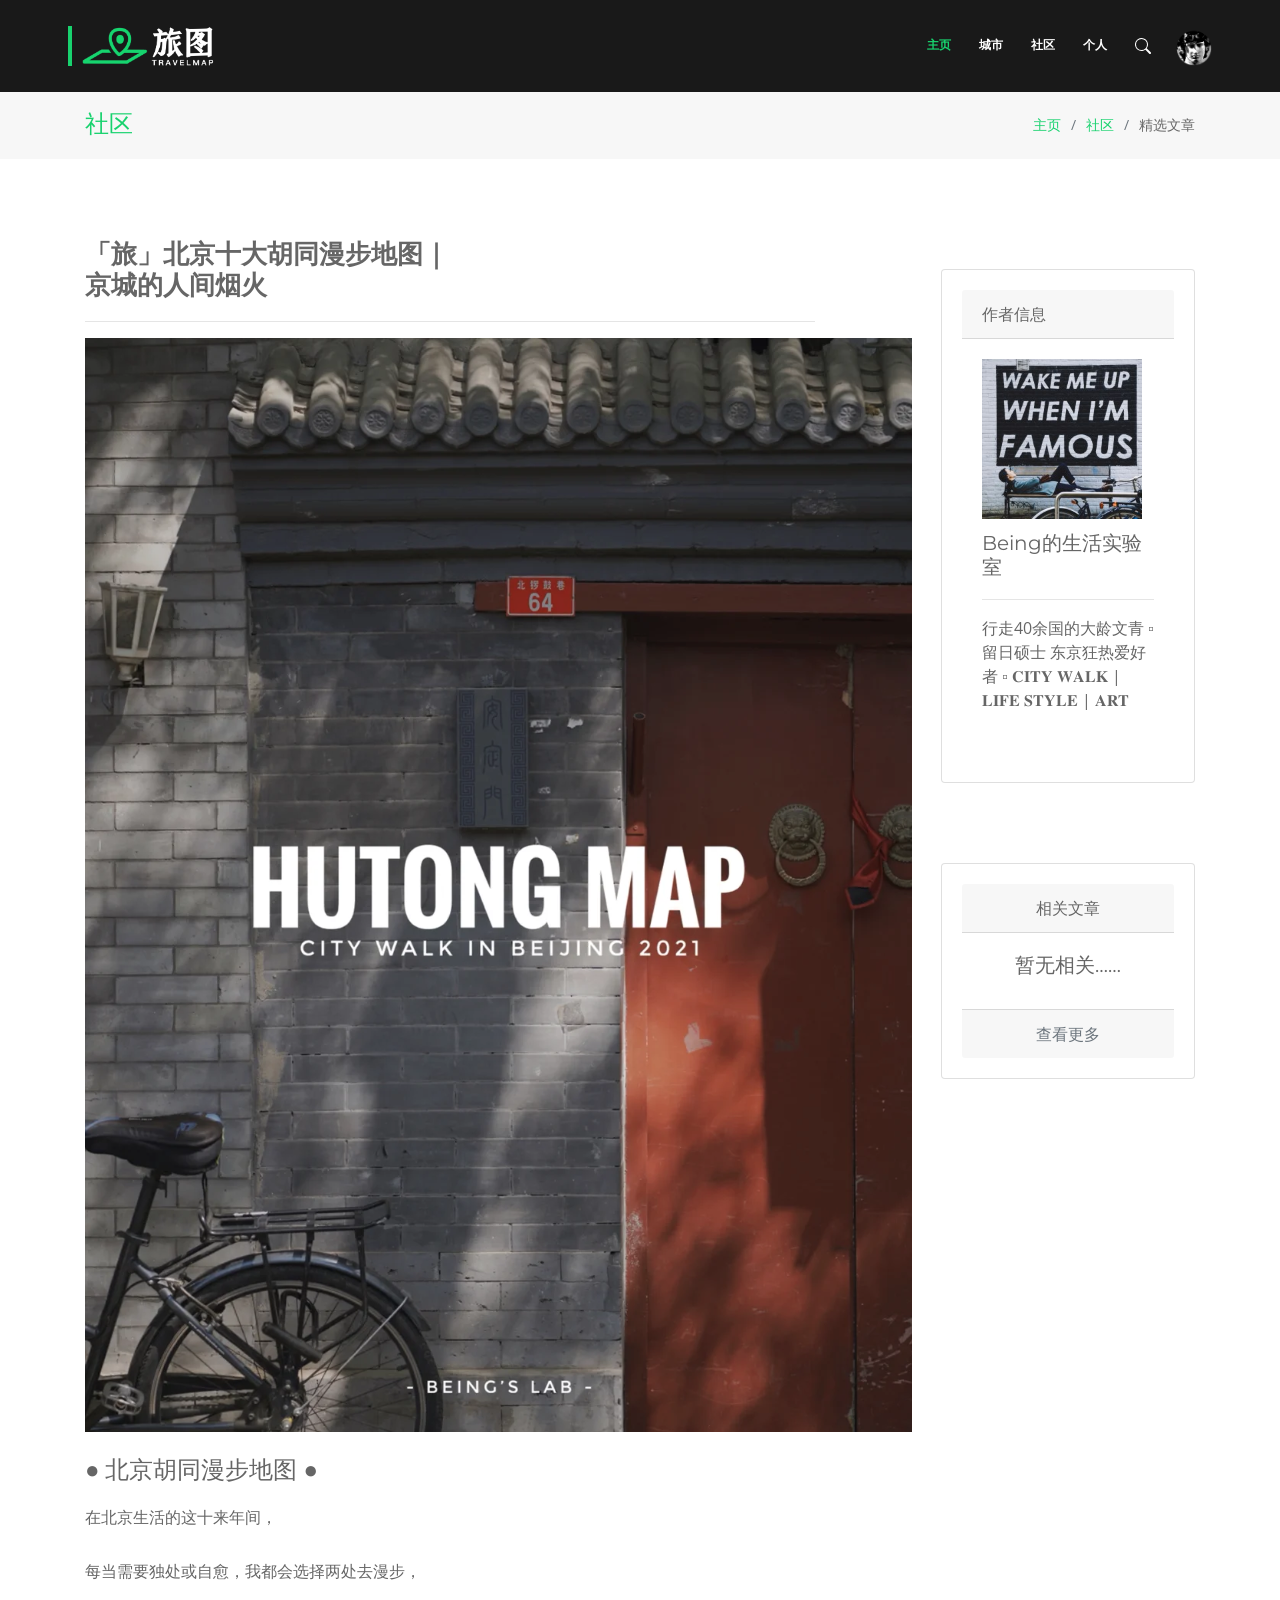
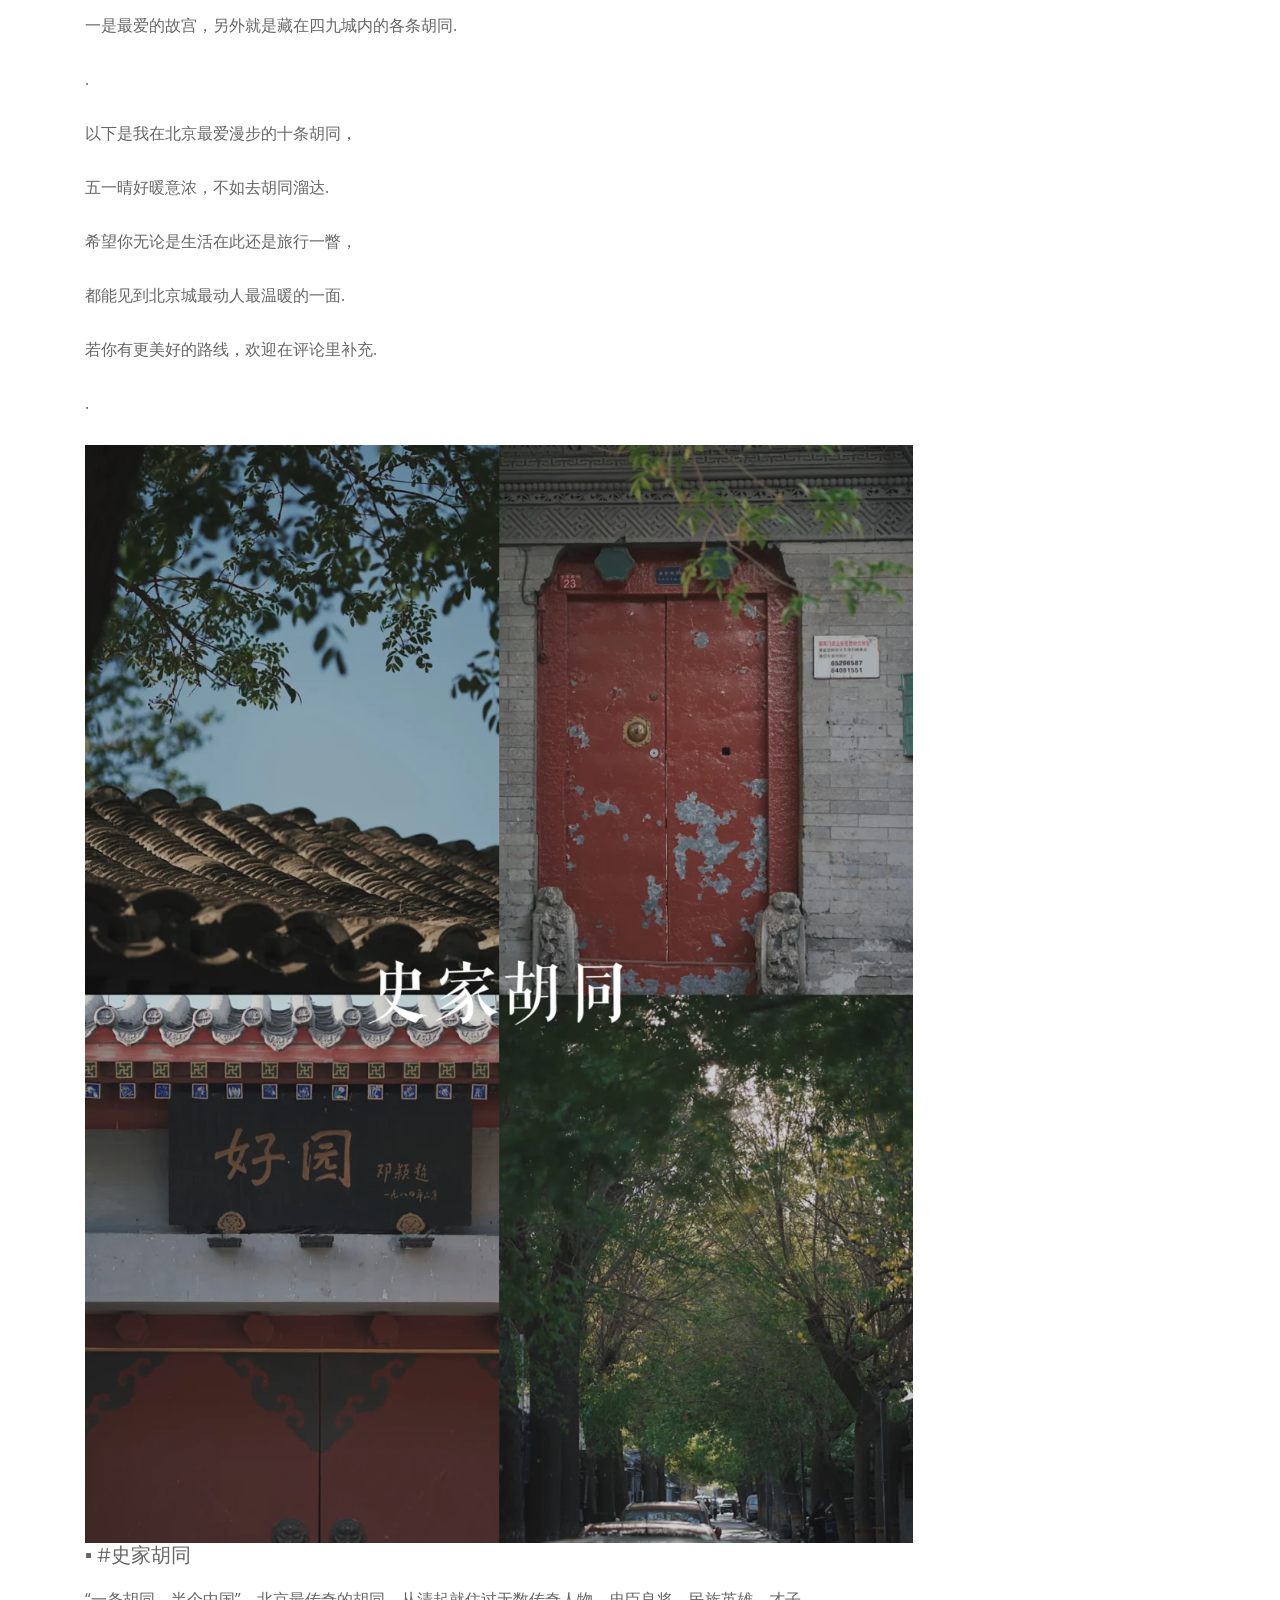
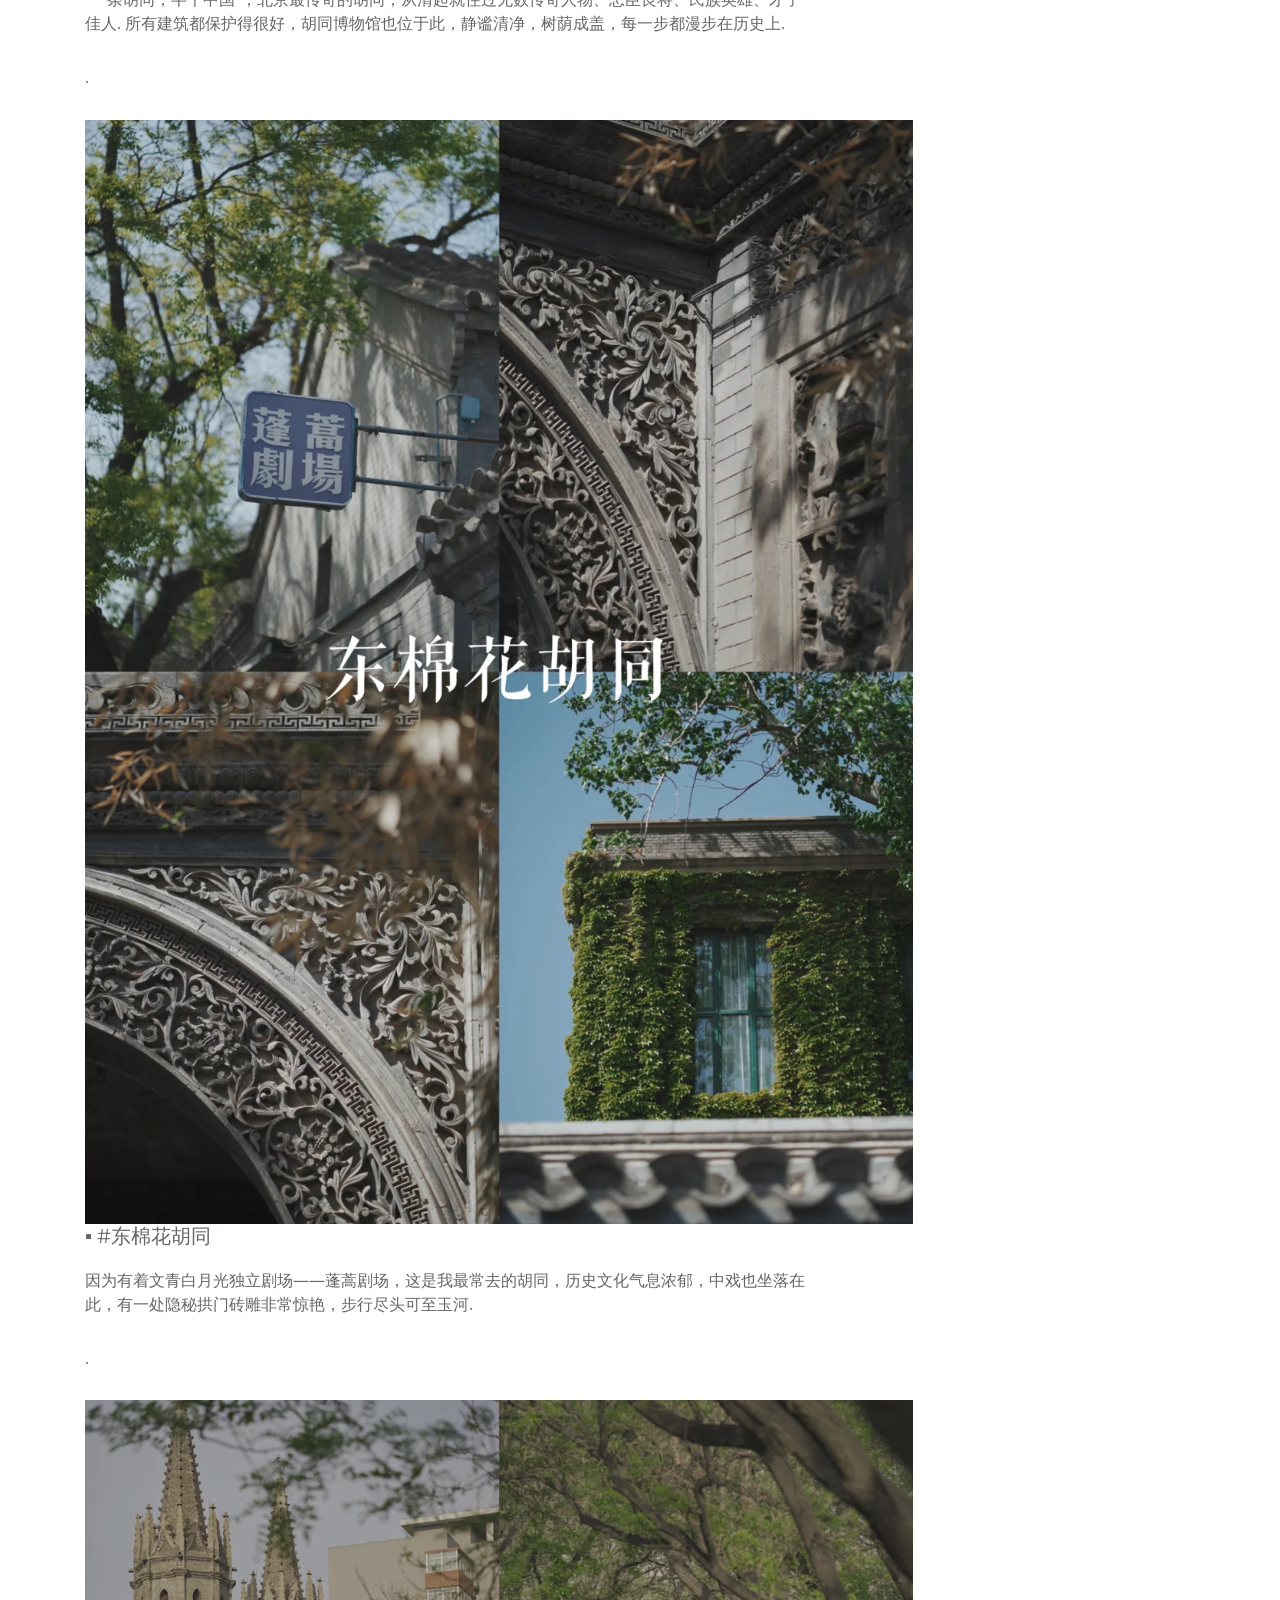
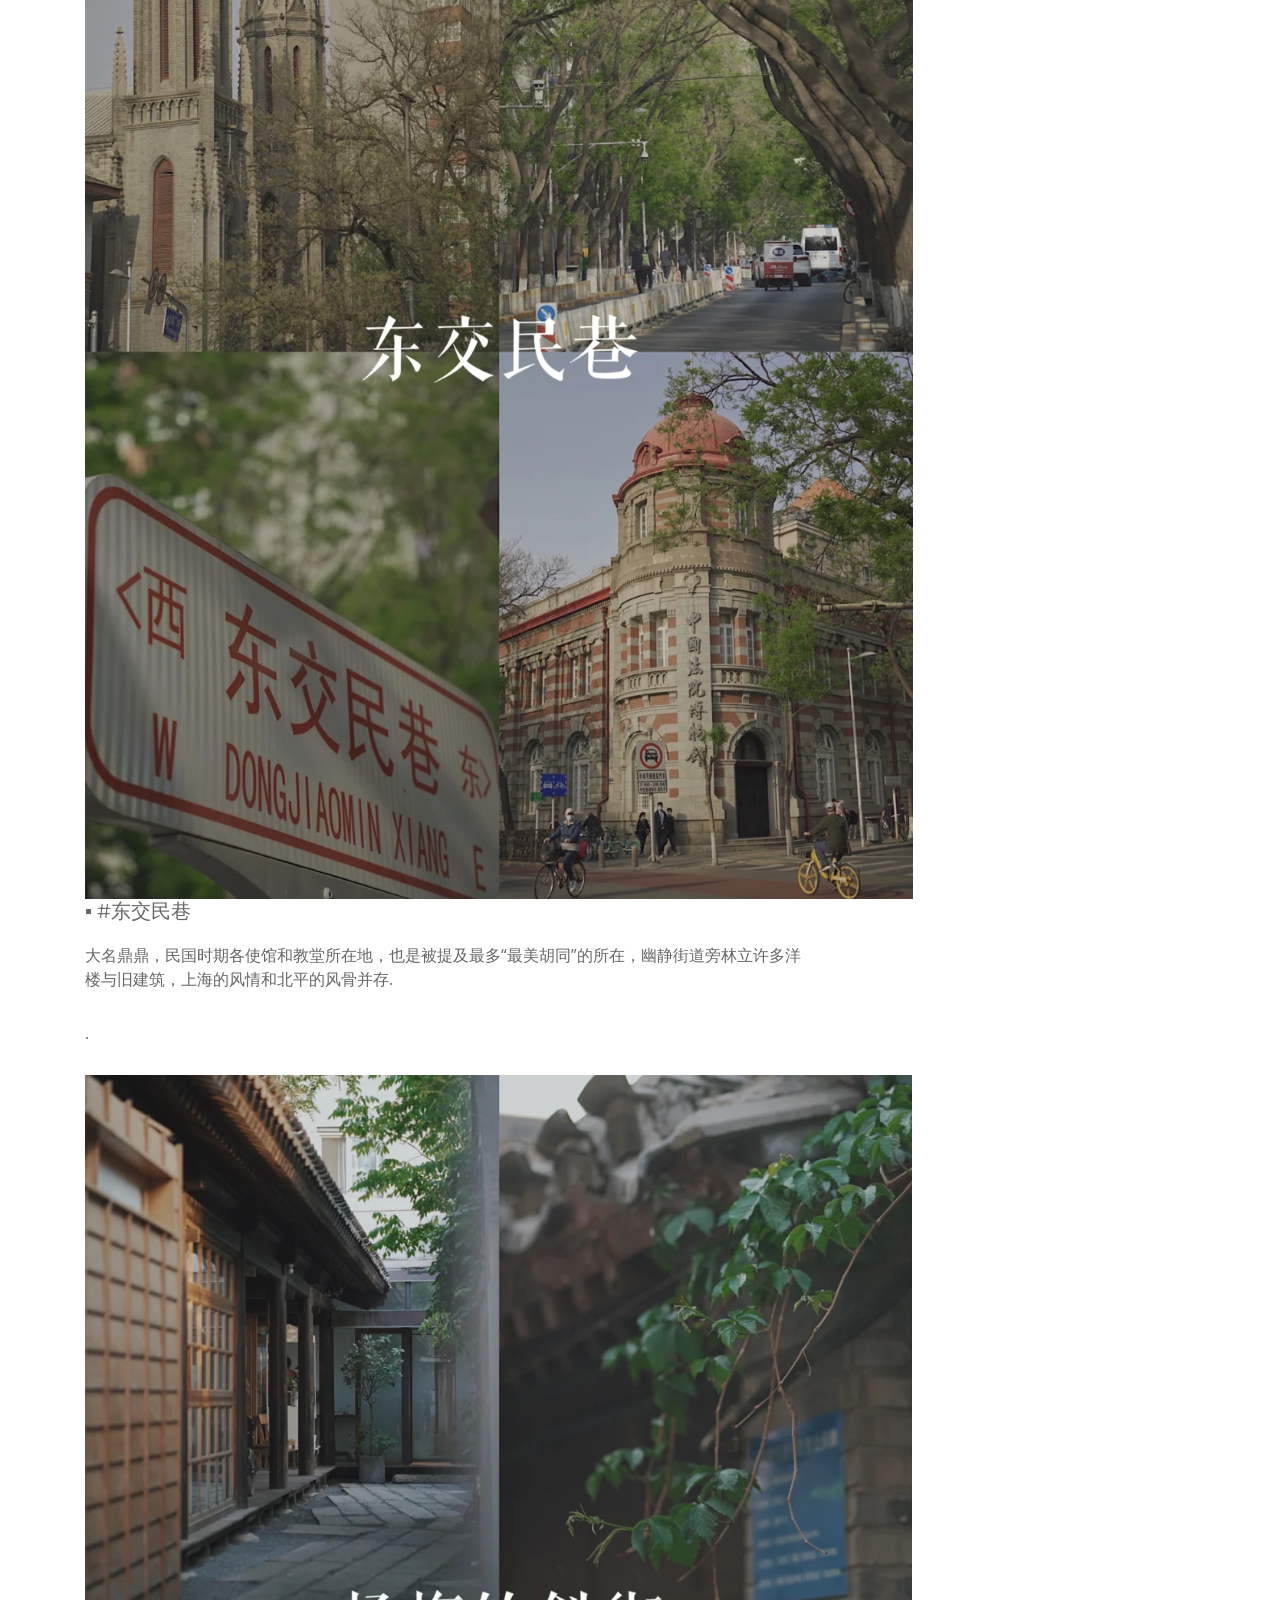
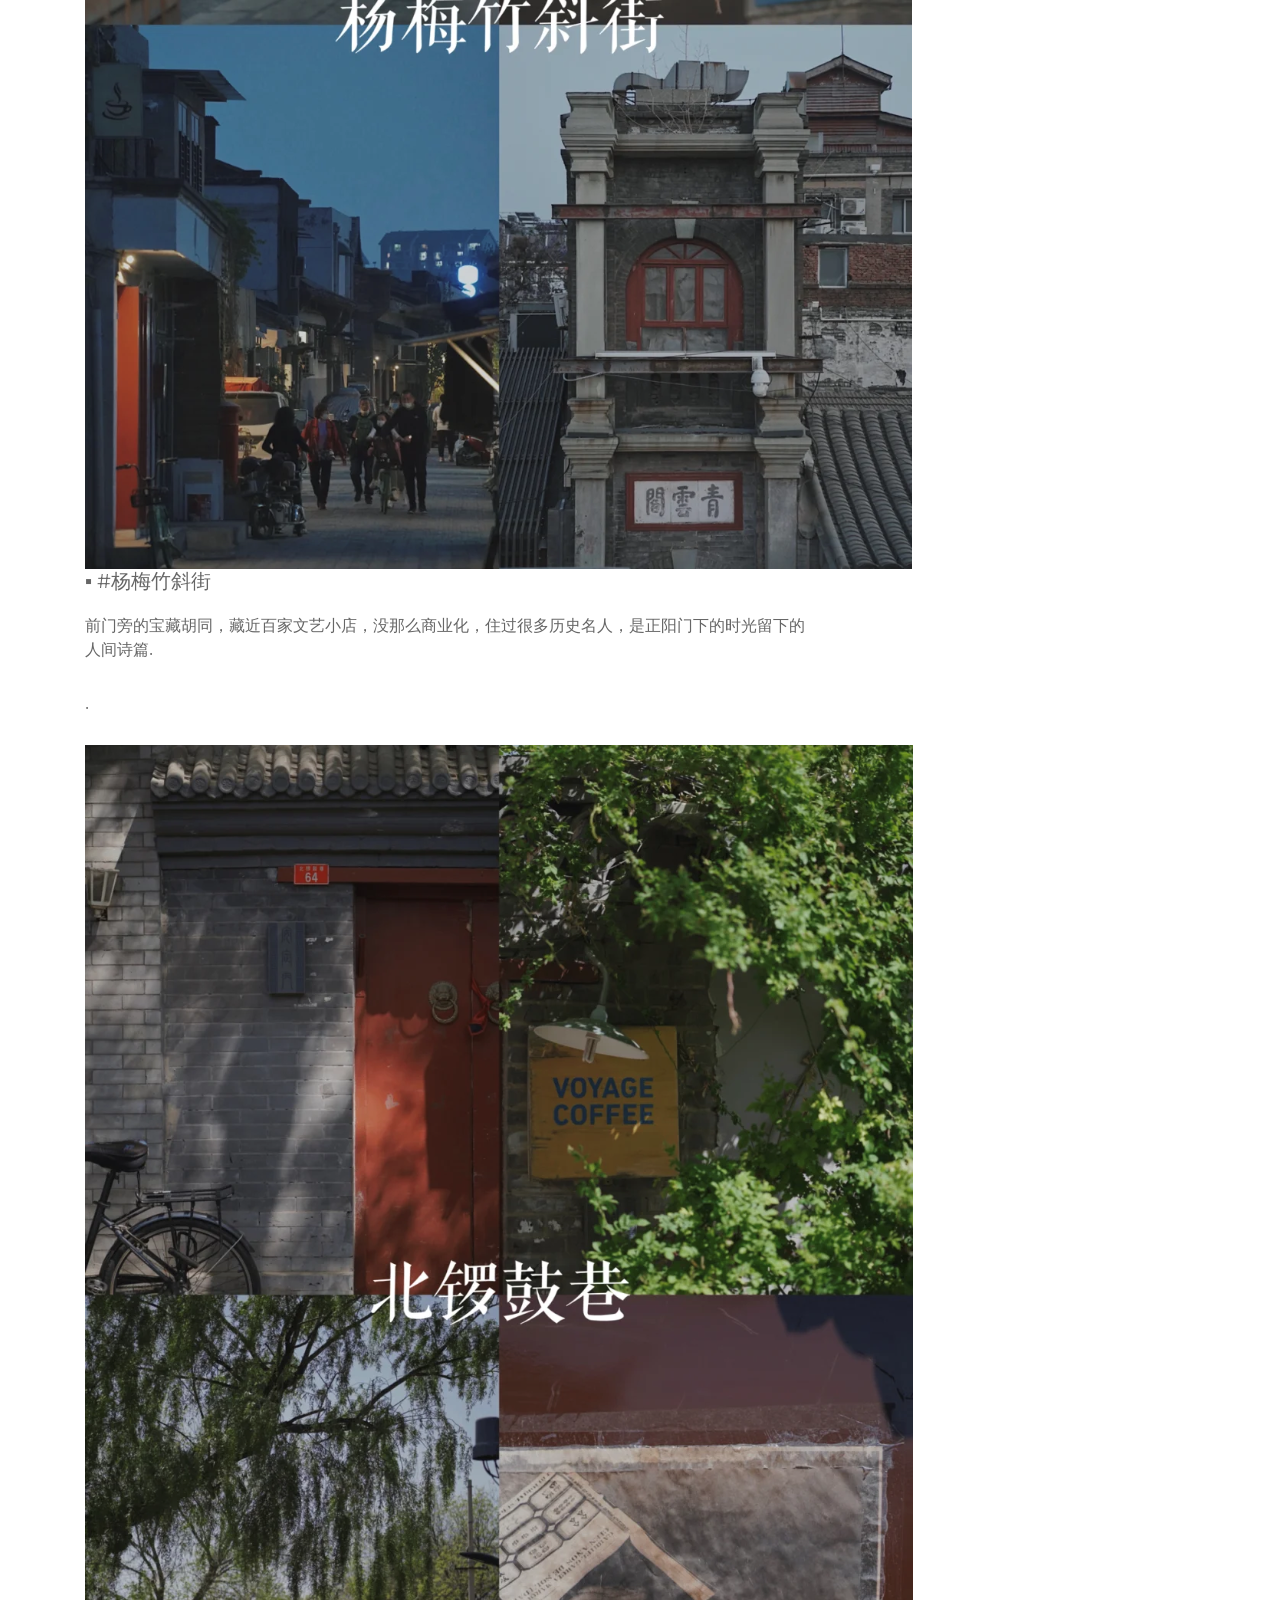
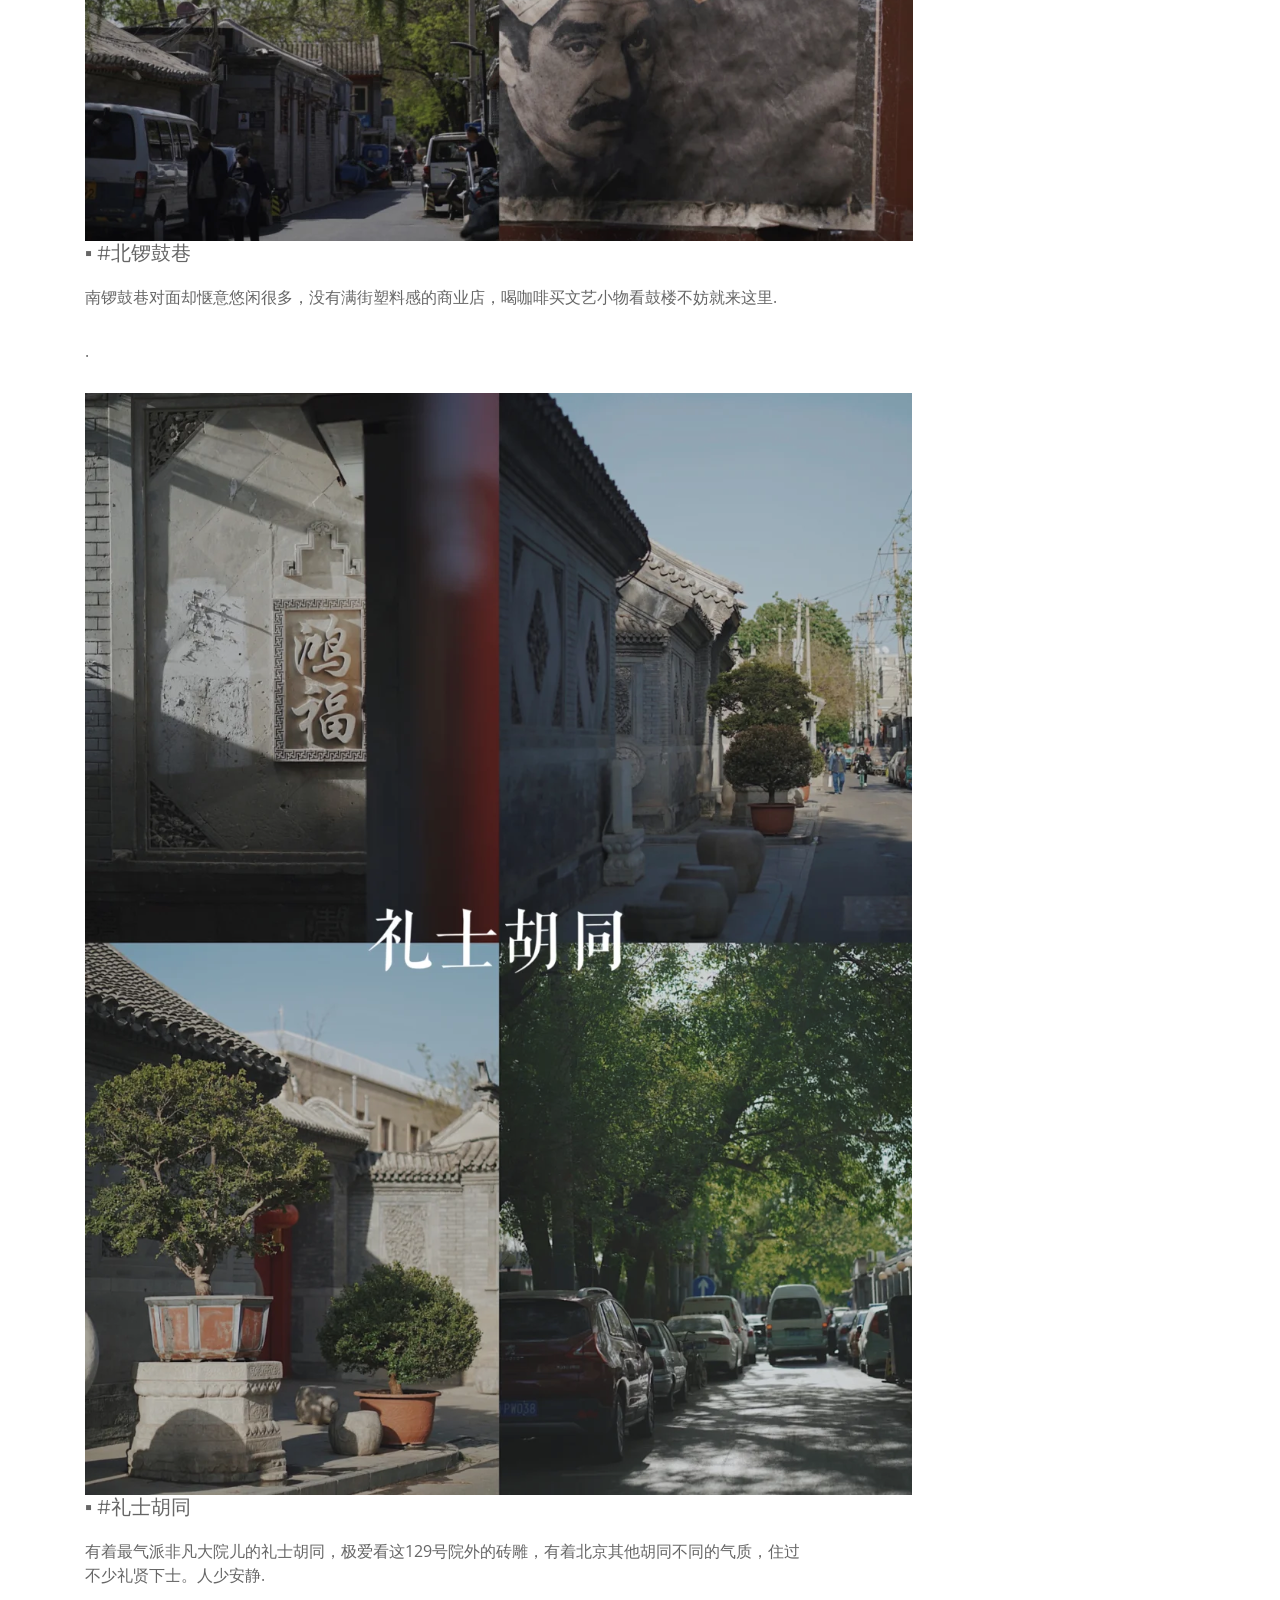
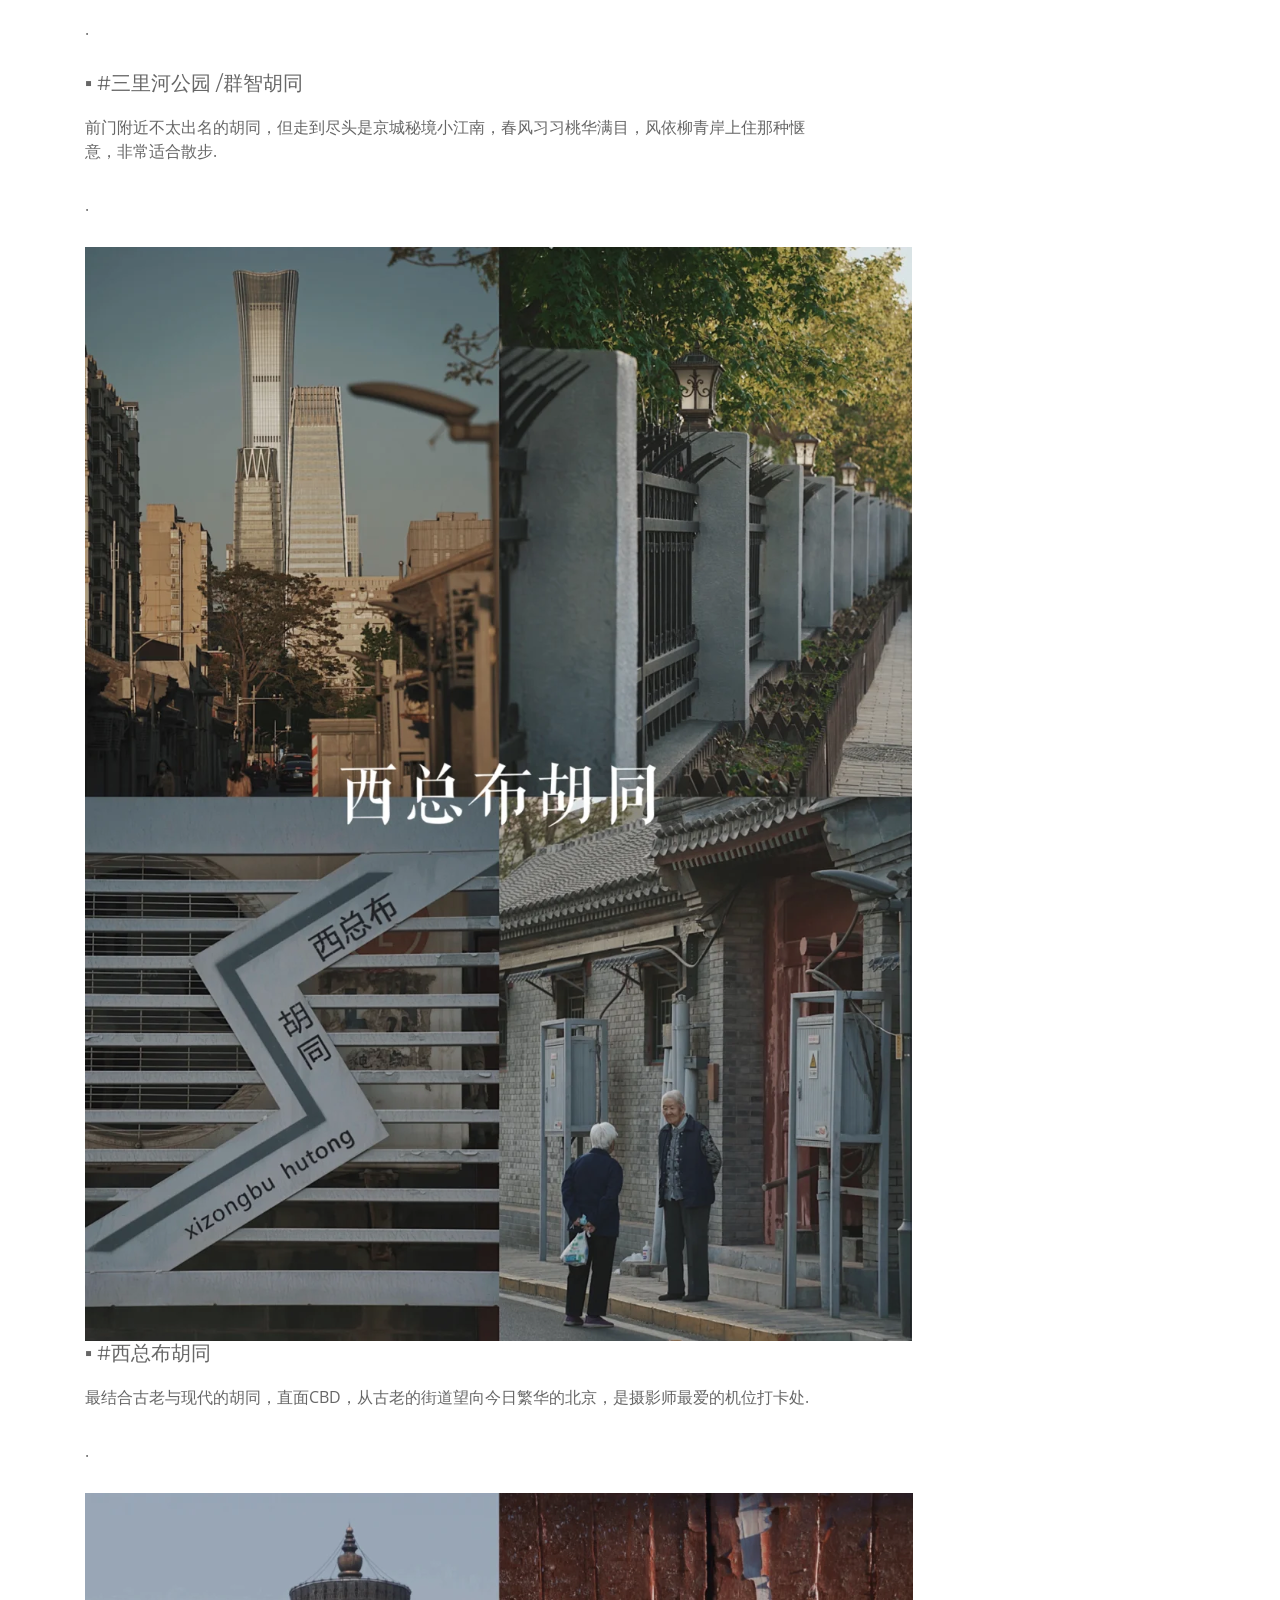
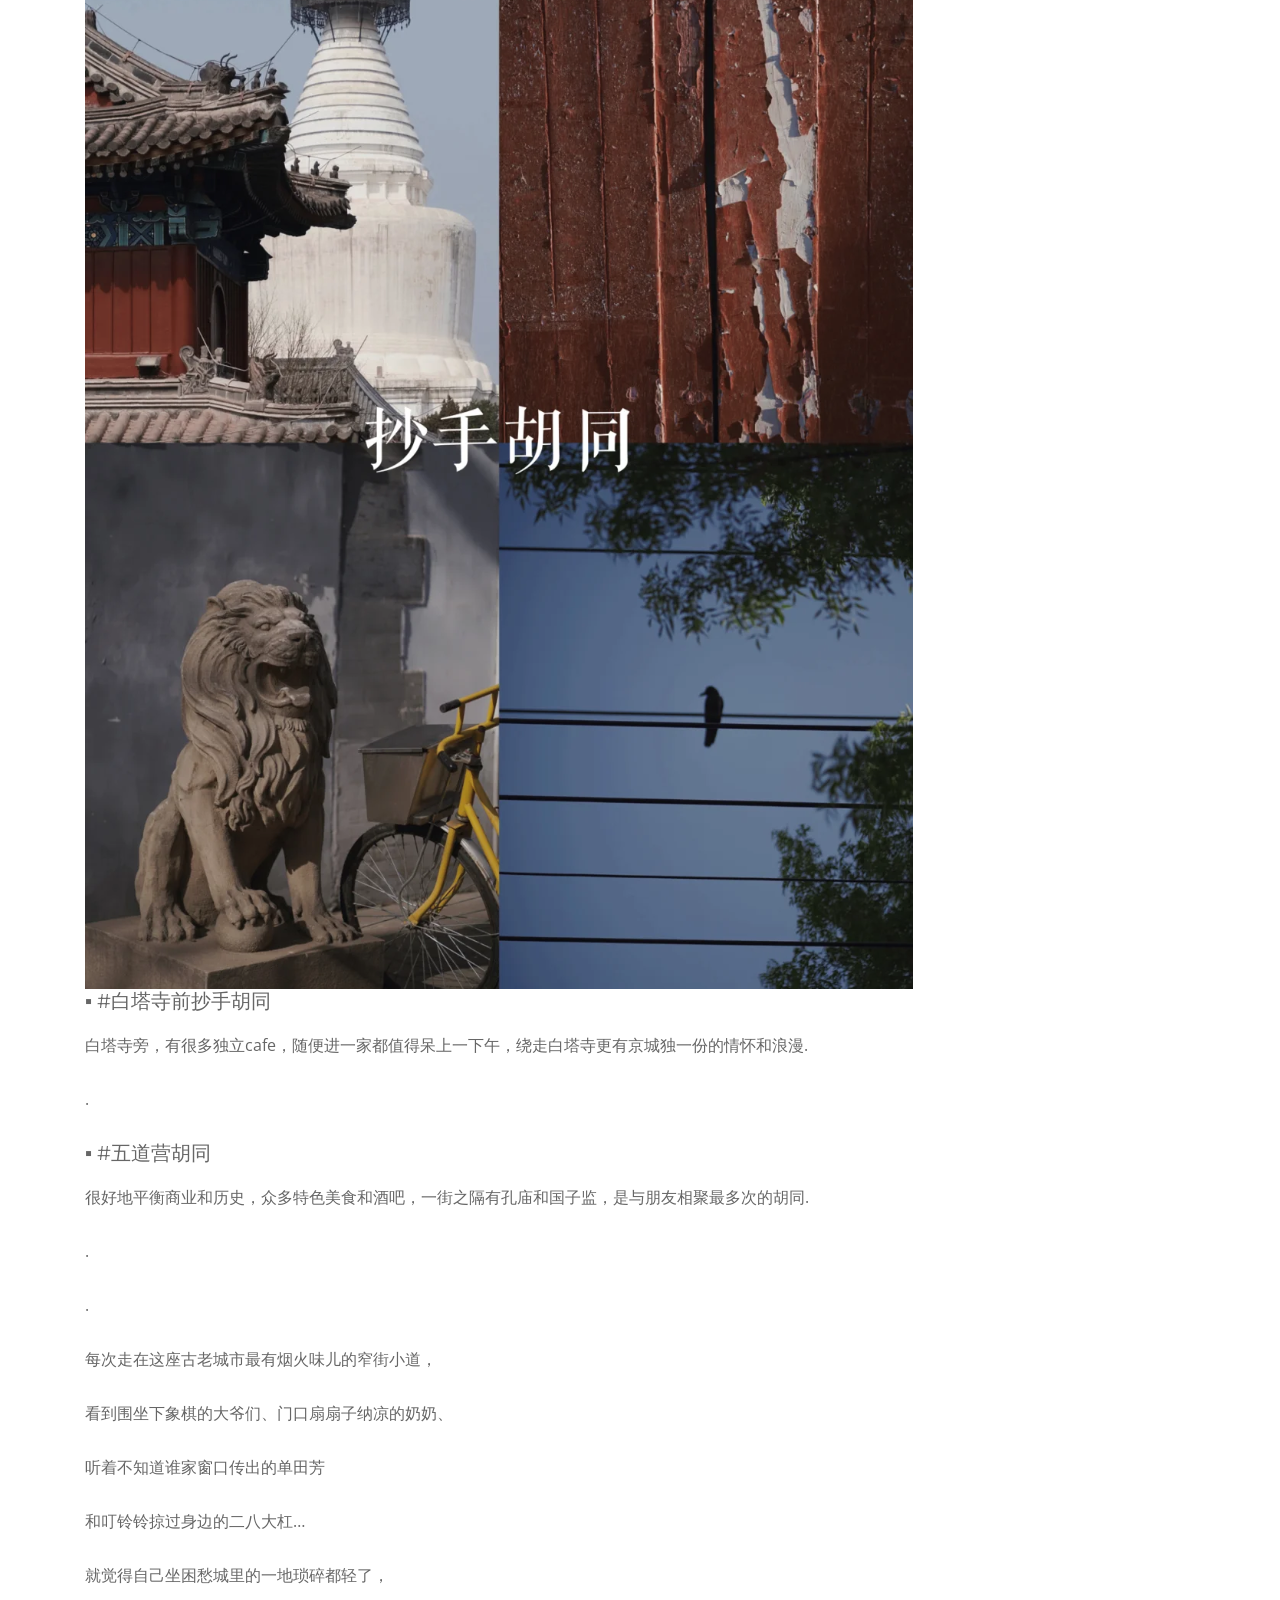
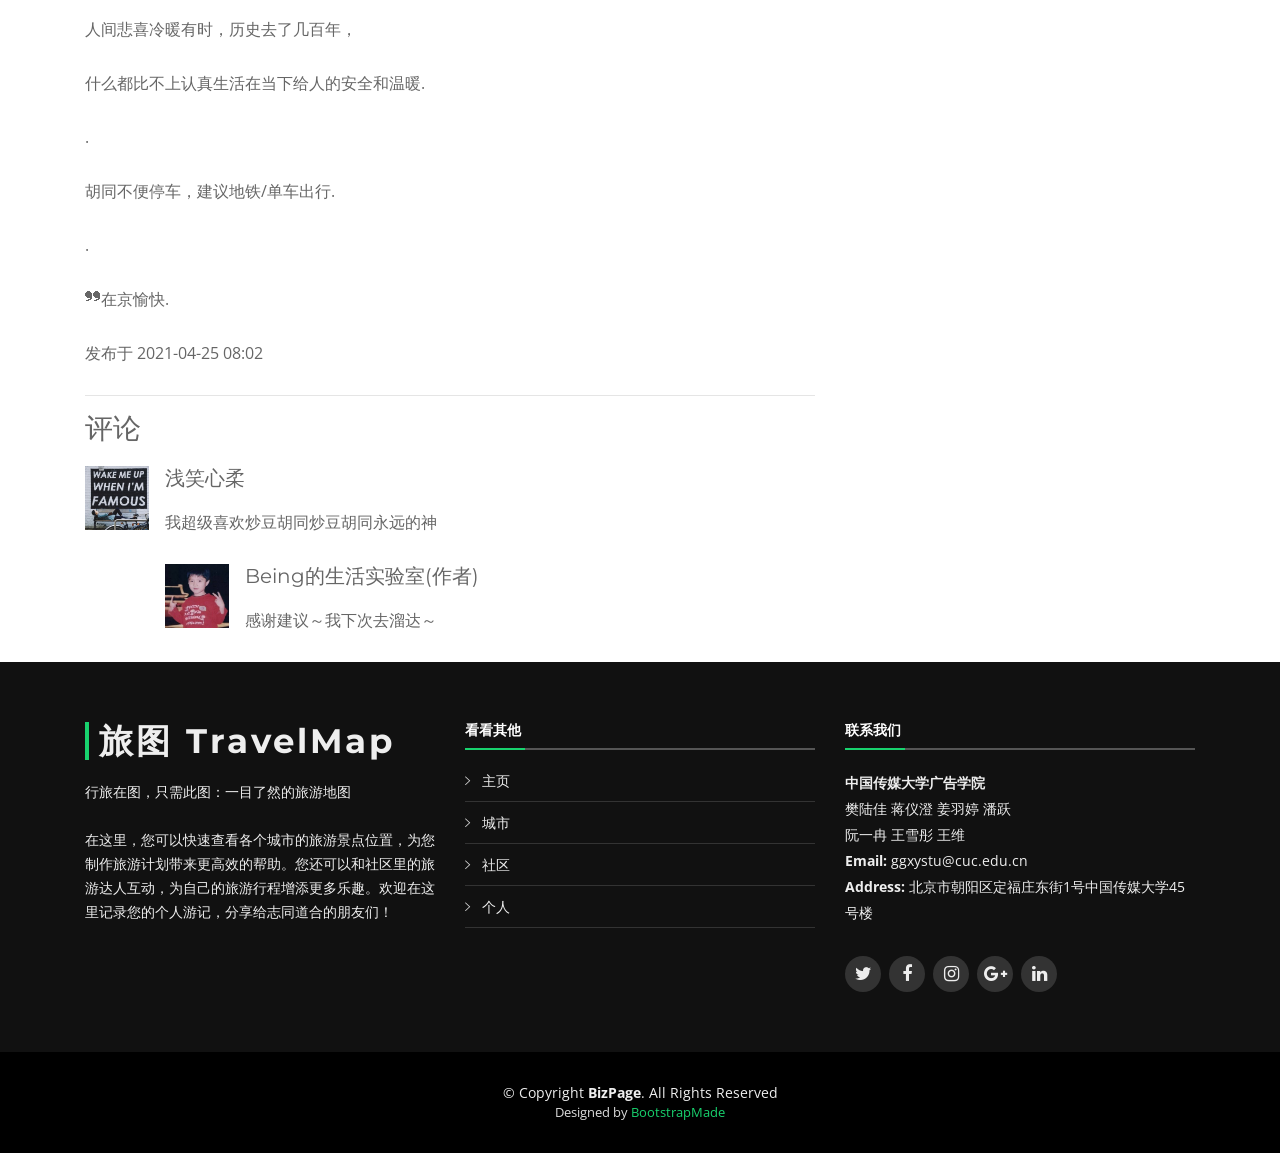
==== commit 0bb2d98b: "1" ====
--- a/finale/index.html
+++ b/finale/index.html
@@ -99,7 +99,7 @@
           <h2>「旅」北京十大胡同漫步地图｜京城的人间烟火</h2>
           <hr>
           <img src="assets/img/articlepics/hutongmap.PNG">
-
+          <br><br>
           <h4>● 北京胡同漫步地图 ●</h4>
 
           <p>在北京生活的这十来年间，</p>
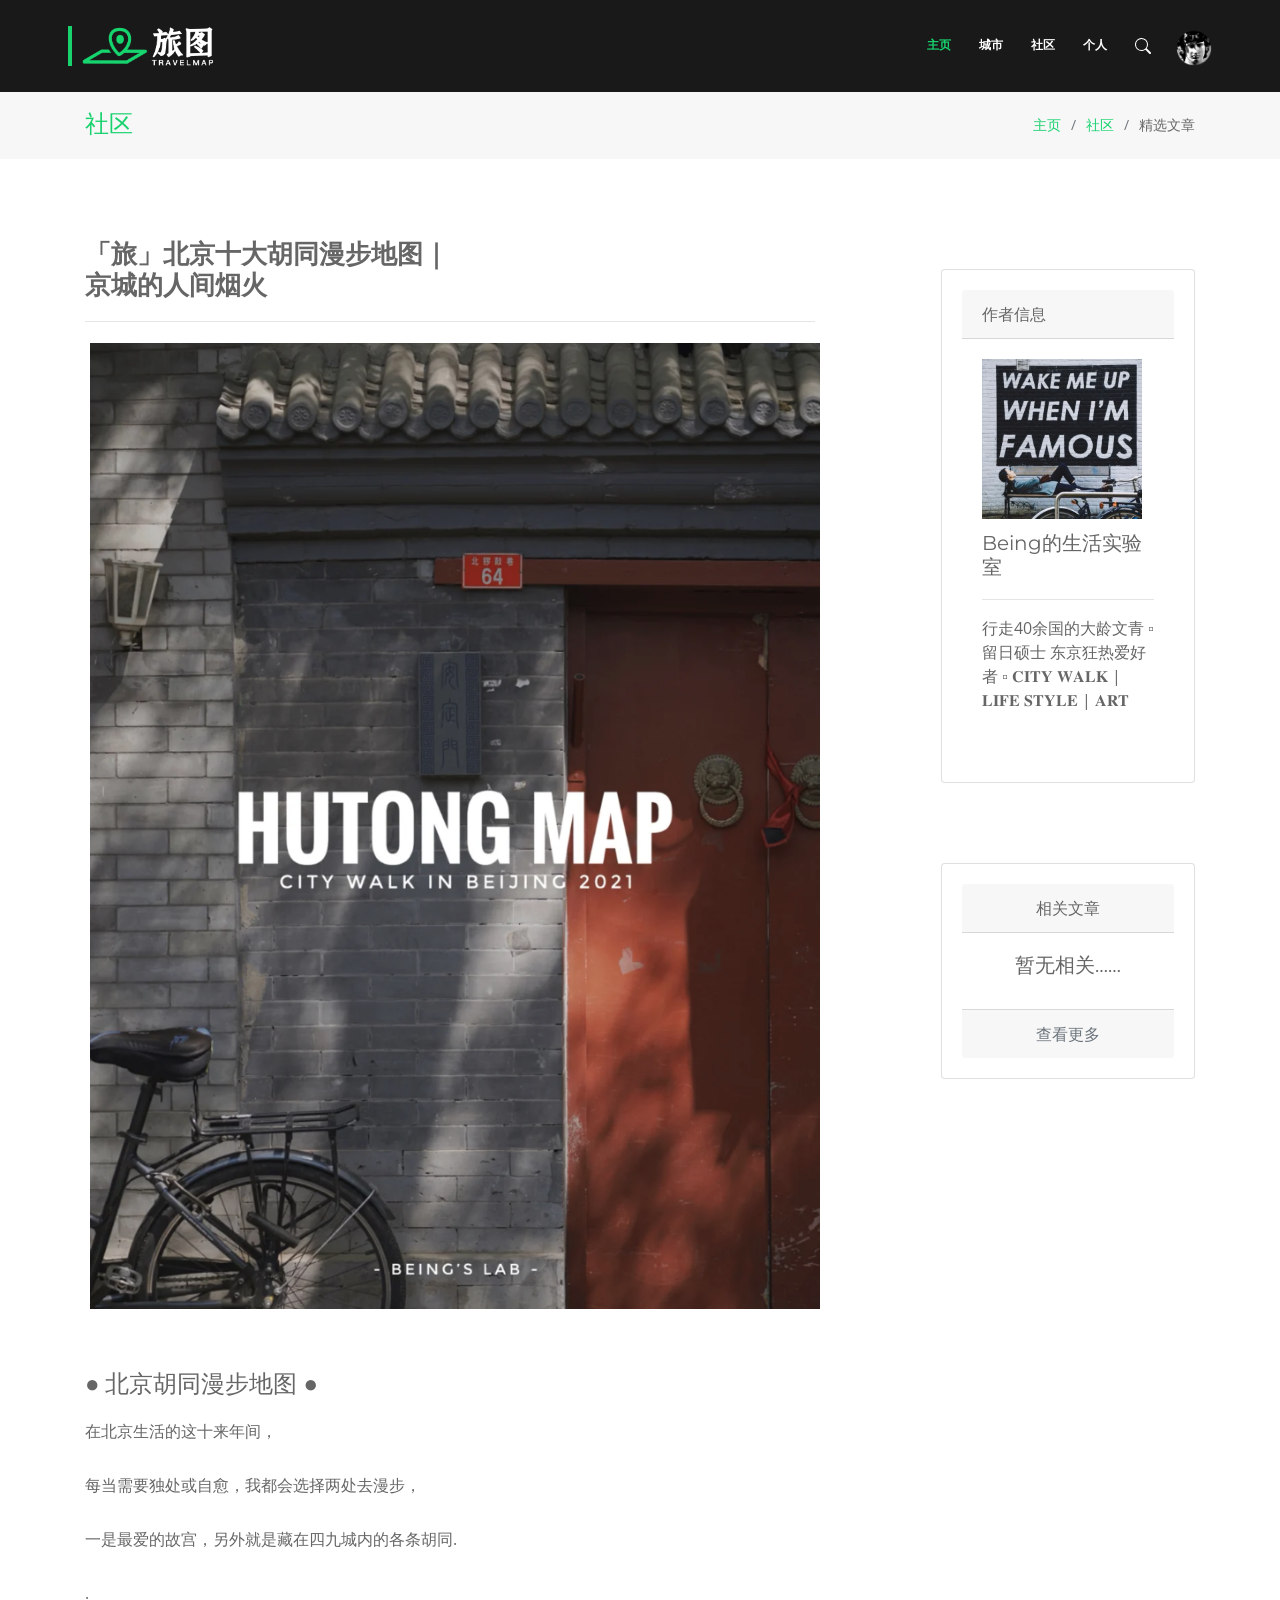
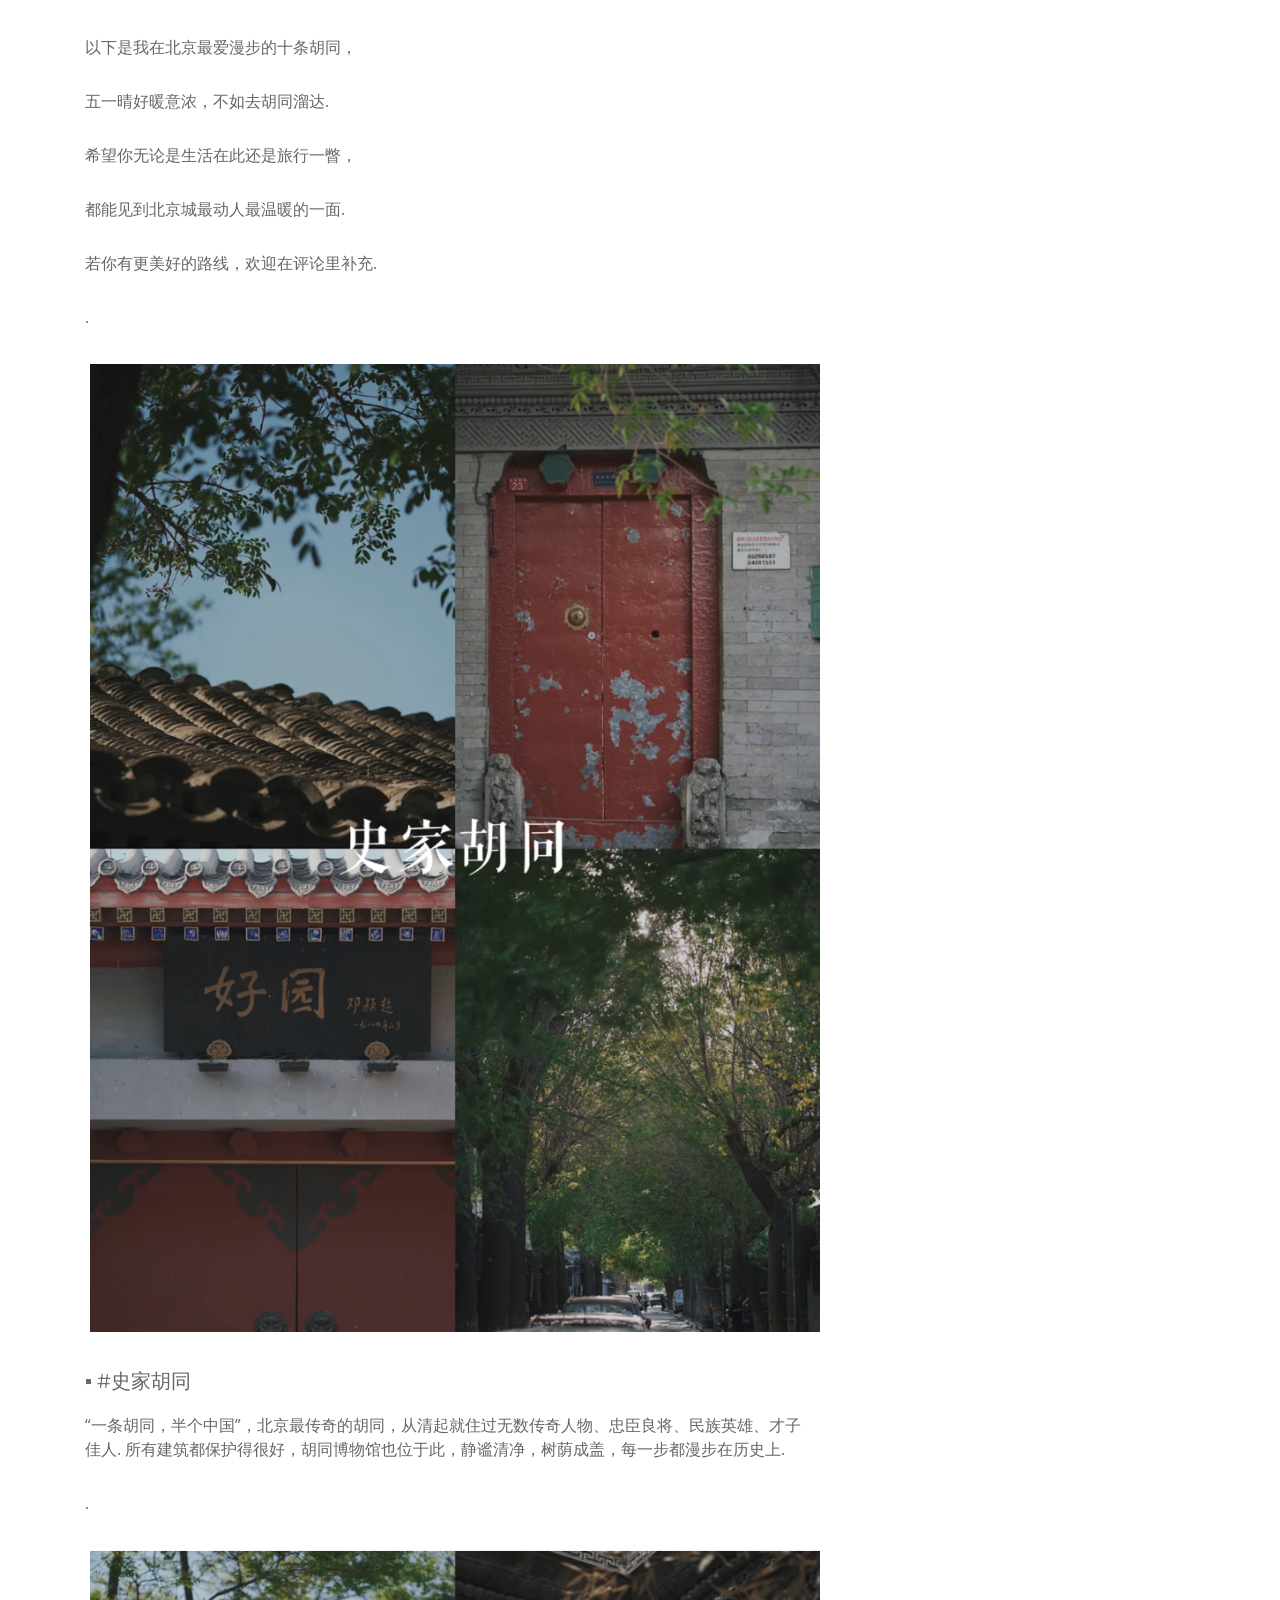
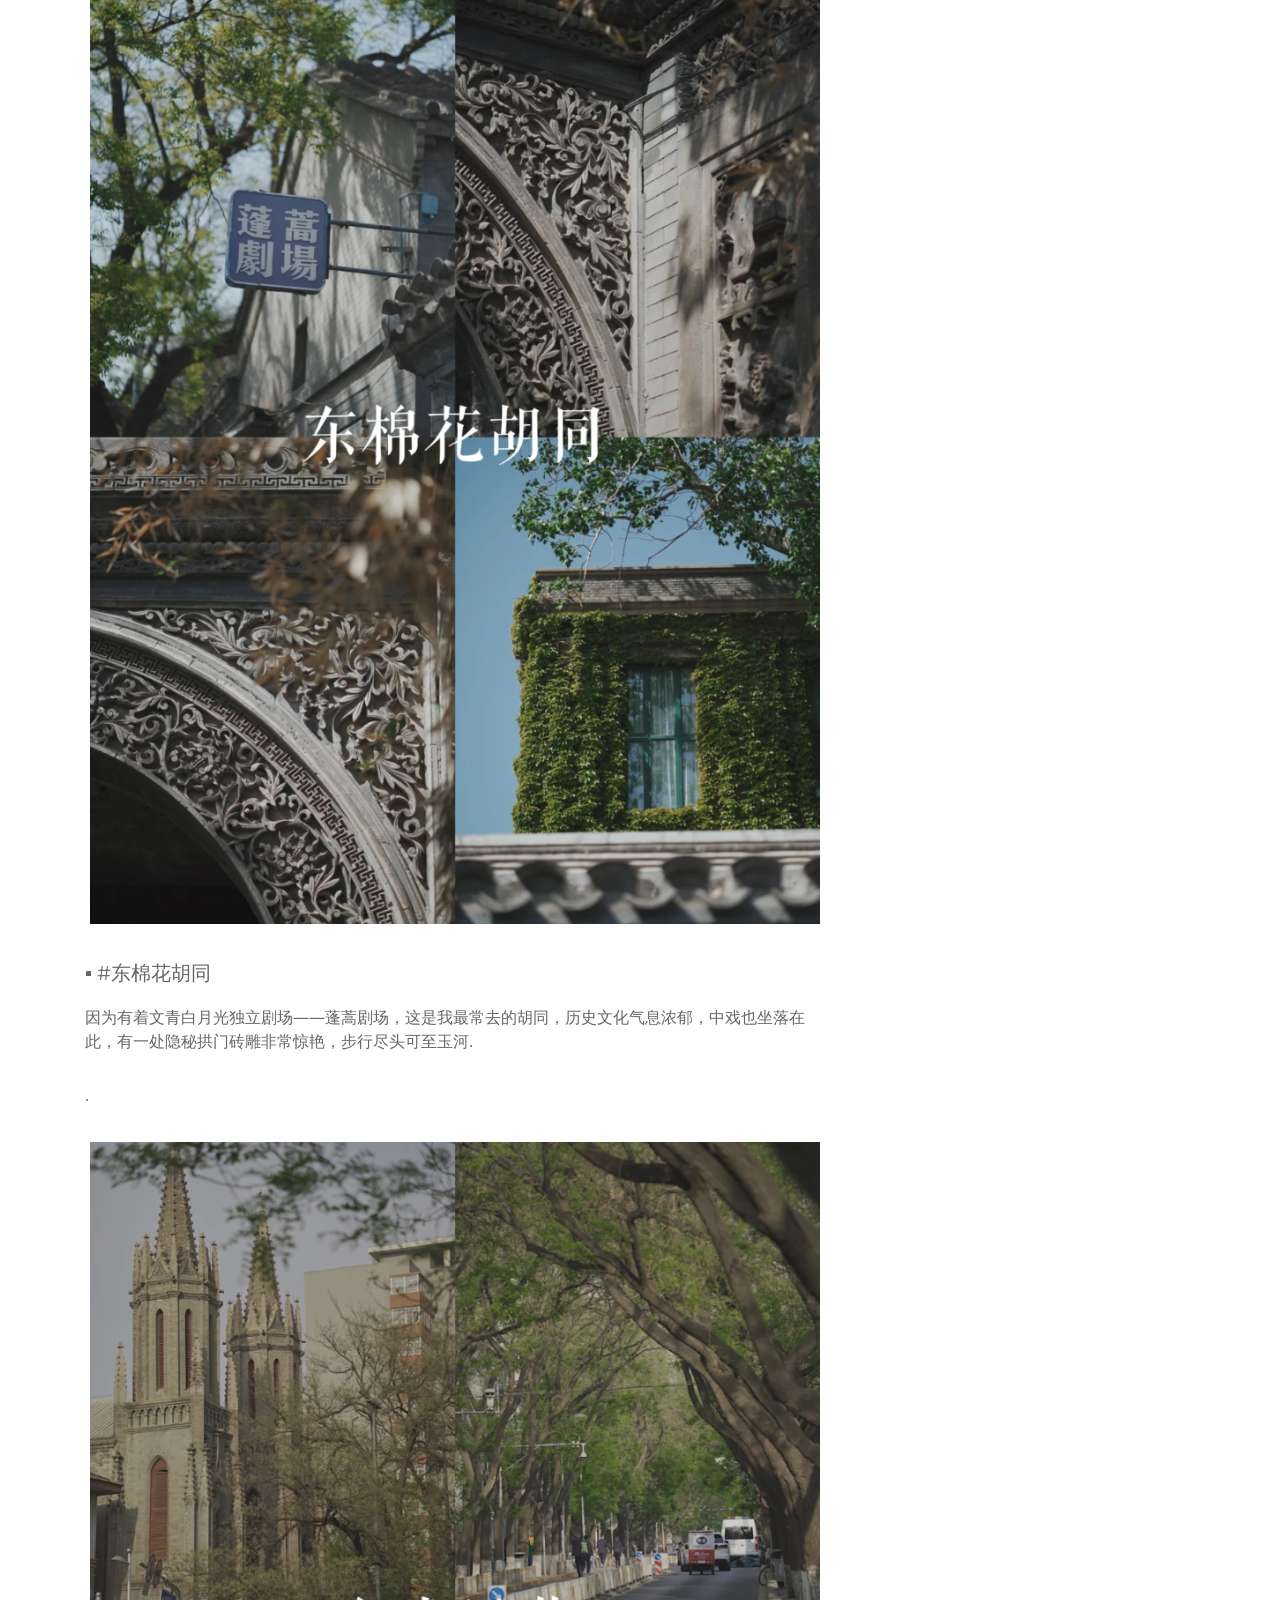
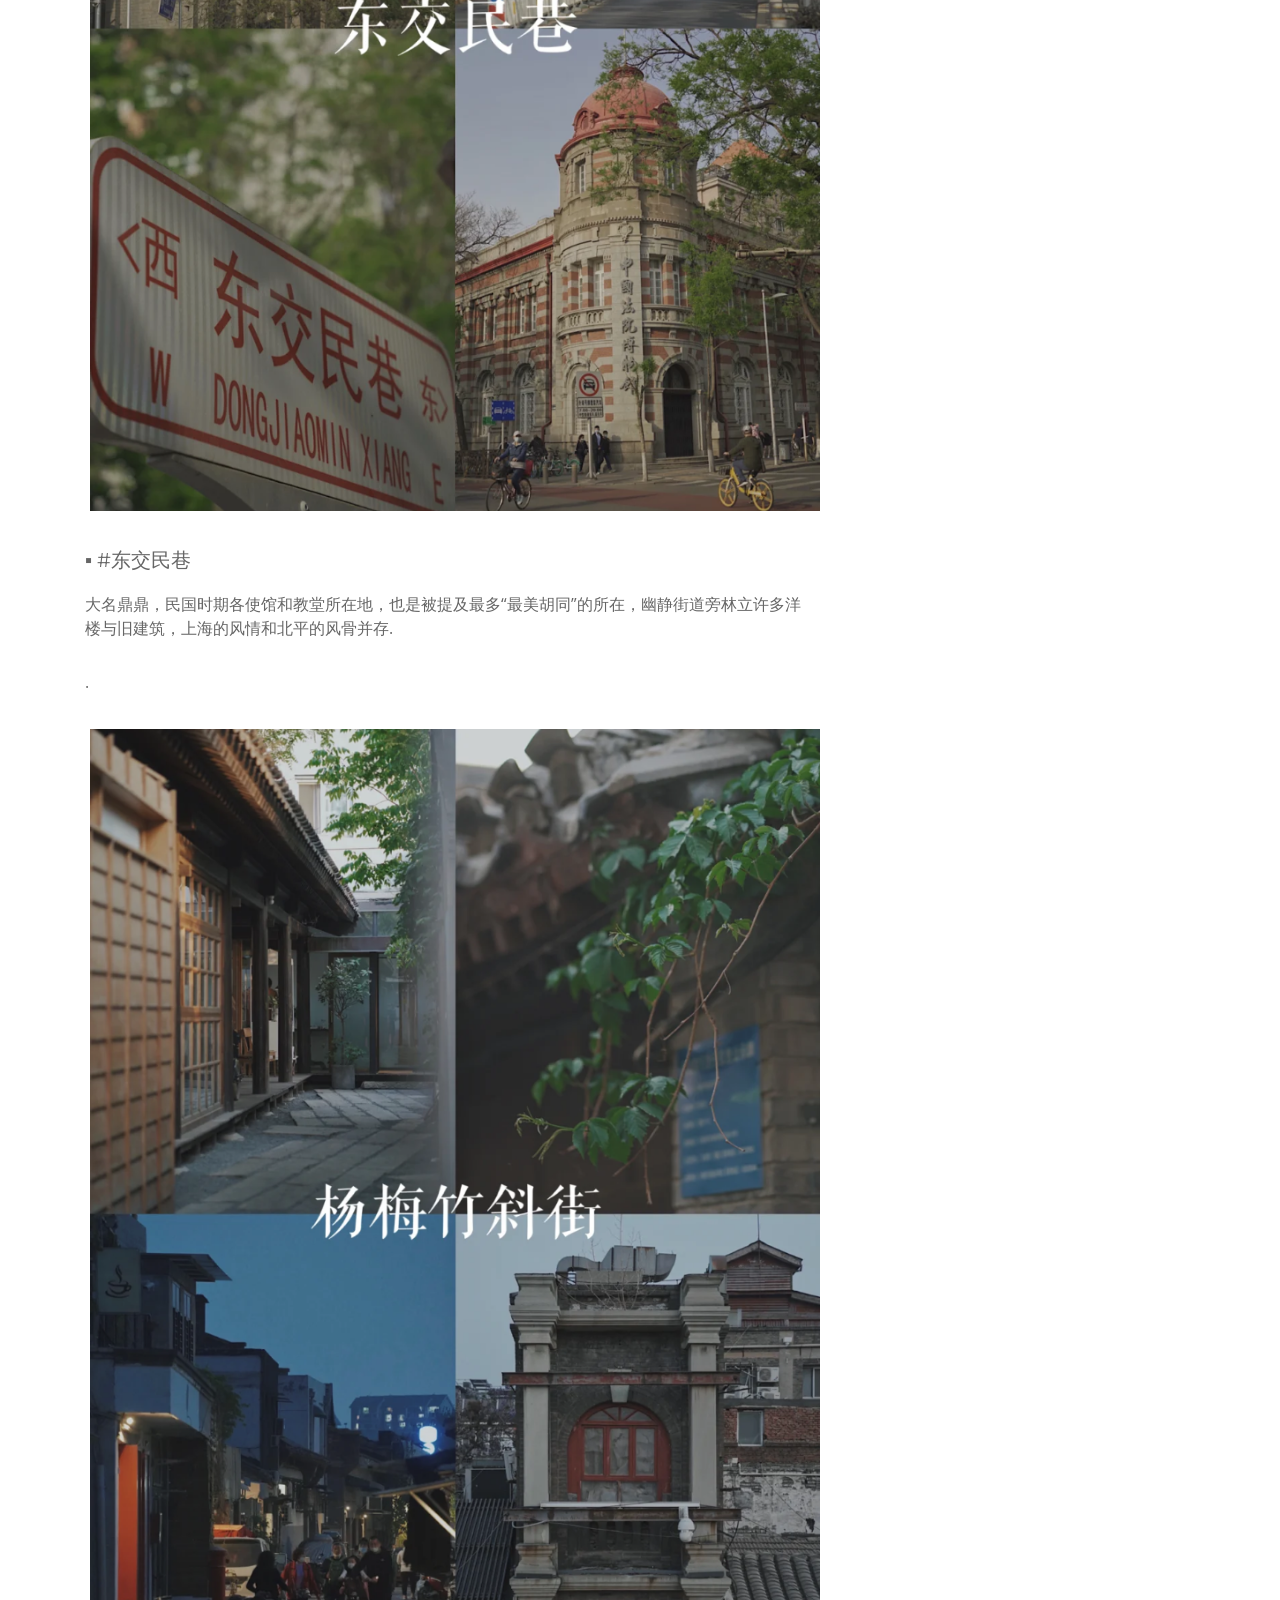
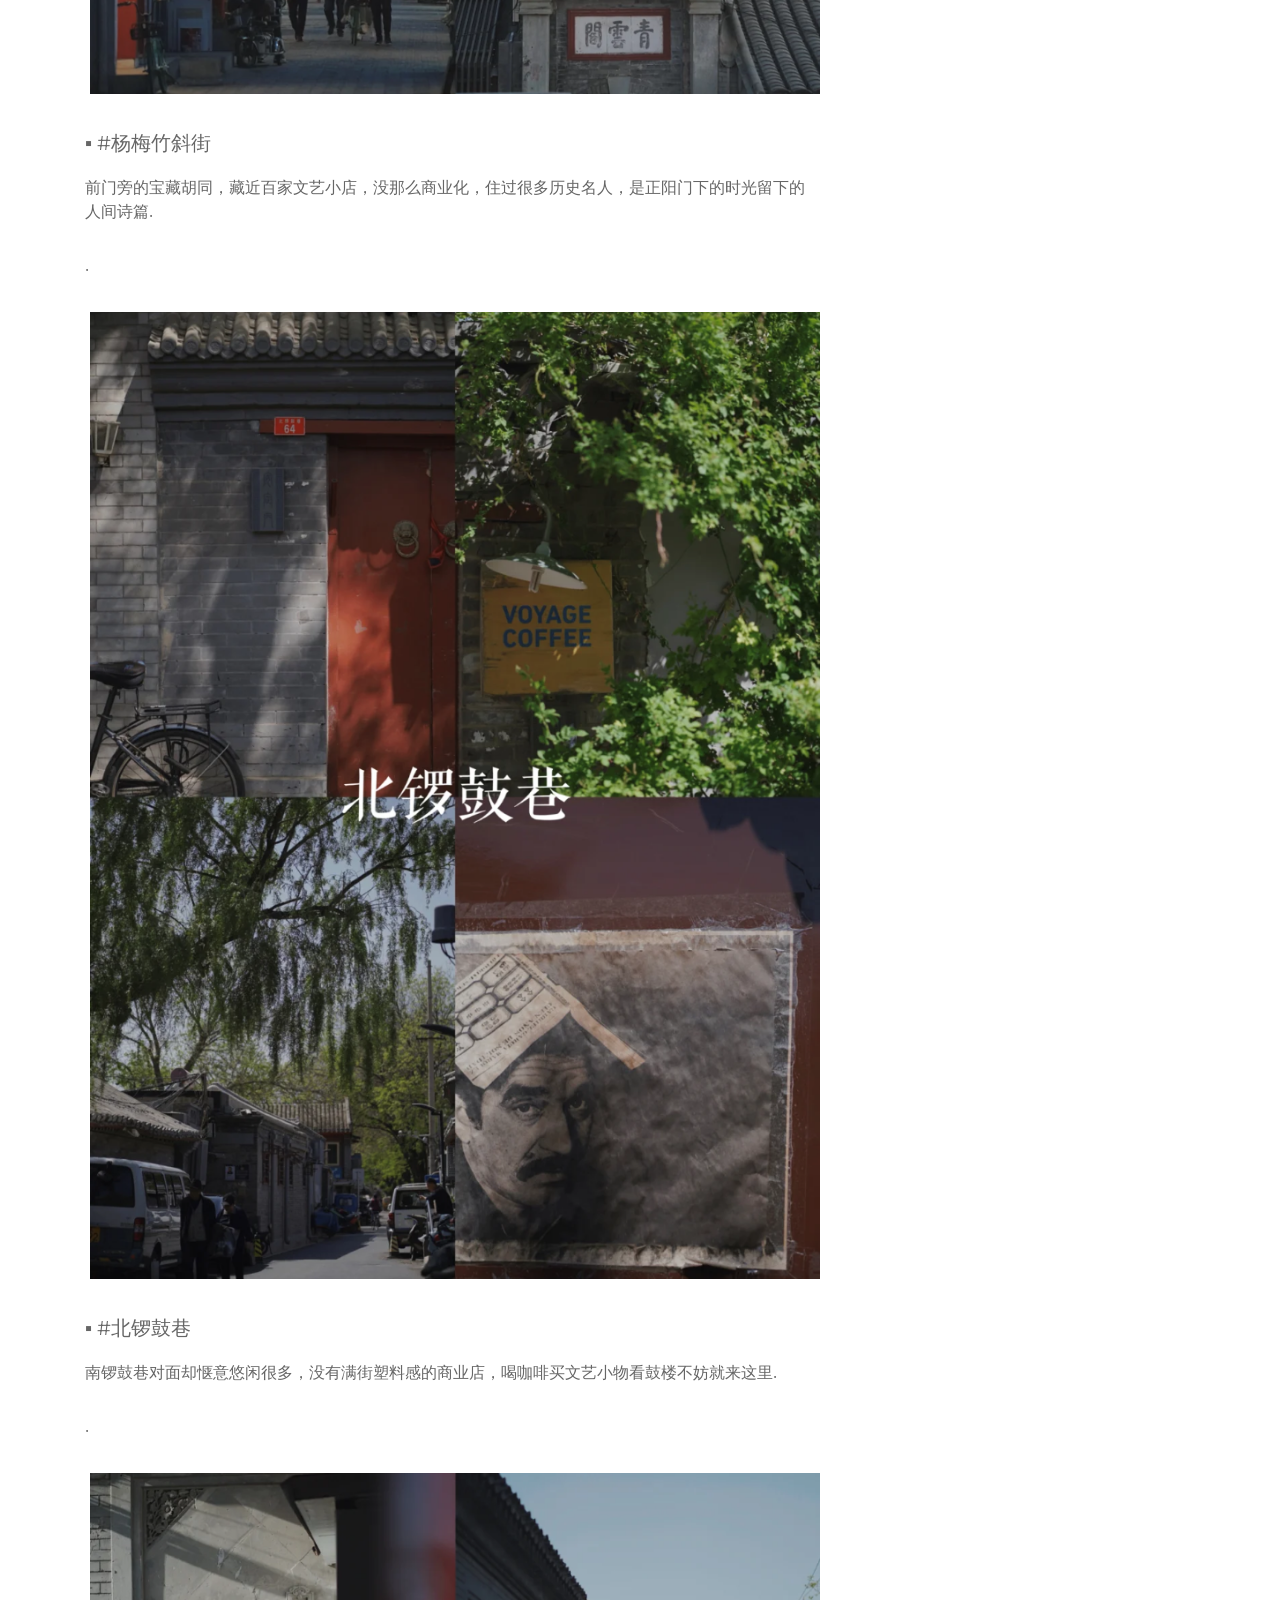
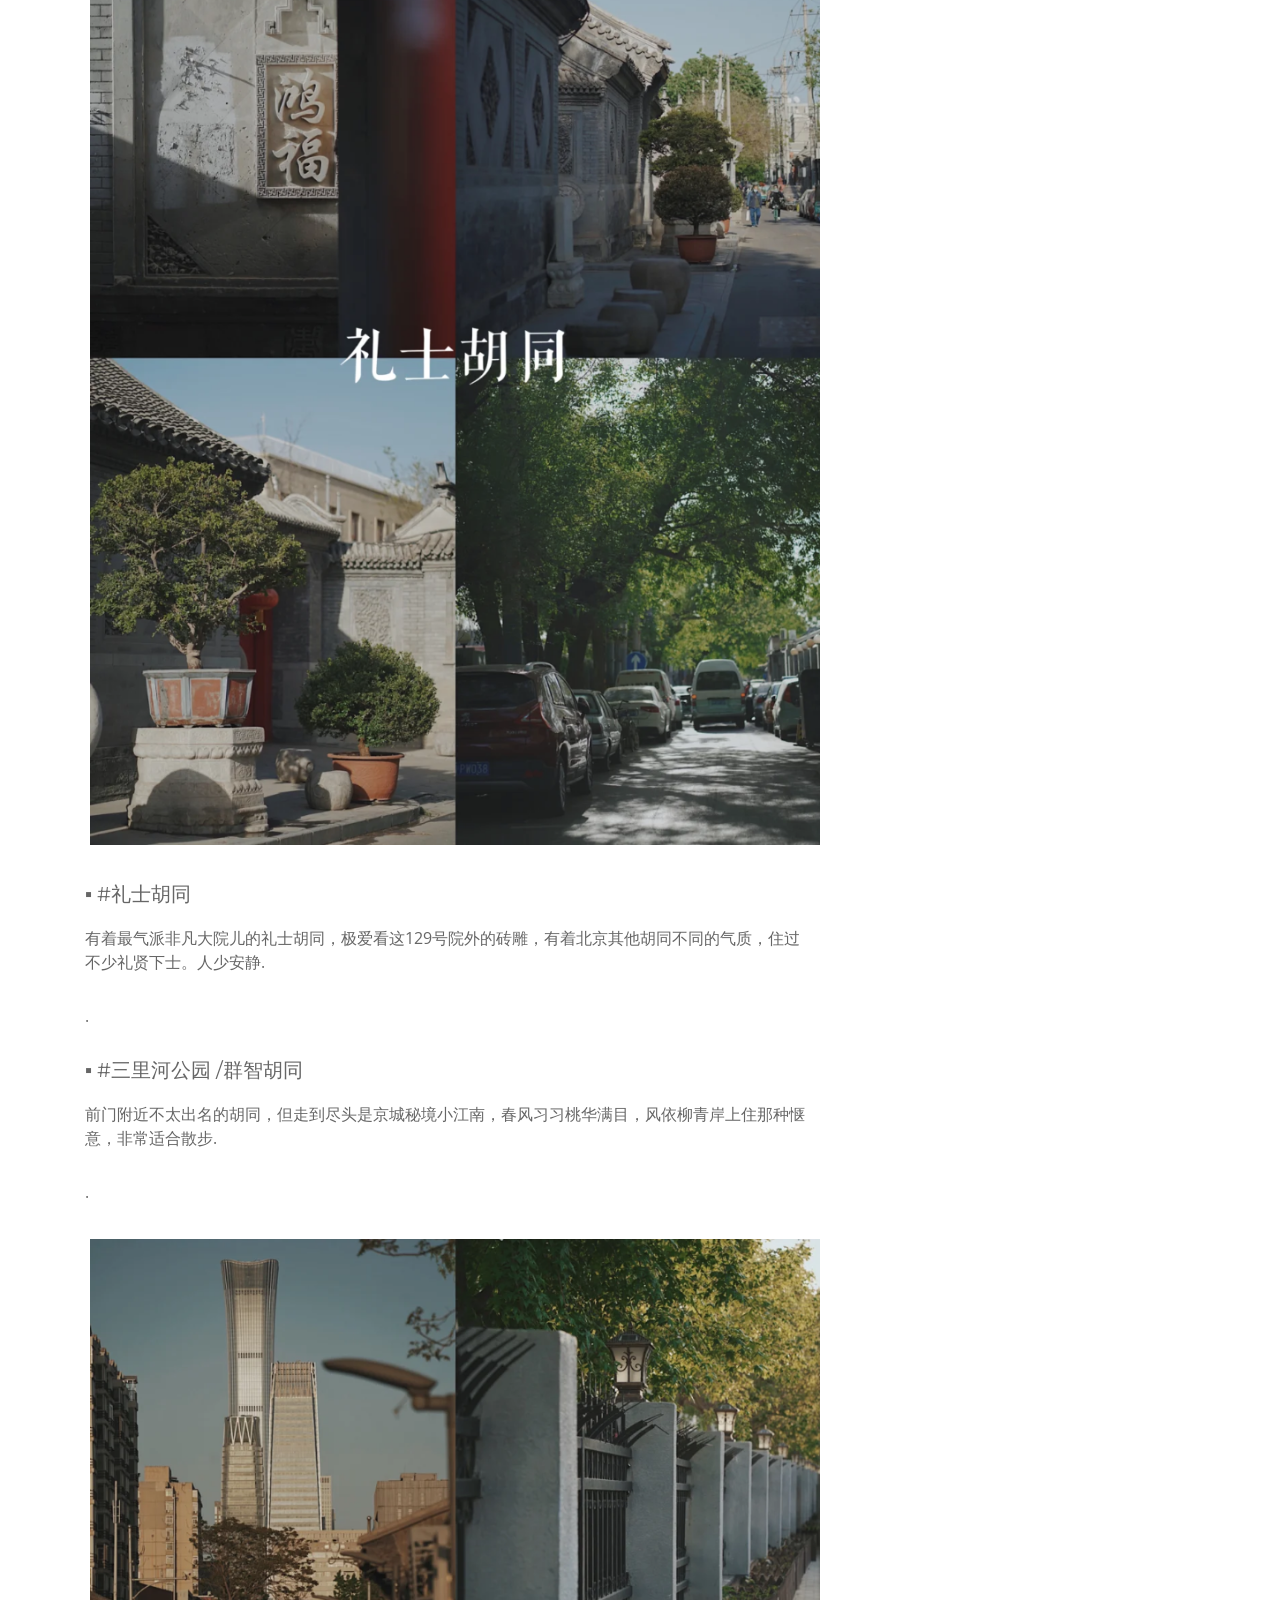
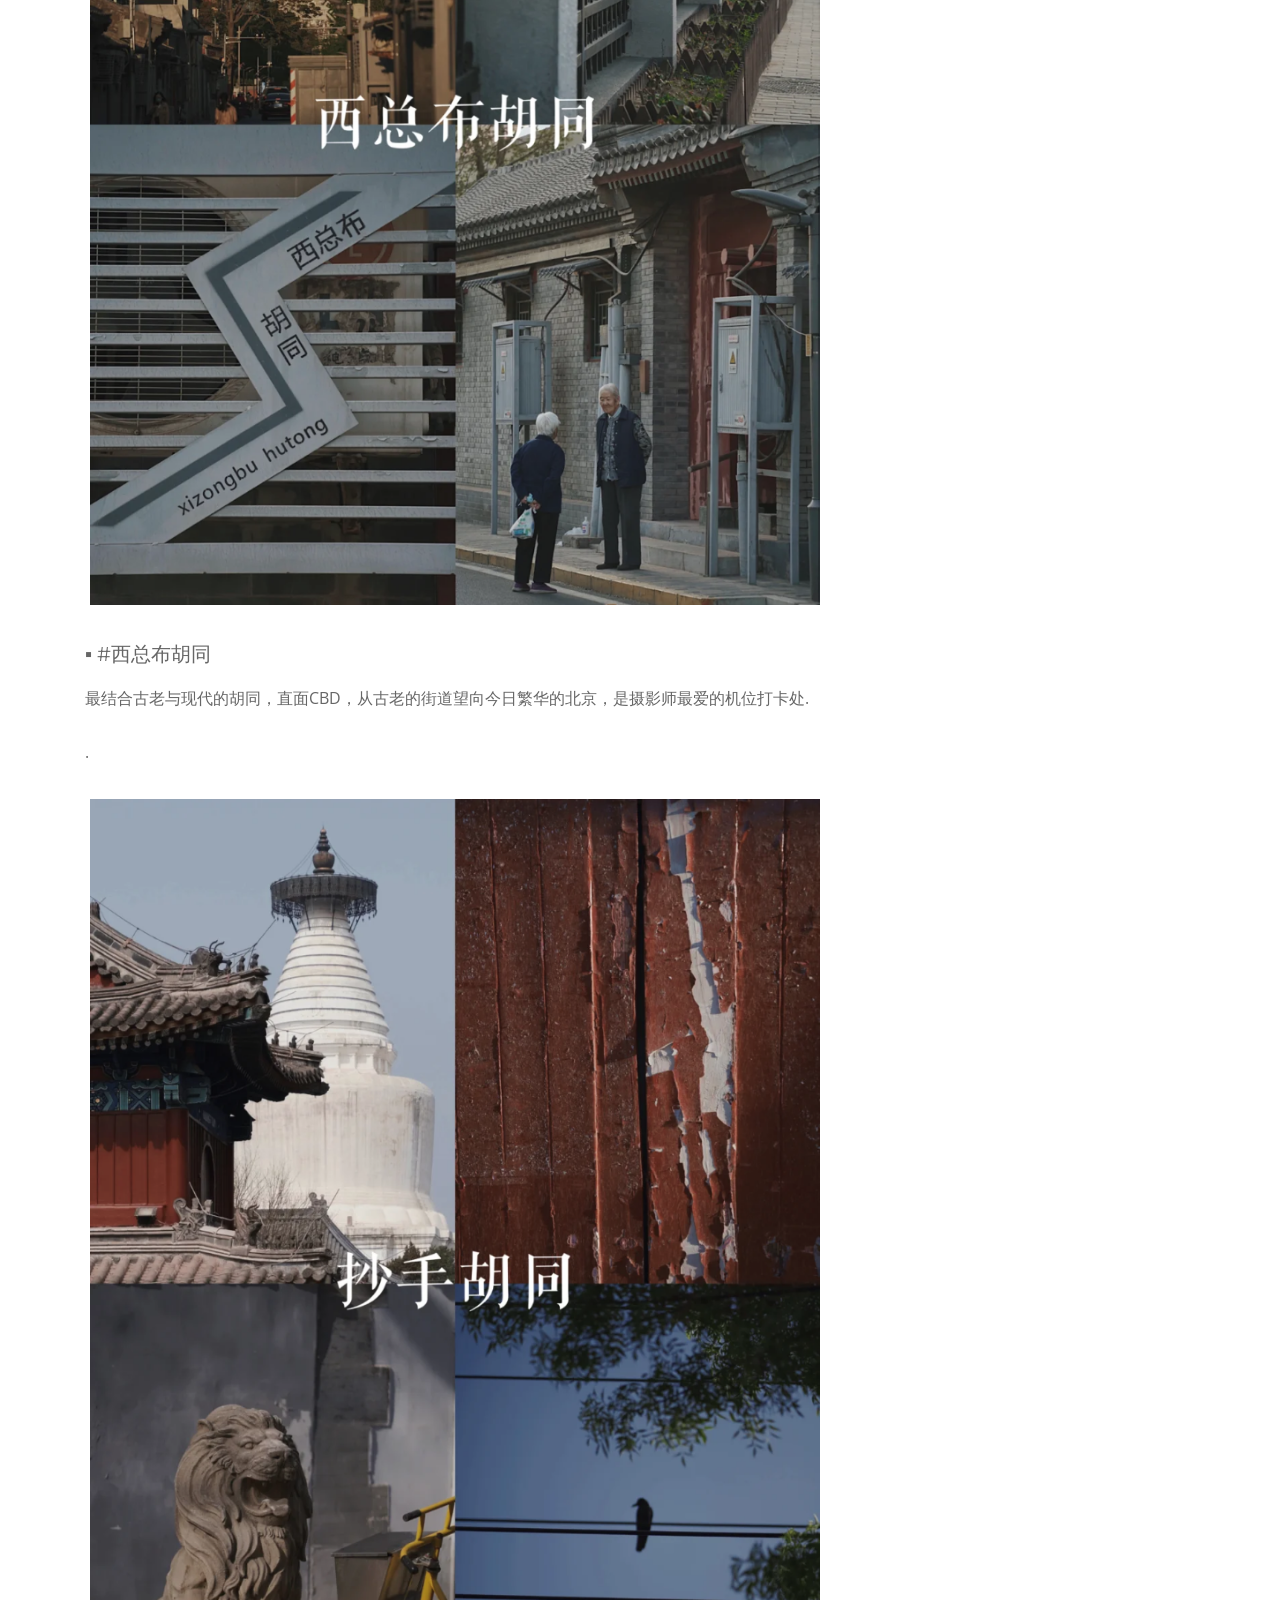
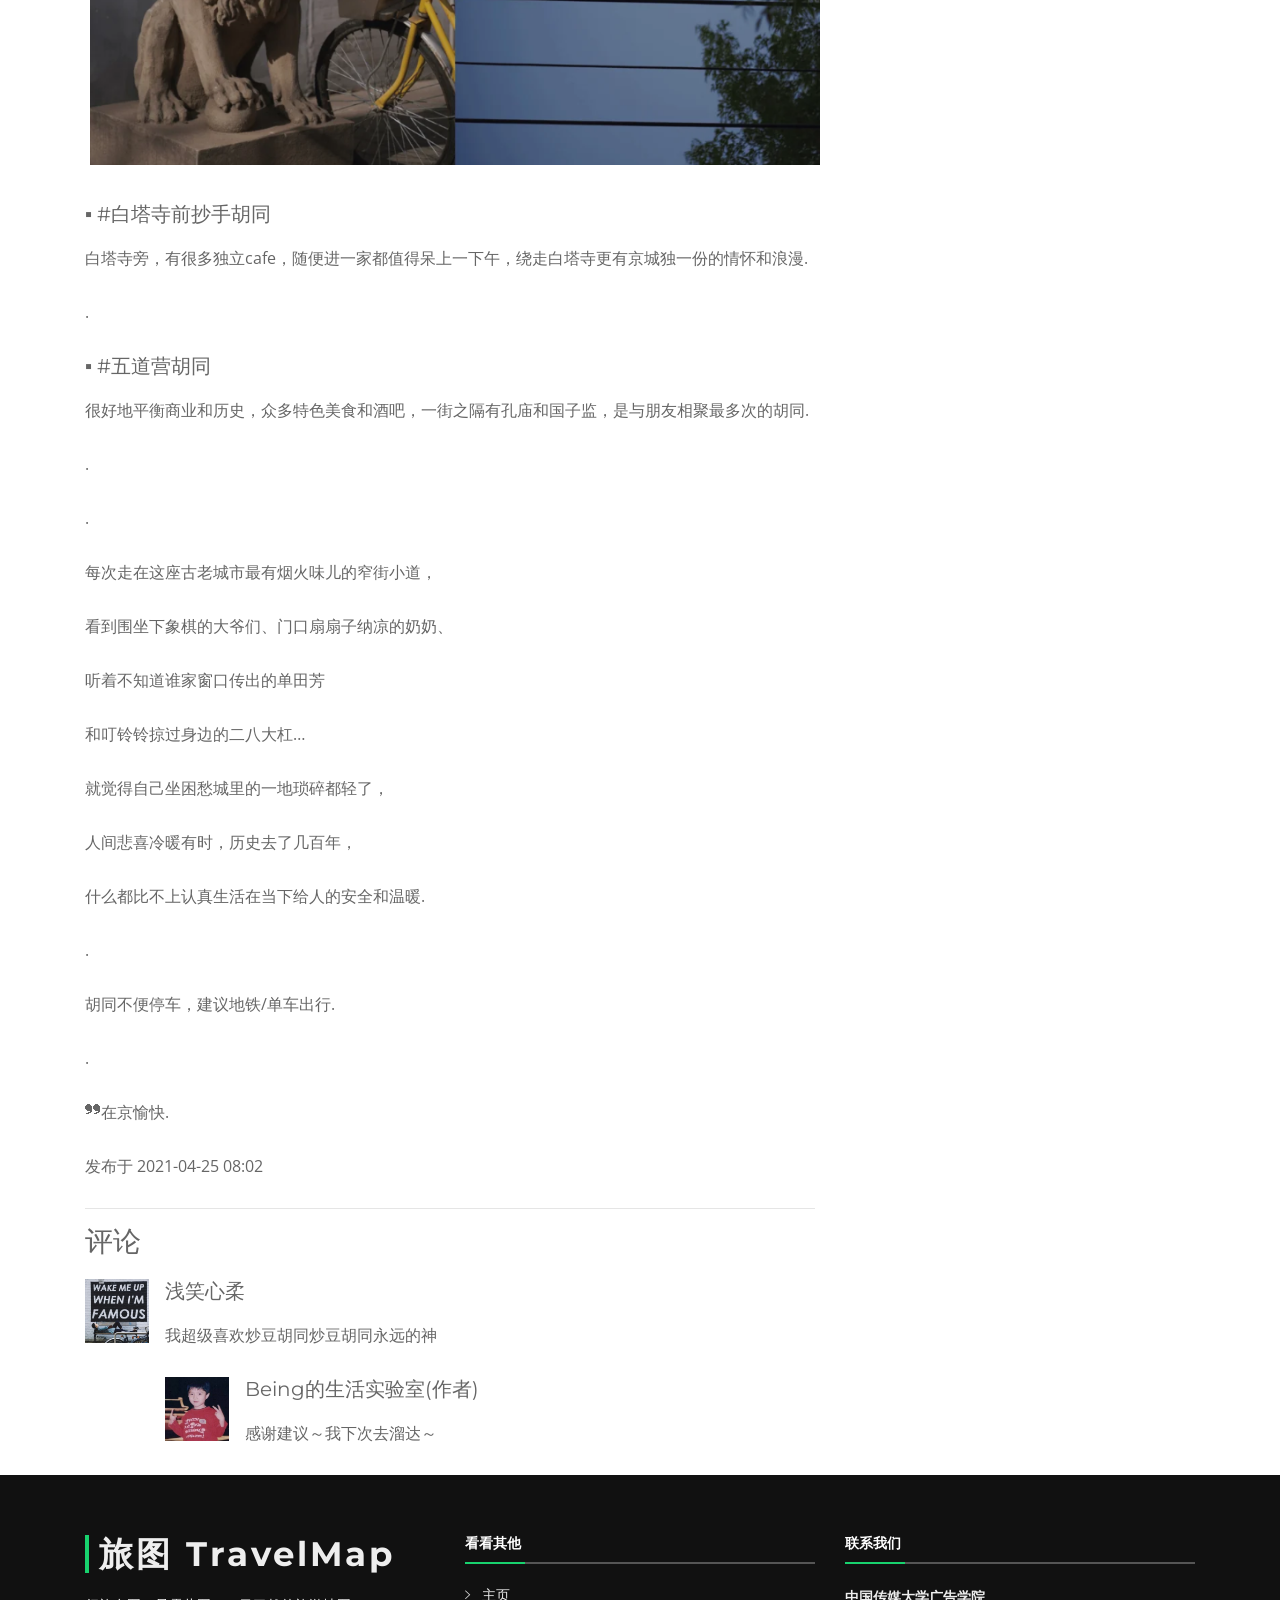
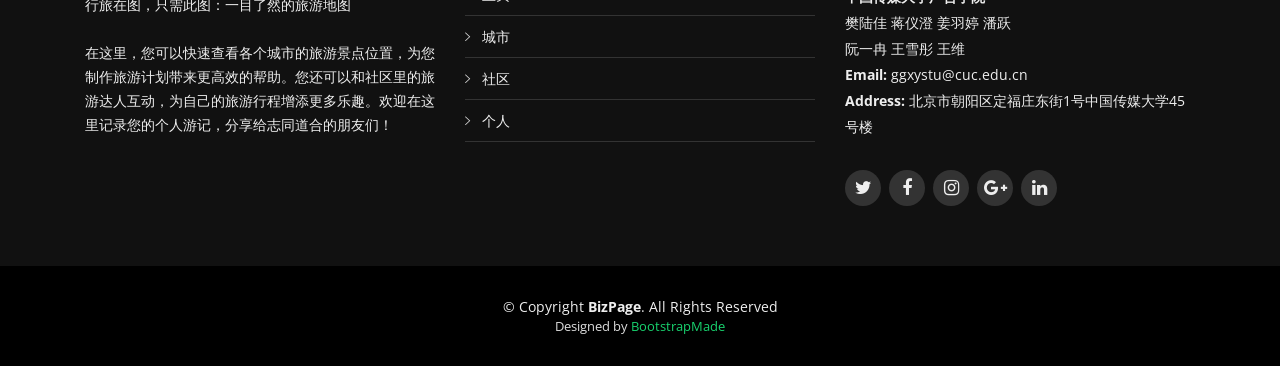
==== commit c82612f6: "1" ====
--- a/finale/index.html
+++ b/finale/index.html
@@ -284,10 +284,10 @@
           <div class="col-lg-4 col-md-12 footer-links">
             <h4>看看其他</h4>
             <ul>
-              <li><i class="ion-ios-arrow-right"></i> <a href="#">主页</a></li>
-              <li><i class="ion-ios-arrow-right"></i> <a href="#">城市</a></li>
-              <li><i class="ion-ios-arrow-right"></i> <a href="#">社区</a></li>
-              <li><i class="ion-ios-arrow-right"></i> <a href="#">个人</a></li>
+              <li><i class="ion-ios-arrow-right"></i> <a href="https://joyjiang0206.github.io/TravelMap/index.html">主页</a></li>
+              <li><i class="ion-ios-arrow-right"></i> <a href="https://joyjiang0206.github.io/TravelMap/city-map.html">城市</a></li>
+              <li><i class="ion-ios-arrow-right"></i> <a href="https://stefan-jia.github.io/travel/index">社区</a></li>
+              <li><i class="ion-ios-arrow-right"></i> <a href="https://joyjiang0206.github.io/TravelMap/p/personal.html">个人</a></li>
             </ul>
           </div>
 
--- a/finale/assets/css/style.css
+++ b/finale/assets/css/style.css
@@ -1056,6 +1056,13 @@
   padding: 0 0 0 0;
 }
 
+.portfolio-details .portfolio-description img{
+  width:100%;
+  height: 100%;
+  margin:5px;
+  padding-bottom: 2rem;
+}
+
 .portfolio-details .comments h3 {
   font-size: 34px;
   margin: 0 0 20px 0;
